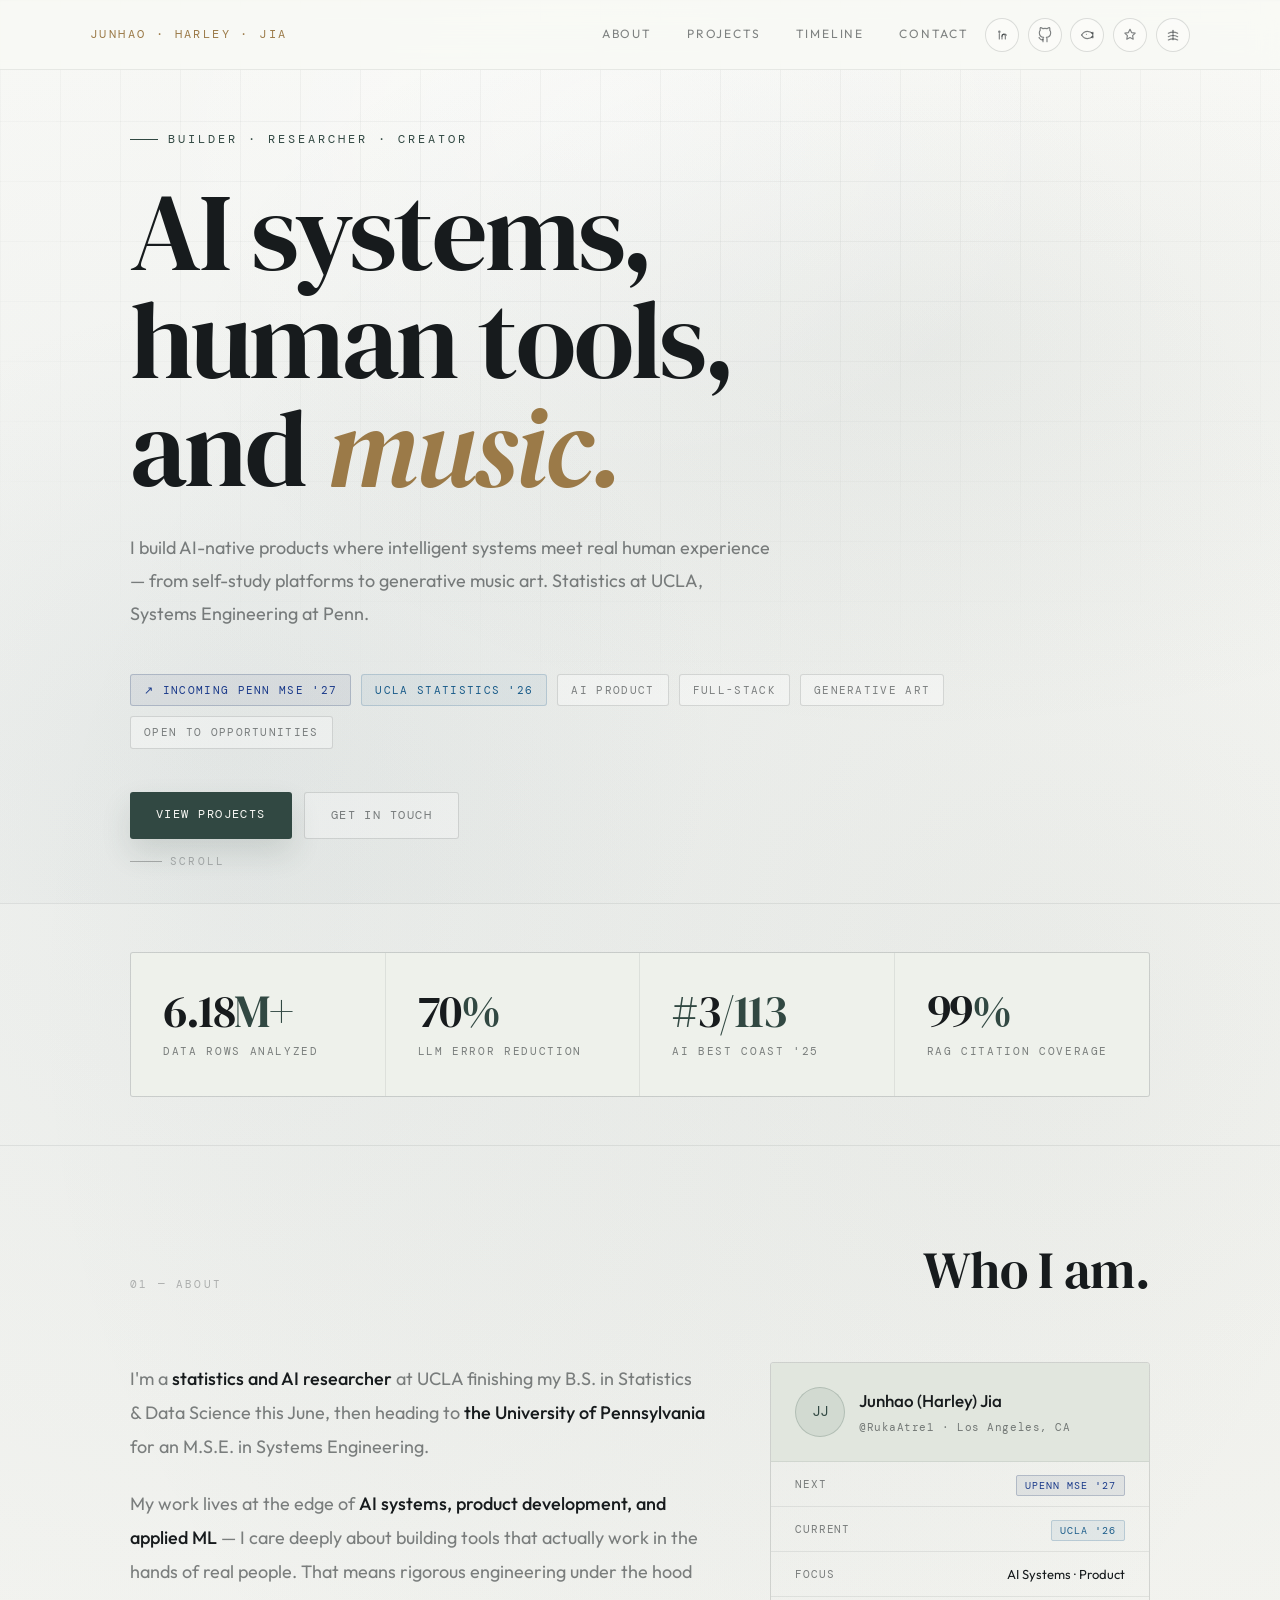
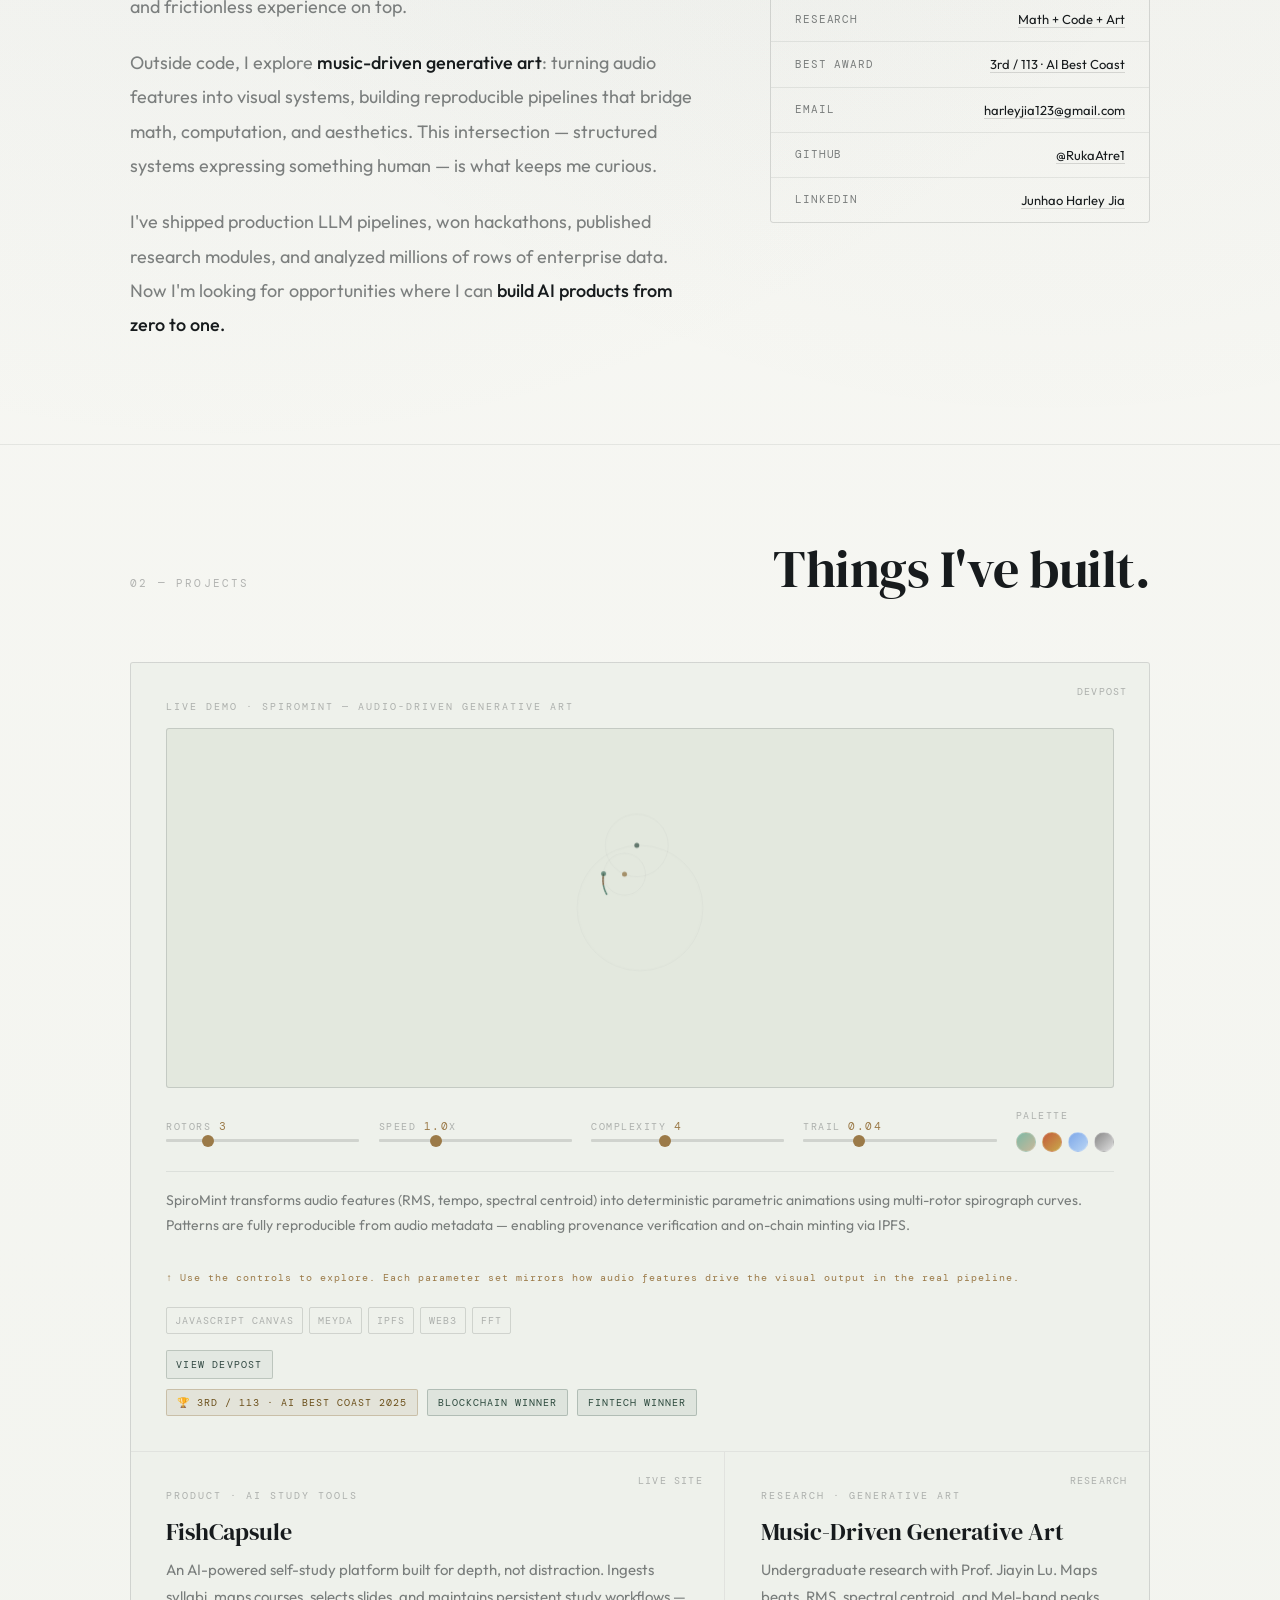
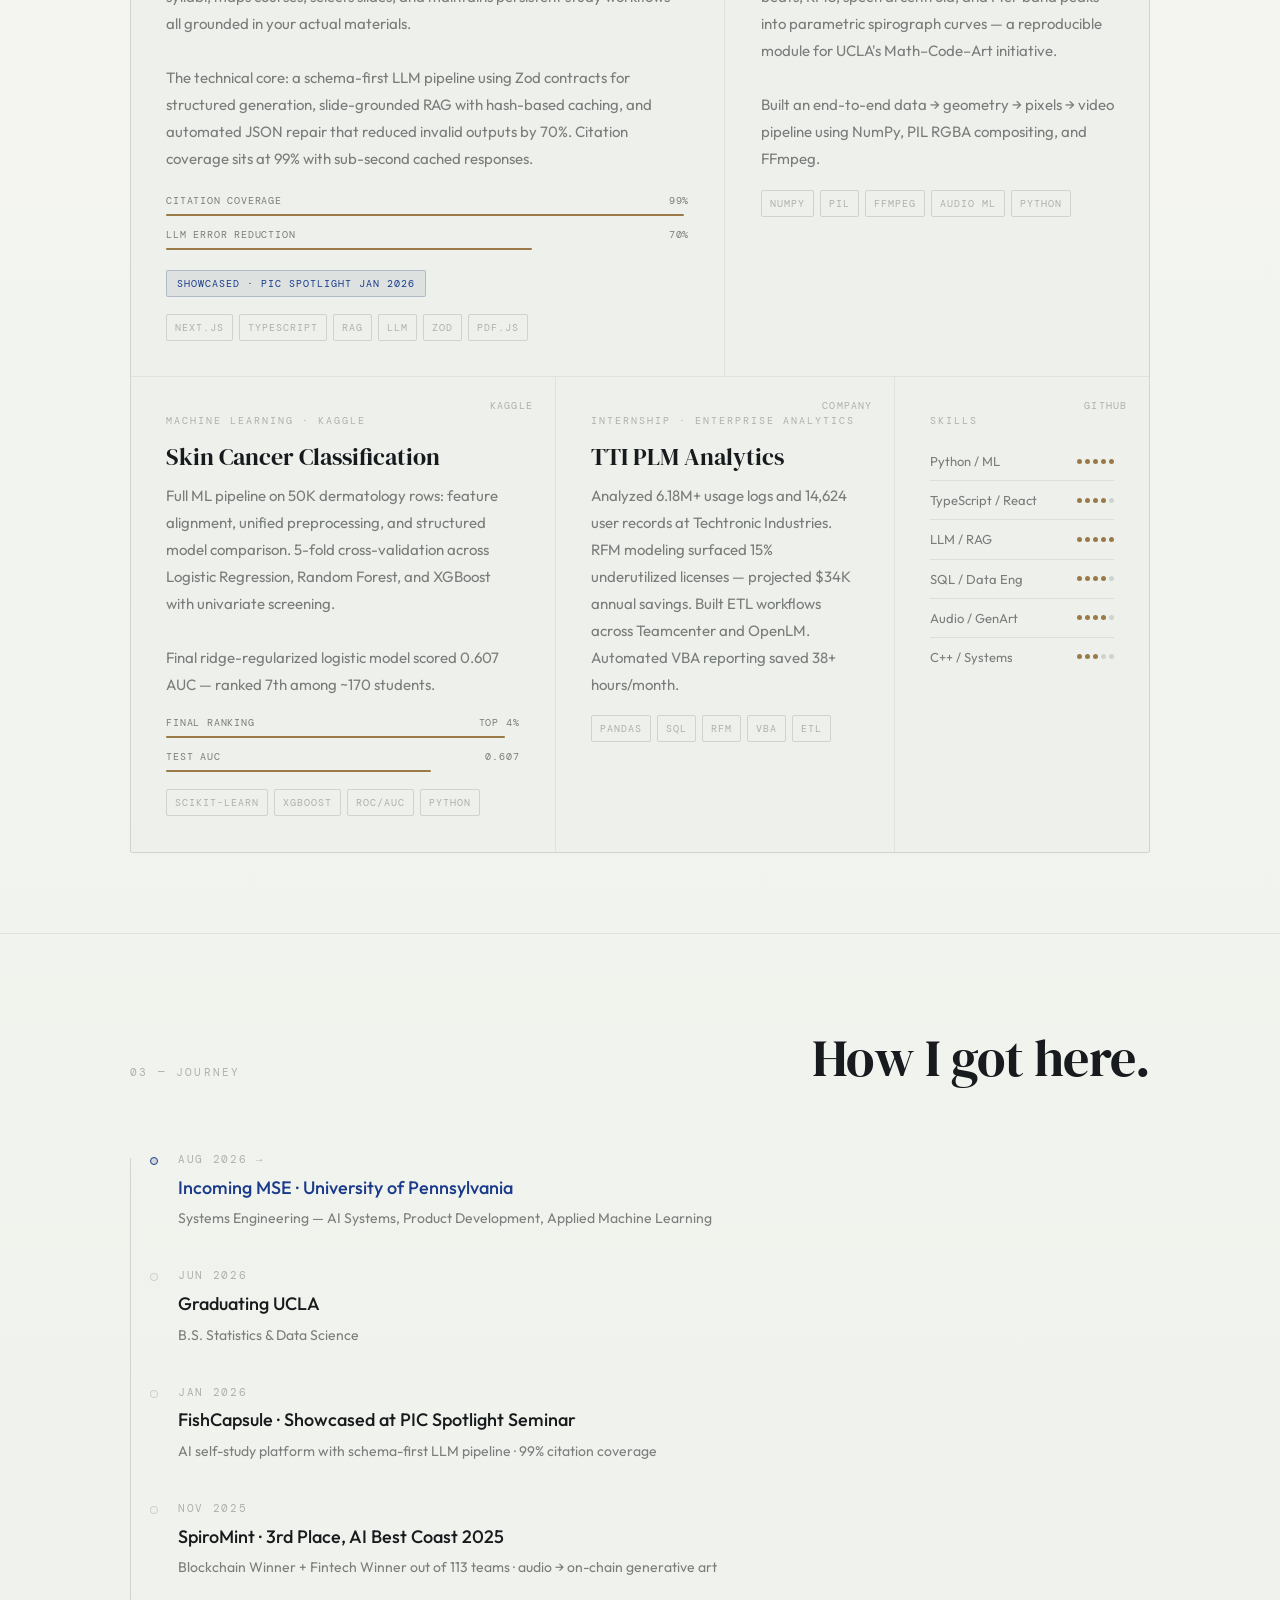
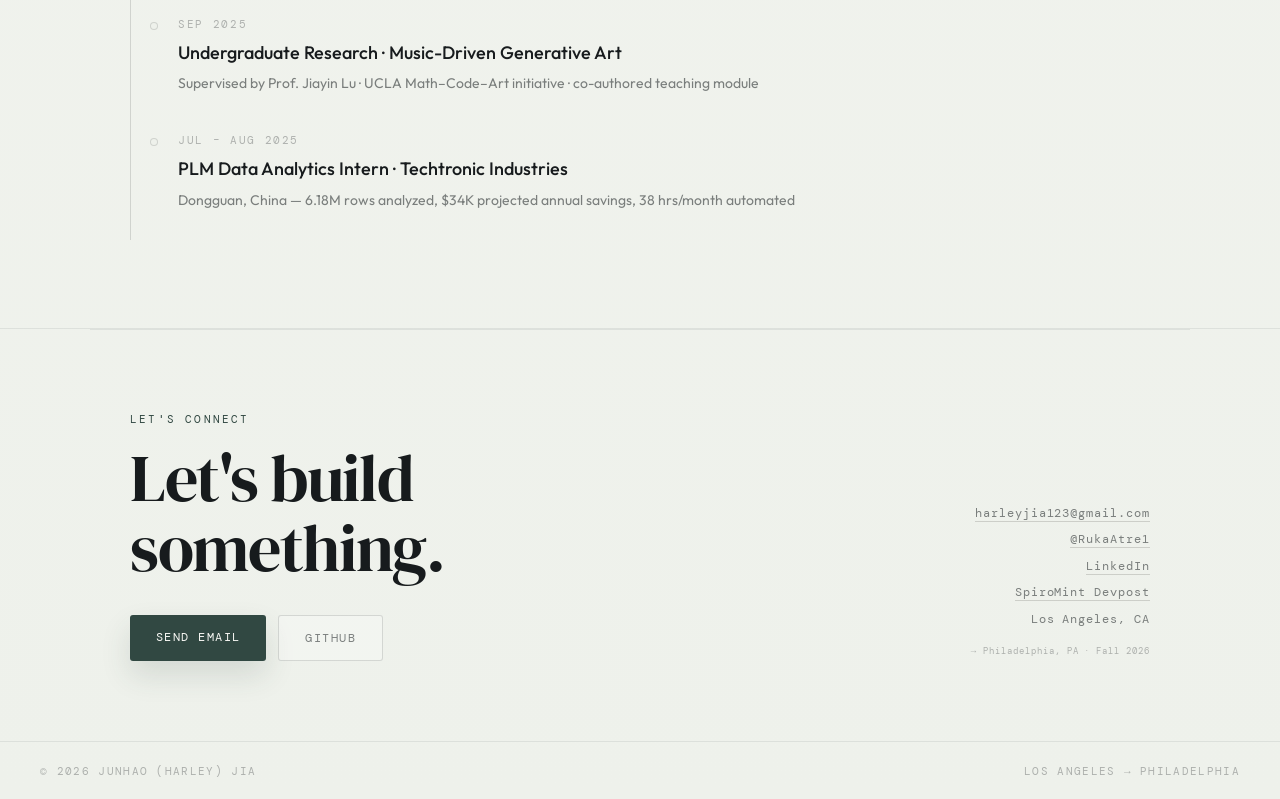
==== index.html @ 839fd573 "Update index.html" ====
<!DOCTYPE html>
<html lang="en">
<head>
<meta charset="UTF-8">
<meta name="viewport" content="width=device-width, initial-scale=1.0">
<title>Junhao (Harley) Jia</title>
<link rel="preconnect" href="https://fonts.googleapis.com">
<link rel="preconnect" href="https://fonts.gstatic.com" crossorigin>
<link href="https://fonts.googleapis.com/css2?family=DM+Serif+Display:ital@0;1&family=DM+Mono:wght@300;400;500&family=Outfit:wght@300;400;500;600&display=swap" rel="stylesheet">
<style>
:root {
  --bg: #f7f7f3;
  --bg2: #eef1eb;
  --bg3: #e1e6de;
  --line: rgba(24,30,34,0.08);
  --line2: rgba(24,30,34,0.14);
  --text: #171b1d;
  --muted: rgba(23,27,29,0.54);
  --dim: rgba(23,27,29,0.3);
  --accent: #9b7a48;
  --accent2: #314842;
  --penn: #011F5B;
  --penn-l: #1a3a8a;
  --ucla: #1a5c8a;
  --gold: #9b7a48;
  --red: #7a3a2a;
  --radius: 3px;
  --font-display: 'DM Serif Display', Georgia, serif;
  --font-body: 'Outfit', sans-serif;
  --font-mono: 'DM Mono', monospace;
}

*, *::before, *::after { box-sizing: border-box; margin: 0; padding: 0; }

html { scroll-behavior: smooth; }

body {
  background:
    radial-gradient(circle at 18% 16%, rgba(128, 148, 156, 0.12), transparent 24%),
    radial-gradient(circle at 82% 18%, rgba(49, 72, 66, 0.06), transparent 22%),
    linear-gradient(180deg, #fbfbf8 0%, var(--bg) 26%, var(--bg2) 100%);
  color: var(--text);
  font-family: var(--font-body);
  font-size: 16px;
  line-height: 1.7;
  overflow-x: hidden;
  -webkit-font-smoothing: antialiased;
}

/* SCROLLBAR */
::-webkit-scrollbar { width: 4px; }
::-webkit-scrollbar-track { background: var(--bg3); }
::-webkit-scrollbar-thumb { background: rgba(26,26,24,0.2); border-radius: 2px; }

/* ── NAV ── */
nav {
  position: fixed; top: 0; left: 0; right: 0; z-index: 100;
  padding: 1.1rem 2.5rem;
  border-bottom: 0.5px solid var(--line);
  background: rgba(248,249,245,0.84);
  backdrop-filter: blur(14px);
  -webkit-backdrop-filter: blur(14px);
}
.nav-inner {
  max-width: 1100px;
  margin: 0 auto;
  display: flex;
  justify-content: space-between;
  align-items: center;
  gap: 1.5rem;
}
.nav-right {
  display: flex;
  align-items: center;
  gap: 1rem;
}
.nav-name {
  font-family: var(--font-mono);
  font-size: 12px;
  letter-spacing: 0.2em;
  color: var(--accent);
  text-transform: uppercase;
}
.nav-links {
  display: flex; gap: 2.2rem;
  font-size: 12px; letter-spacing: 0.15em; text-transform: uppercase;
  color: var(--muted);
}
.nav-links a { color: inherit; text-decoration: none; transition: color 0.2s; }
.nav-links a:hover { color: var(--text); }
.nav-socials {
  display: flex;
  align-items: center;
  gap: 0.55rem;
}
.nav-icon {
  width: 34px;
  height: 34px;
  border-radius: 999px;
  border: 0.5px solid var(--line2);
  color: var(--muted);
  background: rgba(255,255,255,0.36);
  text-decoration: none;
  display: inline-flex;
  align-items: center;
  justify-content: center;
  transition: transform 0.2s ease, border-color 0.2s ease, color 0.2s ease, background 0.2s ease;
}
.nav-icon:hover {
  transform: translateY(-1px);
  border-color: var(--accent);
  color: var(--text);
  background: rgba(155,122,72,0.07);
}
.nav-icon svg {
  width: 16px;
  height: 16px;
  stroke: currentColor;
  fill: none;
  stroke-width: 1.75;
  stroke-linecap: round;
  stroke-linejoin: round;
}

/* ── HERO ── */
.hero {
  min-height: 100vh;
  display: flex; flex-direction: column; justify-content: flex-end;
  padding: 8rem 0 4rem;
  position: relative; overflow: hidden;
}
.hero-bg {
  position: absolute; inset: 0; z-index: 0;
  background: radial-gradient(ellipse 82% 62% at 72% 38%, rgba(49,72,66,0.06) 0%, transparent 70%),
              radial-gradient(ellipse 64% 82% at 18% 82%, rgba(128,148,156,0.08) 0%, transparent 60%),
              radial-gradient(ellipse 52% 54% at 48% 14%, rgba(255,255,255,0.42) 0%, transparent 72%);
}
/* grid texture */
.hero-bg::after {
  content: '';
  position: absolute; inset: 0;
  background-image:
    linear-gradient(rgba(24,30,34,0.04) 1px, transparent 1px),
    linear-gradient(90deg, rgba(24,30,34,0.04) 1px, transparent 1px);
  background-size: 60px 60px;
  mask-image: radial-gradient(ellipse 100% 100% at 50% 0%, black 30%, transparent 80%);
}

.hero-content {
  position: relative;
  z-index: 1;
  width: min(100%, 1100px);
  margin: 0 auto;
  padding: 0 2.5rem;
}

.hero-eyebrow {
  font-family: var(--font-mono);
  font-size: 12px; letter-spacing: 0.25em; text-transform: uppercase;
  color: var(--accent2); margin-bottom: 1.8rem;
  display: flex; align-items: center; gap: 10px;
}
.hero-eyebrow::before {
  content: ''; display: inline-block;
  width: 28px; height: 0.5px; background: var(--accent2);
}

.hero-h1 {
  font-family: var(--font-display);
  font-size: clamp(64px, 8.6vw, 112px);
  font-weight: 400; line-height: 0.98;
  letter-spacing: -0.025em;
  color: var(--text);
  margin-bottom: 1.8rem;
}
.hero-h1 em {
  font-style: italic; color: var(--accent);
}

.hero-sub {
  font-size: 18px; line-height: 1.85;
  color: var(--muted); max-width: 640px;
  margin-bottom: 2.7rem;
}

.hero-tags { display: flex; flex-wrap: wrap; gap: 10px; margin-bottom: 2.7rem; }
.tag {
  font-family: var(--font-mono);
  font-size: 11px; letter-spacing: 0.12em; text-transform: uppercase;
  padding: 6px 13px;
  border: 0.5px solid var(--line2);
  color: var(--muted); border-radius: var(--radius);
  background: rgba(255,255,255,0.34);
  transition: border-color 0.2s, color 0.2s, background 0.2s;
}
.tag:hover { border-color: var(--accent); color: var(--accent); background: rgba(255,255,255,0.7); }
.tag-penn {
  background: rgba(1,31,91,0.06); border-color: rgba(1,31,91,0.2);
  color: #1a3a8a;
}
.tag-ucla {
  background: rgba(26,92,138,0.06); border-color: rgba(26,92,138,0.2);
  color: #1a5c8a;
}

.hero-btns { display: flex; gap: 12px; flex-wrap: wrap; }
.btn {
  font-family: var(--font-mono);
  font-size: 12px; letter-spacing: 0.12em; text-transform: uppercase;
  padding: 12px 26px; cursor: pointer; border-radius: var(--radius);
  transition: all 0.2s; text-decoration: none; display: inline-block;
}
.btn-fill {
  background: var(--accent2); color: #f8f8f4;
  border: none;
  box-shadow: 0 14px 30px rgba(49,72,66,0.14);
}
.btn-fill:hover { background: #273a35; }
.btn-out {
  background: rgba(255,255,255,0.28); color: var(--muted);
  border: 0.5px solid var(--line2);
}
.btn-out:hover { border-color: var(--accent); color: var(--accent); background: rgba(255,255,255,0.72); }

/* scroll indicator */
.scroll-hint {
  position: absolute; bottom: 2rem; left: max(2.5rem, calc((100vw - 1100px) / 2 + 2.5rem)); z-index: 1;
  font-family: var(--font-mono); font-size: 11px; letter-spacing: 0.2em;
  text-transform: uppercase; color: var(--dim);
  display: flex; align-items: center; gap: 8px;
}
.scroll-line {
  width: 32px; height: 0.5px; background: var(--dim);
  position: relative; overflow: hidden;
}
.scroll-line::after {
  content: '';
  position: absolute; top: 0; left: -100%; width: 100%; height: 100%;
  background: var(--accent);
  animation: scanline 2s ease-in-out infinite;
}
@keyframes scanline { 0%,100%{left:-100%} 50%{left:100%} }

/* ── SECTION BASE ── */
section { border-top: 0.5px solid var(--line); }
.section-inner { max-width: 1100px; margin: 0 auto; padding: 5rem 2.5rem; }
.sec-header {
  display: flex; justify-content: space-between; align-items: baseline;
  margin-bottom: 3rem;
}
.sec-num {
  font-family: var(--font-mono);
  font-size: 11px; letter-spacing: 0.2em;
  color: var(--dim); text-transform: uppercase;
}
.sec-title {
  font-family: var(--font-display);
  font-size: clamp(34px, 4.6vw, 52px);
  font-weight: 400; color: var(--text);
  letter-spacing: -0.01em;
}
.text-link {
  color: inherit;
  text-decoration: none;
  border-bottom: 0.5px solid rgba(26,26,24,0.16);
  transition: color 0.2s ease, border-color 0.2s ease;
}
.text-link:hover {
  color: var(--accent);
  border-color: currentColor;
}

/* ── STATS ── */
.stats-grid {
  display: grid;
  grid-template-columns: repeat(4, 1fr);
  gap: 0; background: var(--line);
  border: 0.5px solid var(--line);
  border-radius: var(--radius); overflow: hidden;
}
.stat-card {
  background: var(--bg2); padding: 2.2rem 2rem;
  border-right: 0.5px solid var(--line);
  transition: background 0.2s;
}
.stat-card:last-child { border-right: none; }
.stat-card:hover { background: var(--bg3); }
.stat-n {
  font-family: var(--font-display);
  font-size: 46px; color: var(--text);
  letter-spacing: -0.03em; line-height: 1;
  margin-bottom: 8px;
}
.stat-n span { color: var(--accent2); }
.stat-l {
  font-family: var(--font-mono);
  font-size: 11px; letter-spacing: 0.15em;
  text-transform: uppercase; color: var(--muted);
}

/* ── BENTO PROJECTS ── */
.bento {
  display: grid;
  grid-template-columns: repeat(12, 1fr);
  grid-template-rows: auto;
  gap: 1px; background: var(--line);
  border: 0.5px solid var(--line);
  border-radius: var(--radius); overflow: hidden;
}
.bc {
  background: var(--bg2);
  padding: 2.2rem;
  transition: background 0.2s;
  position: relative; overflow: hidden;
}
.bc:hover { background: var(--bg3); }
.bc-link-card {
  display: block;
  color: inherit;
  text-decoration: none;
  cursor: pointer;
}
.bc-clickable {
  cursor: pointer;
}
.bc-link-mark {
  position: absolute;
  top: 1.25rem;
  right: 1.35rem;
  font-family: var(--font-mono);
  font-size: 10px;
  letter-spacing: 0.12em;
  text-transform: uppercase;
  color: var(--dim);
  transition: color 0.2s ease, transform 0.2s ease;
}
.bc-link-card:hover .bc-link-mark,
.bc-clickable:hover .bc-link-mark {
  color: var(--accent);
  transform: translateX(2px);
}
.bc-link-row {
  display: flex;
  flex-wrap: wrap;
  gap: 8px;
  margin-top: 1rem;
}
.bc-inline-link {
  font-family: var(--font-mono);
  font-size: 10px;
  letter-spacing: 0.12em;
  text-transform: uppercase;
  color: var(--accent2);
  text-decoration: none;
  border: 0.5px solid rgba(45,74,62,0.22);
  background: rgba(45,74,62,0.05);
  padding: 5px 9px;
  border-radius: 2px;
  transition: color 0.2s ease, border-color 0.2s ease, background 0.2s ease;
}
.bc-inline-link:hover {
  color: var(--text);
  border-color: var(--accent);
  background: rgba(138,108,58,0.08);
}
.bc-label {
  font-family: var(--font-mono);
  font-size: 10px; letter-spacing: 0.2em;
  text-transform: uppercase; color: var(--dim);
  margin-bottom: 0.8rem;
}
.bc-title {
  font-family: var(--font-display);
  font-size: 24px; font-weight: 400;
  color: var(--text); line-height: 1.25;
  margin-bottom: 0.6rem;
}
.bc-body {
  font-size: 15px; color: var(--muted); line-height: 1.8;
}

.bc-tags { display: flex; flex-wrap: wrap; gap: 6px; margin-top: 1.1rem; }
.bc-tag {
  font-family: var(--font-mono);
  font-size: 10px; letter-spacing: 0.1em;
  text-transform: uppercase; padding: 4px 8px;
  border: 0.5px solid var(--line2); color: var(--dim);
  border-radius: 2px;
}

.award-pill {
  display: inline-flex; align-items: center; gap: 6px;
  font-family: var(--font-mono);
  font-size: 10px; letter-spacing: 0.1em; text-transform: uppercase;
  padding: 4px 10px; border-radius: 2px; margin-top: 10px;
}
.award-gold { background: rgba(138,108,58,0.1); color: #6b4f1a; border: 0.5px solid rgba(138,108,58,0.3); }
.award-blue { background: rgba(1,31,91,0.07); color: #1a3a8a; border: 0.5px solid rgba(1,31,91,0.2); }
.award-green { background: rgba(45,74,62,0.08); color: #2d4a3e; border: 0.5px solid rgba(45,74,62,0.25); }

/* grid spans */
.b-demo    { grid-column: span 12; }
.b-fish    { grid-column: span 7; }
.b-spiro   { grid-column: span 5; }
.b-ml      { grid-column: span 5; }
.b-tti     { grid-column: span 4; }
.b-research{ grid-column: span 3; }

/* progress bars */
.prog { margin-top: 1.2rem; }
.prog-row { margin-bottom: 10px; }
.prog-meta {
  display: flex; justify-content: space-between;
  font-family: var(--font-mono); font-size: 10px;
  text-transform: uppercase; letter-spacing: 0.08em;
  color: var(--muted); margin-bottom: 5px;
}
.prog-bar { height: 2px; background: rgba(255,255,255,0.06); border-radius: 1px; }
.prog-fill { height: 100%; border-radius: 1px; background: var(--accent); }

/* ── DEMO SECTION ── */
#demo-canvas-wrap {
  width: 100%; height: 360px;
  background: var(--bg3); border-radius: var(--radius);
  border: 0.5px solid var(--line2);
  position: relative; overflow: hidden;
  margin-bottom: 1.2rem;
}
canvas#spirodemo {
  width: 100%; height: 100%;
  display: block;
}
.demo-controls {
  display: flex; flex-wrap: wrap; gap: 1.2rem;
  align-items: center; margin-top: 1rem;
}
.demo-ctrl-group { display: flex; flex-direction: column; gap: 4px; flex: 1; min-width: 120px; }
.demo-ctrl-label {
  font-family: var(--font-mono);
  font-size: 10px; letter-spacing: 0.15em;
  text-transform: uppercase; color: var(--dim);
}
input[type=range] {
  -webkit-appearance: none; width: 100%; height: 3px;
  background: var(--line2); outline: none; border-radius: 1px;
}
input[type=range]::-webkit-slider-thumb {
  -webkit-appearance: none; width: 12px; height: 12px;
  border-radius: 50%; background: var(--accent); cursor: pointer;
}
.demo-val {
  font-family: var(--font-mono); font-size: 11px;
  color: var(--accent); text-align: right;
}
.demo-desc {
  font-size: 14px; color: var(--muted); line-height: 1.8; margin-top: 1.2rem;
  border-top: 0.5px solid var(--line); padding-top: 1rem;
}

/* ── TIMELINE ── */
.timeline { position: relative; padding-left: 1.5rem; display: flex; flex-direction: column-reverse; }
.timeline::before {
  content: '';
  position: absolute; left: 0; top: 8px; bottom: 8px;
  width: 0.5px; background: var(--line2);
}
.t-item {
  position: relative;
  padding: 0 0 2.2rem 1.5rem;
}
.t-item::before {
  content: '';
  position: absolute; left: -4.5px; top: 7px;
  width: 8px; height: 8px; border-radius: 50%;
  background: var(--bg2); border: 0.5px solid var(--line2);
  transition: border-color 0.3s, background 0.3s;
}
.t-item:hover::before {
  border-color: var(--accent); background: var(--accent);
}
.t-item.future::before {
  border-color: #1a3a8a; background: rgba(1,31,91,0.12);
}
.t-year {
  font-family: var(--font-mono); font-size: 11px;
  letter-spacing: 0.15em; text-transform: uppercase;
  color: var(--dim); margin-bottom: 4px;
}
.t-main { font-size: 18px; font-weight: 500; color: var(--text); margin-bottom: 4px; }
.t-sub { font-size: 14px; color: var(--muted); }

/* ── PROFILE / ABOUT ── */
.about-grid {
  display: grid; grid-template-columns: 1fr 380px; gap: 4rem; align-items: start;
}
.about-text p { font-size: 18px; color: var(--muted); line-height: 1.9; margin-bottom: 1.4rem; }
.about-text p strong { color: var(--text); font-weight: 500; }

.profile-card-full {
  border: 0.5px solid var(--line2); border-radius: var(--radius); overflow: hidden;
}
.pc-header {
  padding: 1.5rem; background: var(--bg3);
  border-bottom: 0.5px solid var(--line);
  display: flex; align-items: center; gap: 14px;
}
.avatar-circle {
  width: 50px; height: 50px; border-radius: 50%;
  background: rgba(45,74,62,0.08);
  border: 0.5px solid rgba(45,74,62,0.2);
  display: flex; align-items: center; justify-content: center;
  font-family: var(--font-mono); font-size: 14px; color: var(--accent2);
}
.pc-name { font-size: 17px; font-weight: 500; color: var(--text); }
.pc-handle { font-family: var(--font-mono); font-size: 11px; color: var(--muted); margin-top: 2px; letter-spacing: 0.05em; }
.pc-rows {}
.pc-row {
  display: flex; justify-content: space-between; align-items: center;
  padding: 11px 1.5rem; border-bottom: 0.5px solid var(--line);
  font-size: 13px;
}
.pc-row:last-child { border-bottom: none; }
.pc-key { color: var(--muted); font-family: var(--font-mono); font-size: 11px; letter-spacing: 0.08em; text-transform: uppercase; }
.pc-val { color: var(--text); text-align: right; font-size: 13px; }
.pc-val a {
  color: inherit;
  text-decoration: none;
  border-bottom: 0.5px solid rgba(26,26,24,0.14);
  transition: color 0.2s ease, border-color 0.2s ease;
}
.pc-val a:hover {
  color: var(--accent);
  border-color: currentColor;
}
.pill {
  font-family: var(--font-mono); font-size: 10px;
  letter-spacing: 0.1em; text-transform: uppercase;
  padding: 3px 8px; border-radius: 2px;
}
.pill-penn { background: rgba(1,31,91,0.07); color: #1a3a8a; border: 0.5px solid rgba(1,31,91,0.2); }
.pill-ucla { background: rgba(26,92,138,0.07); color: #1a5c8a; border: 0.5px solid rgba(26,92,138,0.2); }

/* ── SKILLS ── */
.skills-grid { display: grid; grid-template-columns: repeat(3,1fr); gap: 1px; background: var(--line); border: 0.5px solid var(--line); border-radius: var(--radius); overflow: hidden; }
.skill-group { background: var(--bg2); padding: 1.5rem; }
.skill-group-title {
  font-family: var(--font-mono); font-size: 11px; letter-spacing: 0.18em;
  text-transform: uppercase; color: var(--accent); margin-bottom: 1rem;
}
.skill-item {
  display: flex; justify-content: space-between; align-items: center;
  padding: 8px 0; border-bottom: 0.5px solid var(--line); font-size: 13px;
}
.skill-item:last-child { border-bottom: none; }
.skill-name { color: var(--muted); }
.skill-dots { display: flex; gap: 3px; }
.dot { width: 5px; height: 5px; border-radius: 50%; background: var(--line2); }
.dot.on { background: var(--accent); }

/* ── CONTACT ── */
.contact-section {
  border-top: 0.5px solid var(--line);
  padding: 5rem 2.5rem;
  max-width: 1100px; margin: 0 auto;
  display: flex; justify-content: space-between; align-items: flex-end;
}
.contact-left {}
.contact-eyebrow {
  font-family: var(--font-mono); font-size: 11px;
  letter-spacing: 0.2em; text-transform: uppercase;
  color: var(--accent2); margin-bottom: 1rem;
}
.contact-h2 {
  font-family: var(--font-display);
  font-size: clamp(42px, 5.4vw, 66px);
  font-weight: 400; color: var(--text);
  line-height: 1.05; letter-spacing: -0.02em;
  margin-bottom: 2rem;
}
.contact-right {
  text-align: right;
  font-family: var(--font-mono); font-size: 12px;
  letter-spacing: 0.08em; color: var(--muted);
  line-height: 2.2;
}

/* ── FOOTER ── */
footer {
  border-top: 0.5px solid var(--line);
  padding: 1.2rem 2.5rem;
  display: flex; justify-content: space-between; align-items: center;
  font-family: var(--font-mono); font-size: 11px;
  letter-spacing: 0.12em; text-transform: uppercase; color: var(--dim);
}

/* ── ANIMATIONS ── */
.fade-in { opacity: 0; transform: translateY(20px); transition: opacity 0.7s ease, transform 0.7s ease; }
.fade-in.visible { opacity: 1; transform: translateY(0); }

/* ── RESPONSIVE ── */
@media (max-width: 768px) {
  .stats-grid { grid-template-columns: repeat(2,1fr); }
  .b-fish, .b-spiro, .b-ml, .b-tti, .b-research { grid-column: span 12; }
  .about-grid { grid-template-columns: 1fr; }
  .skills-grid { grid-template-columns: 1fr; }
  .contact-section { flex-direction: column; gap: 2rem; }
  .contact-right { text-align: left; }
  nav { padding: 1rem 1.5rem; }
  .nav-inner { gap: 0.85rem; flex-wrap: wrap; }
  .nav-name { width: 100%; }
  .nav-right { width: 100%; justify-content: space-between; gap: 0.75rem; }
  .nav-links { gap: 1.2rem; flex-wrap: wrap; }
  .nav-socials { gap: 0.45rem; }
  .nav-icon { width: 31px; height: 31px; }
  .hero { padding: 7rem 0 3rem; }
  .hero-content { padding: 0 1.5rem; }
  .hero-h1 { font-size: clamp(54px, 16vw, 78px); }
  .hero-sub, .about-text p { font-size: 16px; }
  .scroll-hint { left: 1.5rem; bottom: 1.5rem; }
  .section-inner { padding: 3.5rem 1.5rem; }
}
</style>
</head>
<body>

<!-- NAV -->
<nav>
  <div class="nav-inner">
    <div class="nav-name">Junhao · Harley · Jia</div>
    <div class="nav-right">
      <div class="nav-links">
        <a href="#about">About</a>
        <a href="#projects">Projects</a>
        <a href="#timeline">Timeline</a>
        <a href="#contact">Contact</a>
      </div>
      <div class="nav-socials" aria-label="External links">
        <a class="nav-icon" href="https://www.linkedin.com/in/junhao-harley-jia" target="_blank" rel="noreferrer" aria-label="LinkedIn" title="LinkedIn">
          <svg viewBox="0 0 24 24" aria-hidden="true">
            <path d="M8 10v8"></path>
            <path d="M12 18v-4.5a2.5 2.5 0 0 1 5 0V18"></path>
            <path d="M12 14a3.5 3.5 0 0 1 6.5-1.8"></path>
            <circle cx="8" cy="7" r="1"></circle>
          </svg>
        </a>
        <a class="nav-icon" href="https://github.com/RukaAtre1" target="_blank" rel="noreferrer" aria-label="GitHub" title="GitHub">
          <svg viewBox="0 0 24 24" aria-hidden="true">
            <path d="M9 19c-4.5 1.4-4.5-2.5-6-3"></path>
            <path d="M15 22v-3.87a3.37 3.37 0 0 0-.94-2.61c3.14-.35 6.44-1.54 6.44-7A5.44 5.44 0 0 0 19 4.77 5.07 5.07 0 0 0 18.91 1S17.73.65 15 2.48a13.38 13.38 0 0 0-6 0C6.27.65 5.09 1 5.09 1A5.07 5.07 0 0 0 5 4.77 5.44 5.44 0 0 0 3.5 8.5c0 5.42 3.3 6.61 6.44 7A3.37 3.37 0 0 0 9 18.13V22"></path>
          </svg>
        </a>
        <a class="nav-icon" href="https://fish-capsule.vercel.app/" target="_blank" rel="noreferrer" aria-label="FishCapsule" title="FishCapsule">
          <svg viewBox="0 0 24 24" aria-hidden="true">
            <path d="M4 12c2.2-3.6 5.05-5.4 8.56-5.4 3.12 0 5.93 1.22 8.44 3.65"></path>
            <path d="M4 12c2.2 3.6 5.05 5.4 8.56 5.4 3.12 0 5.93-1.22 8.44-3.65"></path>
            <path d="M18.5 8.8c.9-.42 1.73-.69 2.5-.8-.33 1.02-.5 2.36-.5 4s.17 2.98.5 4c-.77-.11-1.6-.38-2.5-.8"></path>
            <circle cx="11.2" cy="10.9" r="0.9" fill="currentColor" stroke="none"></circle>
          </svg>
        </a>
        <a class="nav-icon" href="https://devpost.com/software/spiromint" target="_blank" rel="noreferrer" aria-label="SpiroMint Devpost" title="SpiroMint Devpost">
          <svg viewBox="0 0 24 24" aria-hidden="true">
            <path d="M12 3.5l2.4 4.86 5.36.78-3.88 3.78.92 5.34L12 15.8l-4.8 2.46.92-5.34L4.24 9.14l5.36-.78z"></path>
          </svg>
        </a>
        <a class="nav-icon" href="https://jlu227.wixsite.com/kay-lu/teaching" target="_blank" rel="noreferrer" aria-label="Research and teaching" title="Research and Teaching">
          <svg viewBox="0 0 24 24" aria-hidden="true">
            <path d="M12 5v14"></path>
            <path d="M5 9.5c2.2-1.2 4.54-1.8 7-1.8s4.8.6 7 1.8"></path>
            <path d="M5 14.5c2.2-1.2 4.54-1.8 7-1.8s4.8.6 7 1.8"></path>
            <path d="M5 19.5c2.2-1.2 4.54-1.8 7-1.8s4.8.6 7 1.8"></path>
          </svg>
        </a>
      </div>
    </div>
  </div>
</nav>

<!-- HERO -->
<section class="hero" id="top">
  <div class="hero-bg"></div>
  <div class="hero-content">
    <div class="hero-eyebrow">Builder · Researcher · Creator</div>
    <h1 class="hero-h1">
      AI systems,<br>
      human tools,<br>
      and <em>music.</em>
    </h1>
    <p class="hero-sub">
      I build AI-native products where intelligent systems meet real human experience — from self-study platforms to generative music art. Statistics at UCLA, Systems Engineering at Penn.
    </p>
    <div class="hero-tags">
      <span class="tag tag-penn">↗ Incoming Penn MSE '27</span>
      <span class="tag tag-ucla">UCLA Statistics '26</span>
      <span class="tag">AI Product</span>
      <span class="tag">Full-Stack</span>
      <span class="tag">Generative Art</span>
      <span class="tag">Open to Opportunities</span>
    </div>
    <div class="hero-btns">
      <a href="#projects" class="btn btn-fill">View Projects</a>
      <a href="#contact" class="btn btn-out">Get in Touch</a>
    </div>
  </div>
  <div class="scroll-hint">
    <div class="scroll-line"></div>
    Scroll
  </div>
</section>

<!-- STATS -->
<section>
  <div class="section-inner" style="padding-top:3rem;padding-bottom:3rem;">
    <div class="stats-grid fade-in">
      <div class="stat-card">
        <div class="stat-n">6.18<span>M+</span></div>
        <div class="stat-l">Data rows analyzed</div>
      </div>
      <div class="stat-card">
        <div class="stat-n">70<span>%</span></div>
        <div class="stat-l">LLM error reduction</div>
      </div>
      <div class="stat-card">
        <div class="stat-n"><span>#</span>3<span>/113</span></div>
        <div class="stat-l">AI Best Coast '25</div>
      </div>
      <div class="stat-card">
        <div class="stat-n">99<span>%</span></div>
        <div class="stat-l">RAG citation coverage</div>
      </div>
    </div>
  </div>
</section>

<!-- ABOUT -->
<section id="about">
  <div class="section-inner">
    <div class="sec-header fade-in">
      <div class="sec-num">01 — About</div>
      <div class="sec-title">Who I am.</div>
    </div>
    <div class="about-grid fade-in">
      <div class="about-text">
        <p>
          I'm a <strong>statistics and AI researcher</strong> at UCLA finishing my B.S. in Statistics & Data Science this June, then heading to <strong>the University of Pennsylvania</strong> for an M.S.E. in Systems Engineering.
        </p>
        <p>
          My work lives at the edge of <strong>AI systems, product development, and applied ML</strong> — I care deeply about building tools that actually work in the hands of real people. That means rigorous engineering under the hood and frictionless experience on top.
        </p>
        <p>
          Outside code, I explore <strong>music-driven generative art</strong>: turning audio features into visual systems, building reproducible pipelines that bridge math, computation, and aesthetics. This intersection — structured systems expressing something human — is what keeps me curious.
        </p>
        <p>
          I've shipped production LLM pipelines, won hackathons, published research modules, and analyzed millions of rows of enterprise data. Now I'm looking for opportunities where I can <strong>build AI products from zero to one.</strong>
        </p>
      </div>
      <div class="profile-card-full">
        <div class="pc-header">
          <div class="avatar-circle">JJ</div>
          <div>
            <div class="pc-name">Junhao (Harley) Jia</div>
            <div class="pc-handle">@RukaAtre1 · Los Angeles, CA</div>
          </div>
        </div>
        <div class="pc-rows">
          <div class="pc-row"><span class="pc-key">Next</span><span class="pc-val"><span class="pill pill-penn">UPenn MSE '27</span></span></div>
          <div class="pc-row"><span class="pc-key">Current</span><span class="pc-val"><span class="pill pill-ucla">UCLA '26</span></span></div>
          <div class="pc-row"><span class="pc-key">Focus</span><span class="pc-val">AI Systems · Product</span></div>
          <div class="pc-row"><span class="pc-key">Research</span><span class="pc-val"><a href="https://jlu227.wixsite.com/kay-lu/teaching" target="_blank" rel="noreferrer">Math + Code + Art</a></span></div>
          <div class="pc-row"><span class="pc-key">Best Award</span><span class="pc-val"><a href="https://devpost.com/software/spiromint" target="_blank" rel="noreferrer">3rd / 113 · AI Best Coast</a></span></div>
          <div class="pc-row"><span class="pc-key">Email</span><span class="pc-val"><a href="mailto:harleyjia123@gmail.com">harleyjia123@gmail.com</a></span></div>
          <div class="pc-row"><span class="pc-key">GitHub</span><span class="pc-val"><a href="https://github.com/RukaAtre1" target="_blank" rel="noreferrer">@RukaAtre1</a></span></div>
          <div class="pc-row"><span class="pc-key">LinkedIn</span><span class="pc-val"><a href="https://www.linkedin.com/in/junhao-harley-jia" target="_blank" rel="noreferrer">Junhao Harley Jia</a></span></div>
        </div>
      </div>
    </div>
  </div>
</section>

<!-- PROJECTS -->
<section id="projects">
  <div class="section-inner">
    <div class="sec-header fade-in">
      <div class="sec-num">02 — Projects</div>
      <div class="sec-title">Things I've built.</div>
    </div>

    <div class="bento fade-in">

      <!-- SPIRO DEMO — full width -->
      <div class="bc b-demo bc-clickable" data-href="https://devpost.com/software/spiromint" role="link" tabindex="0" aria-label="Open SpiroMint Devpost">
        <div class="bc-link-mark">Devpost</div>
        <div class="bc-label">Live Demo · SpiroMint — Audio-Driven Generative Art</div>
        <div id="demo-canvas-wrap">
          <canvas id="spirodemo"></canvas>
        </div>
        <div class="demo-controls">
          <div class="demo-ctrl-group">
            <div class="demo-ctrl-label">Rotors <span class="demo-val" id="val-rotors">3</span></div>
            <input type="range" id="ctrl-rotors" min="2" max="7" value="3" step="1">
          </div>
          <div class="demo-ctrl-group">
            <div class="demo-ctrl-label">Speed <span class="demo-val" id="val-speed">1.0</span>x</div>
            <input type="range" id="ctrl-speed" min="0.2" max="3" value="1" step="0.1">
          </div>
          <div class="demo-ctrl-group">
            <div class="demo-ctrl-label">Complexity <span class="demo-val" id="val-complex">4</span></div>
            <input type="range" id="ctrl-complex" min="1" max="9" value="4" step="1">
          </div>
          <div class="demo-ctrl-group">
            <div class="demo-ctrl-label">Trail <span class="demo-val" id="val-trail">0.04</span></div>
            <input type="range" id="ctrl-trail" min="0.01" max="0.12" value="0.04" step="0.01">
          </div>
          <div>
            <div class="demo-ctrl-label" style="margin-bottom:8px">Palette</div>
            <div style="display:flex;gap:6px" id="palette-btns">
              <button onclick="setPalette('aurora')" style="width:20px;height:20px;border-radius:50%;background:linear-gradient(135deg,#7eb8a4,#c8b89a);border:0.5px solid rgba(255,255,255,0.2);cursor:pointer"></button>
              <button onclick="setPalette('fire')" style="width:20px;height:20px;border-radius:50%;background:linear-gradient(135deg,#c45c3a,#c8a84b);border:0.5px solid rgba(255,255,255,0.2);cursor:pointer"></button>
              <button onclick="setPalette('ice')" style="width:20px;height:20px;border-radius:50%;background:linear-gradient(135deg,#7ea8e8,#b8d4f4);border:0.5px solid rgba(255,255,255,0.2);cursor:pointer"></button>
              <button onclick="setPalette('mono')" style="width:20px;height:20px;border-radius:50%;background:linear-gradient(135deg,#888,#ddd);border:0.5px solid rgba(255,255,255,0.2);cursor:pointer"></button>
            </div>
          </div>
        </div>
        <div class="demo-desc">
          SpiroMint transforms audio features (RMS, tempo, spectral centroid) into deterministic parametric animations using multi-rotor spirograph curves. Patterns are fully reproducible from audio metadata — enabling provenance verification and on-chain minting via IPFS.
          <br><br>
          <span style="color:var(--accent);font-family:var(--font-mono);font-size:10px;letter-spacing:0.1em">
            ↑ Use the controls to explore. Each parameter set mirrors how audio features drive the visual output in the real pipeline.
          </span>
        </div>
        <div class="bc-tags">
          <span class="bc-tag">JavaScript Canvas</span>
          <span class="bc-tag">Meyda</span>
          <span class="bc-tag">IPFS</span>
          <span class="bc-tag">Web3</span>
          <span class="bc-tag">FFT</span>
        </div>
        <div class="bc-link-row">
          <a class="bc-inline-link" href="https://devpost.com/software/spiromint" target="_blank" rel="noreferrer">View Devpost</a>
        </div>
        <div class="award-pill award-gold">🏆 3rd / 113 · AI Best Coast 2025</div>
        <span class="award-pill award-green" style="margin-left:6px">Blockchain Winner</span>
        <span class="award-pill award-green" style="margin-left:6px">Fintech Winner</span>
      </div>

      <!-- FishCapsule -->
      <a class="bc b-fish bc-link-card" href="https://fish-capsule.vercel.app/" target="_blank" rel="noreferrer" aria-label="Open FishCapsule">
        <div class="bc-link-mark">Live site</div>
        <div class="bc-label">Product · AI Study Tools</div>
        <div class="bc-title">FishCapsule</div>
        <div class="bc-body">
          An AI-powered self-study platform built for depth, not distraction. Ingests syllabi, maps courses, selects slides, and maintains persistent study workflows — all grounded in your actual materials.<br><br>
          The technical core: a schema-first LLM pipeline using Zod contracts for structured generation, slide-grounded RAG with hash-based caching, and automated JSON repair that reduced invalid outputs by 70%. Citation coverage sits at 99% with sub-second cached responses.
        </div>
        <div class="prog" style="margin-top:1.2rem">
          <div class="prog-row">
            <div class="prog-meta"><span>Citation coverage</span><span>99%</span></div>
            <div class="prog-bar"><div class="prog-fill" style="width:99%"></div></div>
          </div>
          <div class="prog-row">
            <div class="prog-meta"><span>LLM error reduction</span><span>70%</span></div>
            <div class="prog-bar"><div class="prog-fill" style="width:70%"></div></div>
          </div>
        </div>
        <div class="award-pill award-blue">Showcased · PIC Spotlight Jan 2026</div>
        <div class="bc-tags">
          <span class="bc-tag">Next.js</span>
          <span class="bc-tag">TypeScript</span>
          <span class="bc-tag">RAG</span>
          <span class="bc-tag">LLM</span>
          <span class="bc-tag">Zod</span>
          <span class="bc-tag">pdf.js</span>
        </div>
      </a>

      <!-- SpiroMint card -->
      <a class="bc b-spiro bc-link-card" href="https://jlu227.wixsite.com/kay-lu/teaching" target="_blank" rel="noreferrer" aria-label="Open Math Code Art teaching page">
        <div class="bc-link-mark">Research</div>
        <div class="bc-label">Research · Generative Art</div>
        <div class="bc-title">Music-Driven Generative Art</div>
        <div class="bc-body">
          Undergraduate research with Prof. Jiayin Lu. Maps beats, RMS, spectral centroid, and Mel-band peaks into parametric spirograph curves — a reproducible module for UCLA's Math–Code–Art initiative.<br><br>
          Built an end-to-end data → geometry → pixels → video pipeline using NumPy, PIL RGBA compositing, and FFmpeg.
        </div>
        <div class="bc-tags">
          <span class="bc-tag">NumPy</span>
          <span class="bc-tag">PIL</span>
          <span class="bc-tag">FFmpeg</span>
          <span class="bc-tag">Audio ML</span>
          <span class="bc-tag">Python</span>
        </div>
      </a>

      <!-- ML -->
      <a class="bc b-ml bc-link-card" href="https://www.kaggle.com/competitions/predicting-skin-cancer-status" target="_blank" rel="noreferrer" aria-label="Open Kaggle competition">
        <div class="bc-link-mark">Kaggle</div>
        <div class="bc-label">Machine Learning · Kaggle</div>
        <div class="bc-title">Skin Cancer Classification</div>
        <div class="bc-body">
          Full ML pipeline on 50K dermatology rows: feature alignment, unified preprocessing, and structured model comparison. 5-fold cross-validation across Logistic Regression, Random Forest, and XGBoost with univariate screening.<br><br>
          Final ridge-regularized logistic model scored 0.607 AUC — ranked 7th among ~170 students.
        </div>
        <div class="prog" style="margin-top:1rem">
          <div class="prog-row">
            <div class="prog-meta"><span>Final ranking</span><span>Top 4%</span></div>
            <div class="prog-bar"><div class="prog-fill" style="width:96%"></div></div>
          </div>
          <div class="prog-row">
            <div class="prog-meta"><span>Test AUC</span><span>0.607</span></div>
            <div class="prog-bar"><div class="prog-fill" style="width:75%"></div></div>
          </div>
        </div>
        <div class="bc-tags">
          <span class="bc-tag">scikit-learn</span>
          <span class="bc-tag">XGBoost</span>
          <span class="bc-tag">ROC/AUC</span>
          <span class="bc-tag">Python</span>
        </div>
      </a>

      <!-- TTI -->
      <a class="bc b-tti bc-link-card" href="https://www.ttigroup.com/" target="_blank" rel="noreferrer" aria-label="Open Techtronic Industries website">
        <div class="bc-link-mark">Company</div>
        <div class="bc-label">Internship · Enterprise Analytics</div>
        <div class="bc-title">TTI PLM Analytics</div>
        <div class="bc-body">
          Analyzed 6.18M+ usage logs and 14,624 user records at Techtronic Industries. RFM modeling surfaced 15% underutilized licenses — projected $34K annual savings. Built ETL workflows across Teamcenter and OpenLM. Automated VBA reporting saved 38+ hours/month.
        </div>
        <div class="bc-tags">
          <span class="bc-tag">Pandas</span>
          <span class="bc-tag">SQL</span>
          <span class="bc-tag">RFM</span>
          <span class="bc-tag">VBA</span>
          <span class="bc-tag">ETL</span>
        </div>
      </a>

      <!-- Research mini -->
      <a class="bc b-research bc-link-card" href="https://github.com/RukaAtre1" target="_blank" rel="noreferrer" aria-label="Open GitHub profile">
        <div class="bc-link-mark">GitHub</div>
        <div class="bc-label">Skills</div>
        <div class="skill-item"><span class="skill-name">Python / ML</span><div class="skill-dots"><div class="dot on"></div><div class="dot on"></div><div class="dot on"></div><div class="dot on"></div><div class="dot on"></div></div></div>
        <div class="skill-item"><span class="skill-name">TypeScript / React</span><div class="skill-dots"><div class="dot on"></div><div class="dot on"></div><div class="dot on"></div><div class="dot on"></div><div class="dot"></div></div></div>
        <div class="skill-item"><span class="skill-name">LLM / RAG</span><div class="skill-dots"><div class="dot on"></div><div class="dot on"></div><div class="dot on"></div><div class="dot on"></div><div class="dot on"></div></div></div>
        <div class="skill-item"><span class="skill-name">SQL / Data Eng</span><div class="skill-dots"><div class="dot on"></div><div class="dot on"></div><div class="dot on"></div><div class="dot on"></div><div class="dot"></div></div></div>
        <div class="skill-item"><span class="skill-name">Audio / GenArt</span><div class="skill-dots"><div class="dot on"></div><div class="dot on"></div><div class="dot on"></div><div class="dot on"></div><div class="dot"></div></div></div>
        <div class="skill-item"><span class="skill-name">C++ / Systems</span><div class="skill-dots"><div class="dot on"></div><div class="dot on"></div><div class="dot on"></div><div class="dot"></div><div class="dot"></div></div></div>
      </a>

    </div>
  </div>
</section>

<!-- TIMELINE -->
<section id="timeline">
  <div class="section-inner">
    <div class="sec-header fade-in">
      <div class="sec-num">03 — Journey</div>
      <div class="sec-title">How I got here.</div>
    </div>
    <div class="timeline fade-in">
      <!-- removed UCLA enrollment item
        <div class="t-year">2022</div>
        <div class="t-main">Enrolled at UCLA</div>
        <div class="t-sub">B.S. Statistics & Data Science · Minor in Data Science Engineering</div>
      </div>
      -->
      <div class="t-item">
        <div class="t-year">Jul – Aug 2025</div>
        <div class="t-main">PLM Data Analytics Intern · Techtronic Industries</div>
        <div class="t-sub">Dongguan, China — 6.18M rows analyzed, $34K projected annual savings, 38 hrs/month automated</div>
      </div>
      <div class="t-item">
        <div class="t-year">Sep 2025</div>
        <div class="t-main">Undergraduate Research · Music-Driven Generative Art</div>
        <div class="t-sub">Supervised by Prof. Jiayin Lu · UCLA Math–Code–Art initiative · co-authored teaching module</div>
      </div>
      <div class="t-item">
        <div class="t-year">Nov 2025</div>
        <div class="t-main">SpiroMint · 3rd Place, AI Best Coast 2025</div>
        <div class="t-sub">Blockchain Winner + Fintech Winner out of 113 teams · audio → on-chain generative art</div>
      </div>
      <div class="t-item">
        <div class="t-year">Jan 2026</div>
        <div class="t-main">FishCapsule · Showcased at PIC Spotlight Seminar</div>
        <div class="t-sub">AI self-study platform with schema-first LLM pipeline · 99% citation coverage</div>
      </div>
      <div class="t-item">
        <div class="t-year">Jun 2026</div>
        <div class="t-main">Graduating UCLA</div>
        <div class="t-sub">B.S. Statistics & Data Science</div>
      </div>
      <div class="t-item future">
        <div class="t-year">Aug 2026 →</div>
        <div class="t-main" style="color:#1a3a8a">Incoming MSE · University of Pennsylvania</div>
        <div class="t-sub">Systems Engineering — AI Systems, Product Development, Applied Machine Learning</div>
      </div>
    </div>
  </div>
</section>

<!-- CONTACT -->
<section id="contact">
  <div class="contact-section fade-in">
    <div class="contact-left">
      <div class="contact-eyebrow">Let's connect</div>
      <div class="contact-h2">Let's build<br>something.</div>
      <div class="hero-btns">
        <a href="mailto:harleyjia123@gmail.com" class="btn btn-fill">Send Email</a>
        <a href="https://github.com/RukaAtre1" class="btn btn-out" target="_blank">GitHub</a>
      </div>
    </div>
    <div class="contact-right">
      <div><a class="text-link" href="mailto:harleyjia123@gmail.com">harleyjia123@gmail.com</a></div>
      <div><a class="text-link" href="https://github.com/RukaAtre1" target="_blank" rel="noreferrer">@RukaAtre1</a></div>
      <div><a class="text-link" href="https://www.linkedin.com/in/junhao-harley-jia" target="_blank" rel="noreferrer">LinkedIn</a></div>
      <div><a class="text-link" href="https://devpost.com/software/spiromint" target="_blank" rel="noreferrer">SpiroMint Devpost</a></div>
      <div>Los Angeles, CA</div>
      <div style="margin-top:0.6rem;color:var(--dim);font-size:9px">→ Philadelphia, PA · Fall 2026</div>
    </div>
  </div>
</section>

<!-- FOOTER -->
<footer>
  <span>© 2026 Junhao (Harley) Jia</span>
  <span>Los Angeles → Philadelphia</span>
</footer>

<script>
/* ── SPIRO DEMO ENGINE ── */
const canvas = document.getElementById('spirodemo');
const ctx = canvas.getContext('2d');

let W, H, cx, cy;
function resize() {
  const wrap = document.getElementById('demo-canvas-wrap');
  W = canvas.width = wrap.offsetWidth;
  H = canvas.height = wrap.offsetHeight;
  cx = W/2; cy = H/2;
}
resize();
window.addEventListener('resize', resize);

let params = {
  rotors: 3,
  speed: 1.0,
  complexity: 4,
  trail: 0.04,
  palette: 'aurora'
};

const palettes = {
  aurora: ['#2d4a3e','#8a6c3a','#3a6a5a','#6a4a2a'],
  fire:   ['#7a3a2a','#8a6c3a','#a05030','#6a3018'],
  ice:    ['#1a3a8a','#2a5a9a','#3a4a7a','#1a4a6a'],
  mono:   ['#3a3a38','#6a6a68','#2a2a28','#8a8a88'],
};

function setPalette(p) { params.palette = p; }
window.setPalette = setPalette;

let t = 0;
let trailCanvas = document.createElement('canvas');
let trailCtx;
function initTrail() {
  trailCanvas.width = W; trailCanvas.height = H;
  trailCtx = trailCanvas.getContext('2d');
}
initTrail();
window.addEventListener('resize', () => { initTrail(); });

function getRotorConfig(n, complexity) {
  const arr = [];
  for (let i = 0; i < n; i++) {
    const phase = (i / n) * Math.PI * 2;
    const r = (Math.min(W,H)/2) * (0.35 / (i+1));
    const freq = (complexity * (i+1)) + (i % 2 === 0 ? 0.5 : -0.3);
    arr.push({ r, freq, phase });
  }
  return arr;
}

function computePos(t) {
  const rotors = getRotorConfig(params.rotors, params.complexity);
  let x = cx, y = cy;
  for (const r of rotors) {
    x += r.r * Math.cos(r.freq * t + r.phase);
    y += r.r * Math.sin(r.freq * t + r.phase);
  }
  return [x, y];
}

let lastPos = null;
let hueShift = 0;

function frame() {
  const pal = palettes[params.palette];

  // fade trail
  trailCtx.fillStyle = `rgba(240,236,227,${params.trail})`;
  trailCtx.fillRect(0, 0, W, H);

  const steps = 4;
  for (let s = 0; s < steps; s++) {
    t += params.speed * 0.008;
    const [x, y] = computePos(t);

    if (lastPos) {
      const colorIdx = Math.floor(hueShift) % pal.length;
      trailCtx.strokeStyle = pal[colorIdx];
      trailCtx.lineWidth = 1.5;
      trailCtx.globalAlpha = 0.85;
      trailCtx.beginPath();
      trailCtx.moveTo(lastPos[0], lastPos[1]);
      trailCtx.lineTo(x, y);
      trailCtx.stroke();
      trailCtx.globalAlpha = 1;
    }
    lastPos = [x, y];
  }

  hueShift += params.speed * 0.04;

  ctx.clearRect(0, 0, W, H);
  ctx.drawImage(trailCanvas, 0, 0);

  // draw rotor dots
  const rotors = getRotorConfig(params.rotors, params.complexity);
  let rx = cx, ry = cy;
  for (let i = 0; i < rotors.length; i++) {
    const r = rotors[i];
    const nx = rx + r.r * Math.cos(r.freq * t + r.phase);
    const ny = ry + r.r * Math.sin(r.freq * t + r.phase);
    ctx.beginPath();
    ctx.arc(rx, ry, r.r, 0, Math.PI*2);
    ctx.strokeStyle = 'rgba(26,26,24,0.06)';
    ctx.lineWidth = 0.5;
    ctx.stroke();
    ctx.beginPath();
    ctx.arc(nx, ny, 2.5, 0, Math.PI*2);
    ctx.fillStyle = palettes[params.palette][i % palettes[params.palette].length];
    ctx.globalAlpha = 0.7;
    ctx.fill();
    ctx.globalAlpha = 1;
    rx = nx; ry = ny;
  }

  requestAnimationFrame(frame);
}
frame();

// Controls
function bindControl(id, valId, key, fmt) {
  const el = document.getElementById(id);
  const valEl = document.getElementById(valId);
  el.addEventListener('input', () => {
    params[key] = parseFloat(el.value);
    valEl.textContent = fmt ? fmt(params[key]) : params[key];
    lastPos = null;
    trailCtx.clearRect(0,0,W,H);
  });
}
bindControl('ctrl-rotors', 'val-rotors', 'rotors');
bindControl('ctrl-speed', 'val-speed', 'speed', v => v.toFixed(1));
bindControl('ctrl-complex', 'val-complex', 'complexity');
bindControl('ctrl-trail', 'val-trail', 'trail', v => v.toFixed(2));

document.querySelectorAll('.bc-clickable[data-href]').forEach((card) => {
  const openCard = () => window.open(card.dataset.href, '_blank', 'noopener,noreferrer');
  card.addEventListener('click', (event) => {
    if (event.target.closest('a, button, input')) return;
    openCard();
  });
  card.addEventListener('keydown', (event) => {
    if (event.key !== 'Enter' && event.key !== ' ') return;
    event.preventDefault();
    openCard();
  });
});

/* ── SCROLL FADE-IN ── */
const obs = new IntersectionObserver((entries) => {
  entries.forEach(e => { if (e.isIntersecting) { e.target.classList.add('visible'); } });
}, { threshold: 0.1 });
document.querySelectorAll('.fade-in').forEach(el => obs.observe(el));
</script>
</body>
</html>
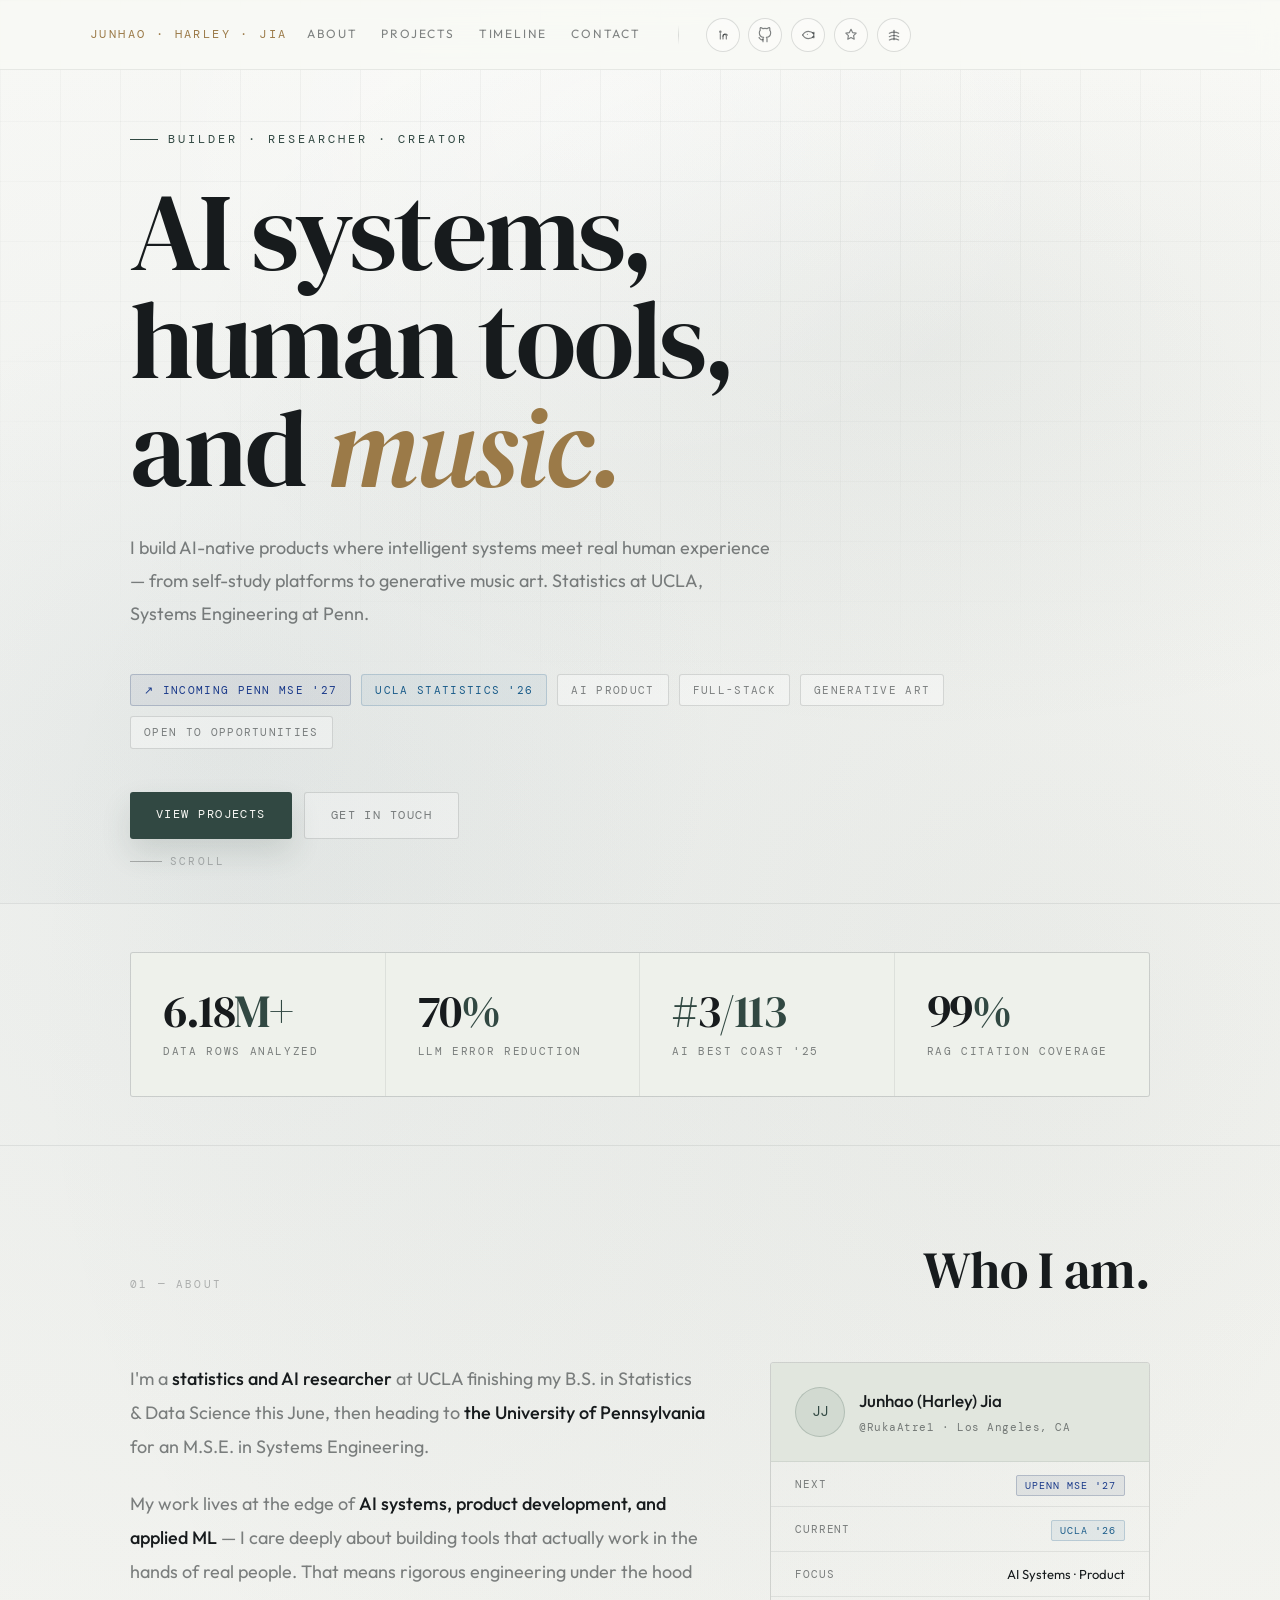
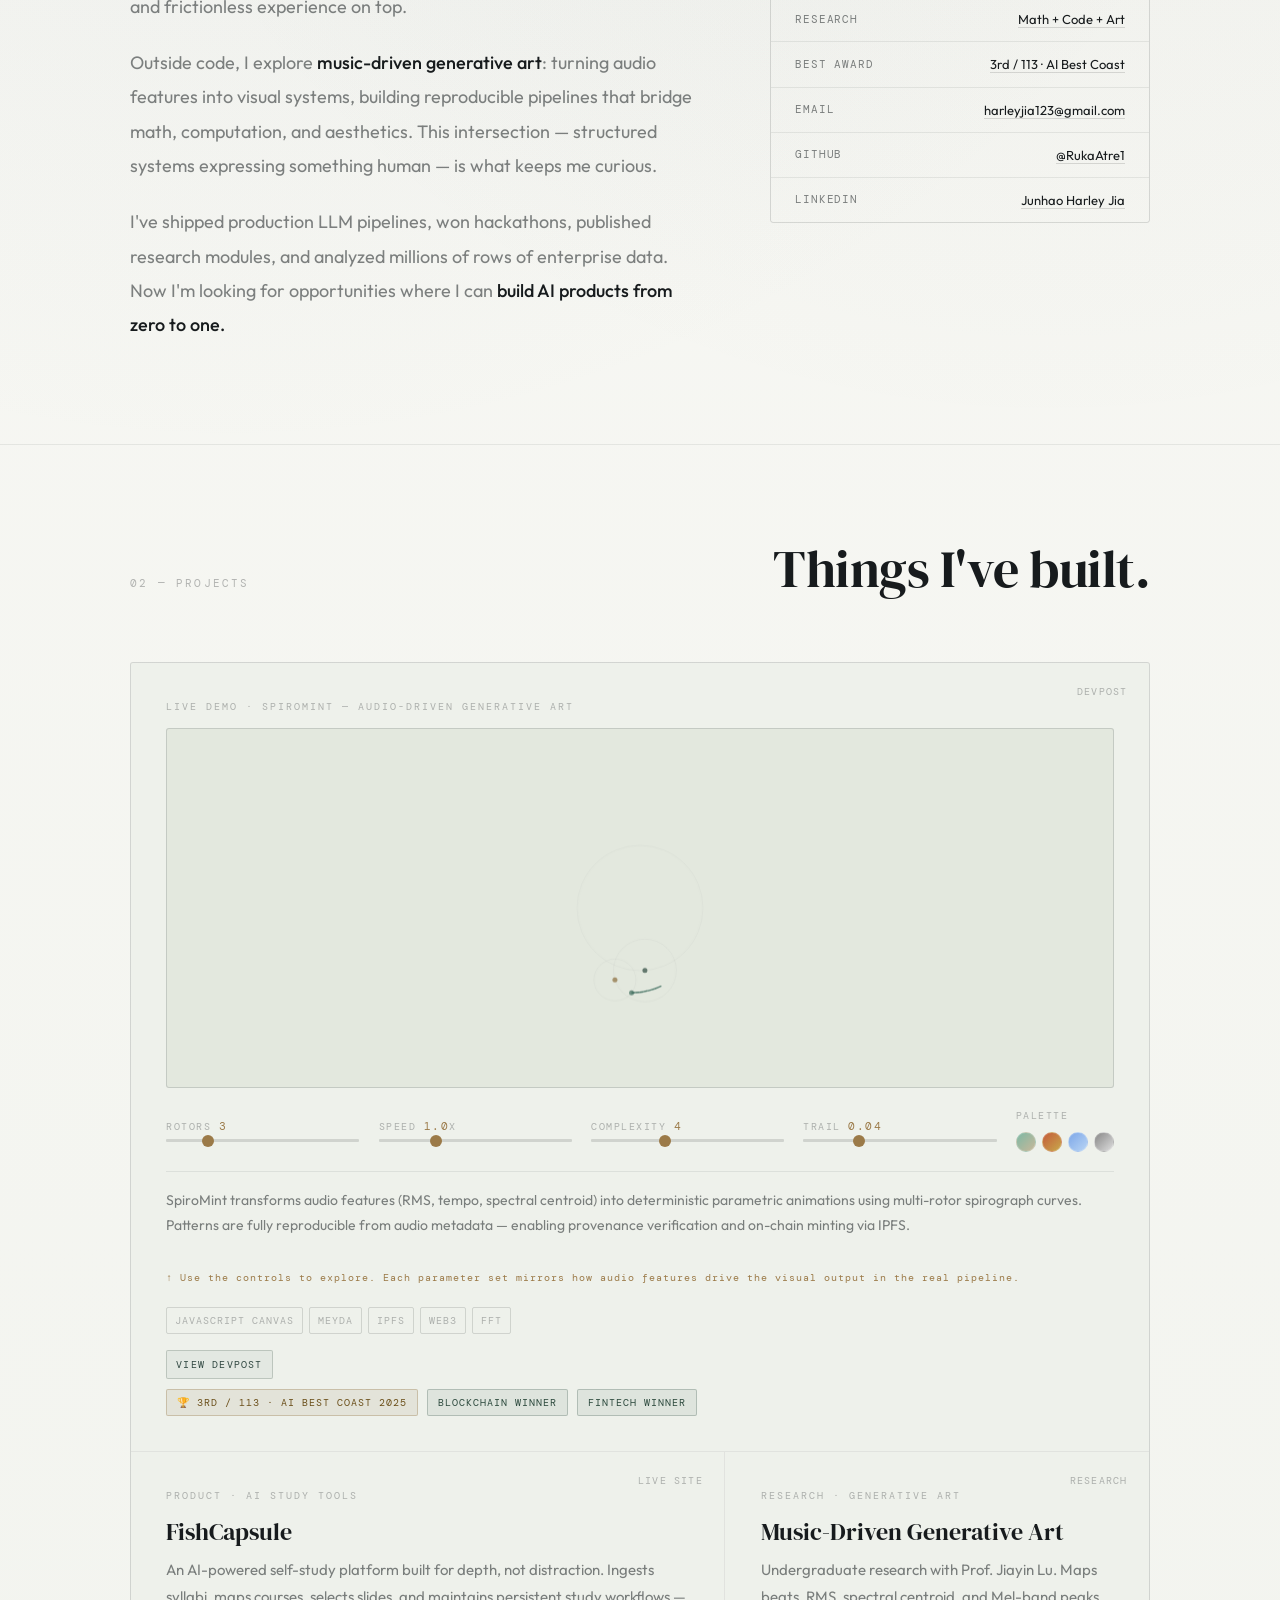
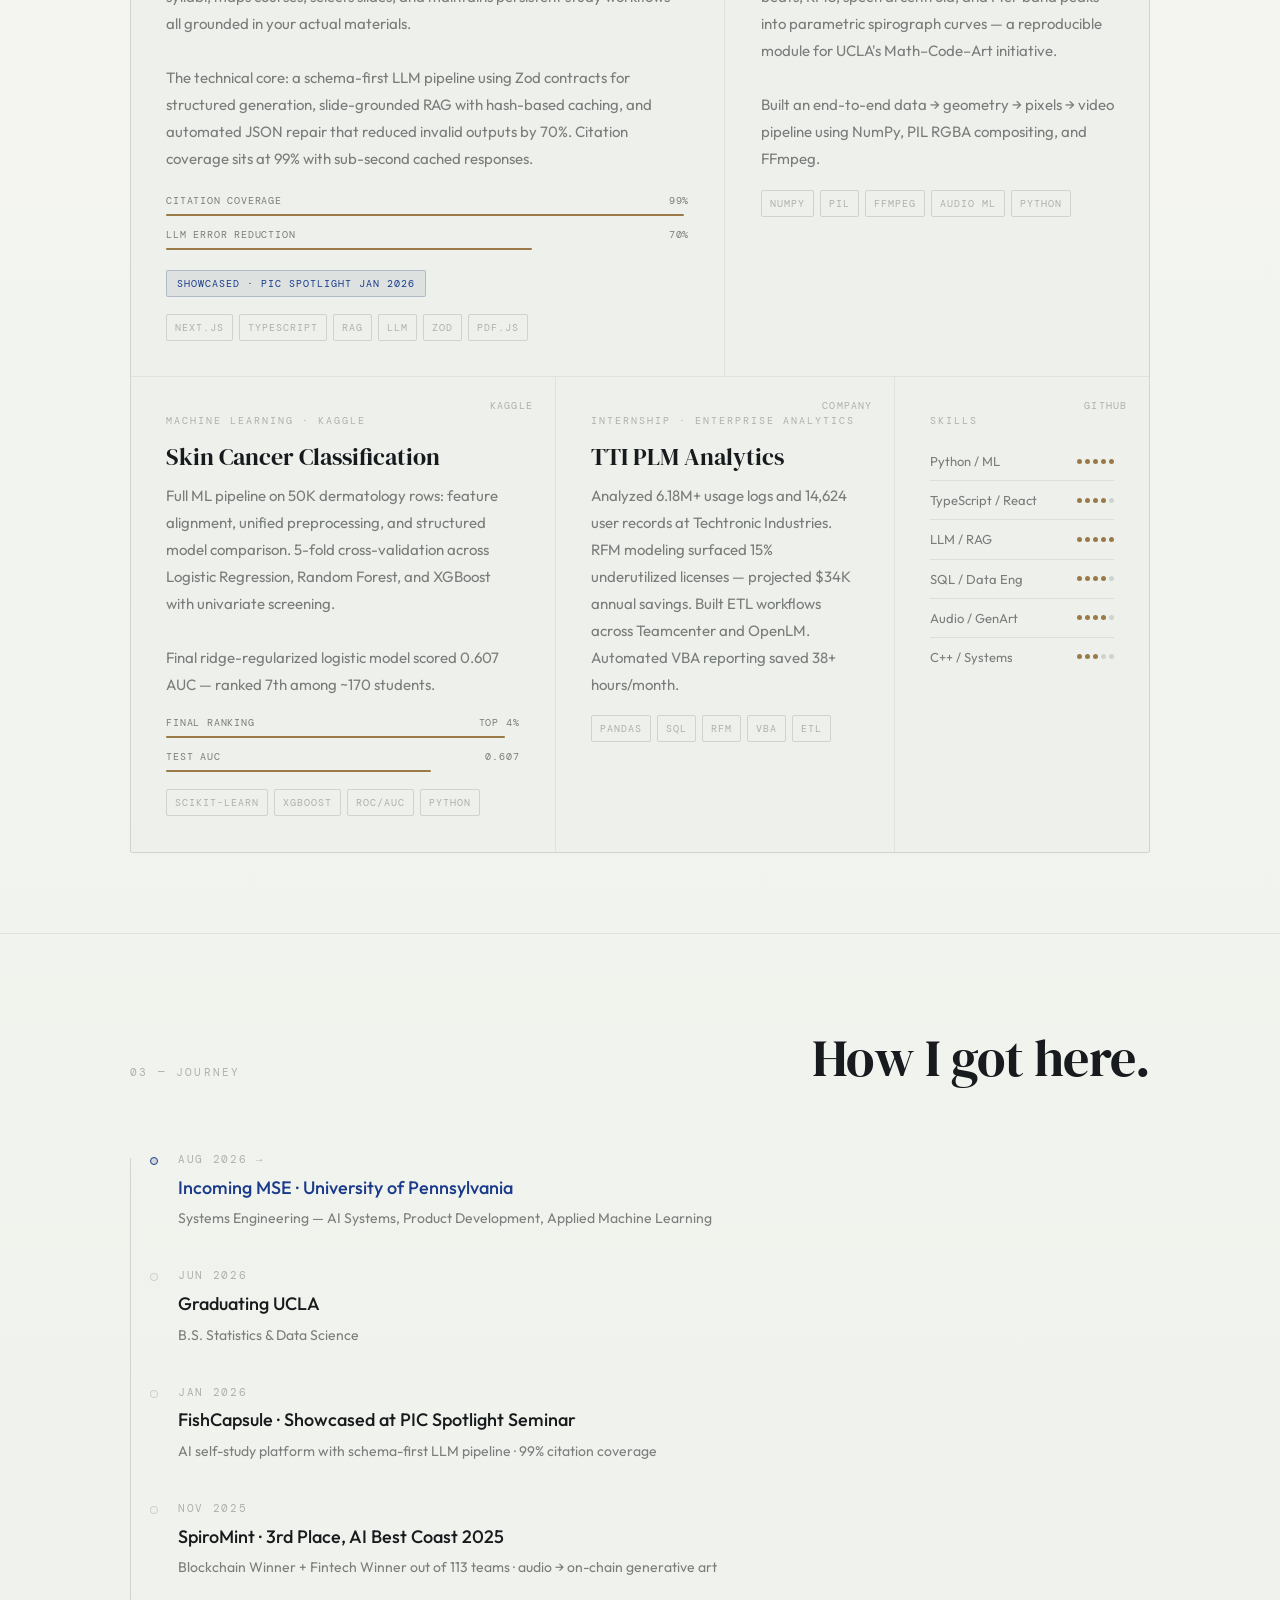
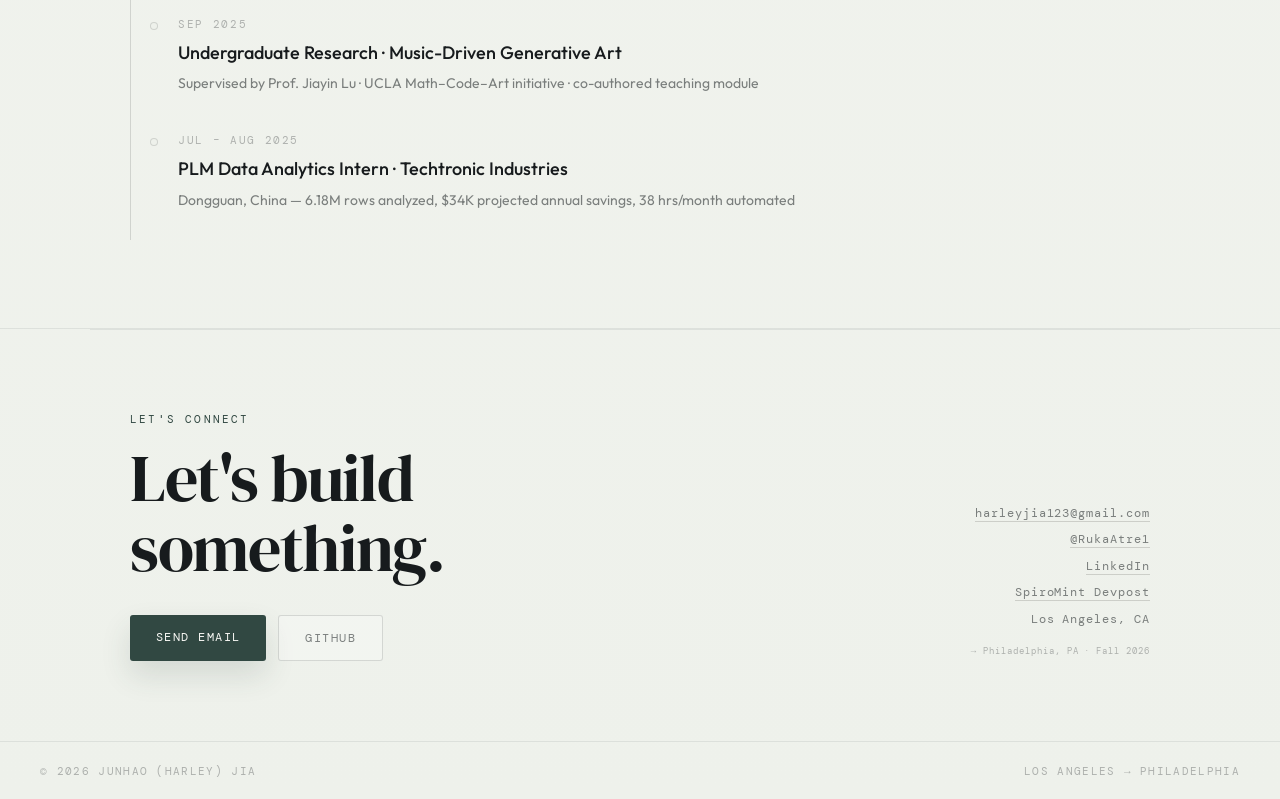
==== commit 7aee08bf: "Update index.html" ====
--- a/index.html
+++ b/index.html
@@ -65,14 +65,15 @@
   max-width: 1100px;
   margin: 0 auto;
   display: flex;
-  justify-content: space-between;
   align-items: center;
-  gap: 1.5rem;
-}
+  gap: 1.25rem;
+}
+.nav-main,
 .nav-right {
   display: flex;
   align-items: center;
-  gap: 1rem;
+  gap: 2.3rem;
+  min-width: 0;
 }
 .nav-name {
   font-family: var(--font-mono);
@@ -82,7 +83,7 @@
   text-transform: uppercase;
 }
 .nav-links {
-  display: flex; gap: 2.2rem;
+  display: flex; gap: 1.5rem;
   font-size: 12px; letter-spacing: 0.15em; text-transform: uppercase;
   color: var(--muted);
 }
@@ -91,7 +92,20 @@
 .nav-socials {
   display: flex;
   align-items: center;
+  margin-left: auto;
+  padding-left: 1.75rem;
   gap: 0.55rem;
+  position: relative;
+}
+.nav-socials::before {
+  content: "";
+  position: absolute;
+  left: 0;
+  top: 50%;
+  width: 1px;
+  height: 20px;
+  background: linear-gradient(180deg, transparent, rgba(24,30,34,0.14), transparent);
+  transform: translateY(-50%);
 }
 .nav-icon {
   width: 34px;
@@ -607,10 +621,11 @@
   .contact-right { text-align: left; }
   nav { padding: 1rem 1.5rem; }
   .nav-inner { gap: 0.85rem; flex-wrap: wrap; }
-  .nav-name { width: 100%; }
-  .nav-right { width: 100%; justify-content: space-between; gap: 0.75rem; }
-  .nav-links { gap: 1.2rem; flex-wrap: wrap; }
-  .nav-socials { gap: 0.45rem; }
+  .nav-main,
+  .nav-right { width: 100%; flex-direction: column; align-items: flex-start; gap: 0.85rem; }
+  .nav-links { gap: 1.15rem; flex-wrap: wrap; }
+  .nav-socials { margin-left: 0; padding-left: 0; gap: 0.45rem; }
+  .nav-socials::before { display: none; }
   .nav-icon { width: 31px; height: 31px; }
   .hero { padding: 7rem 0 3rem; }
   .hero-content { padding: 0 1.5rem; }
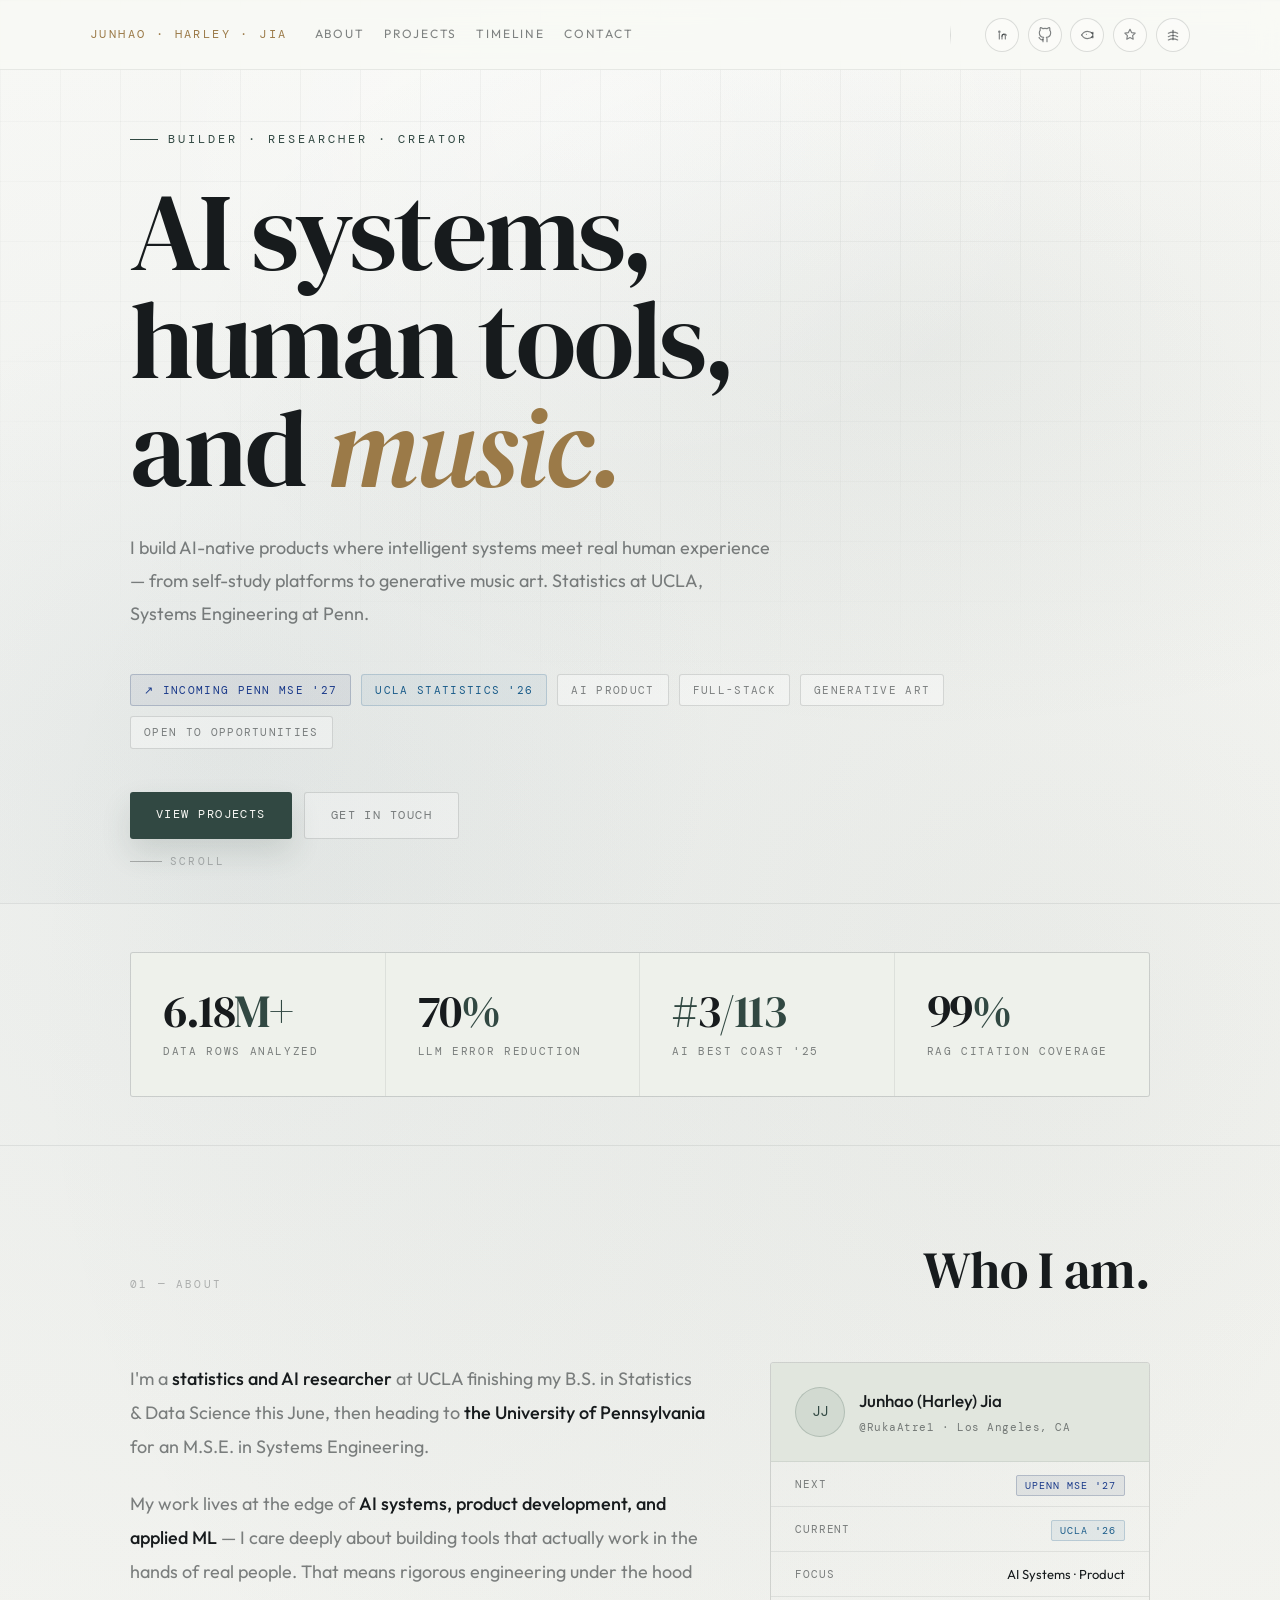
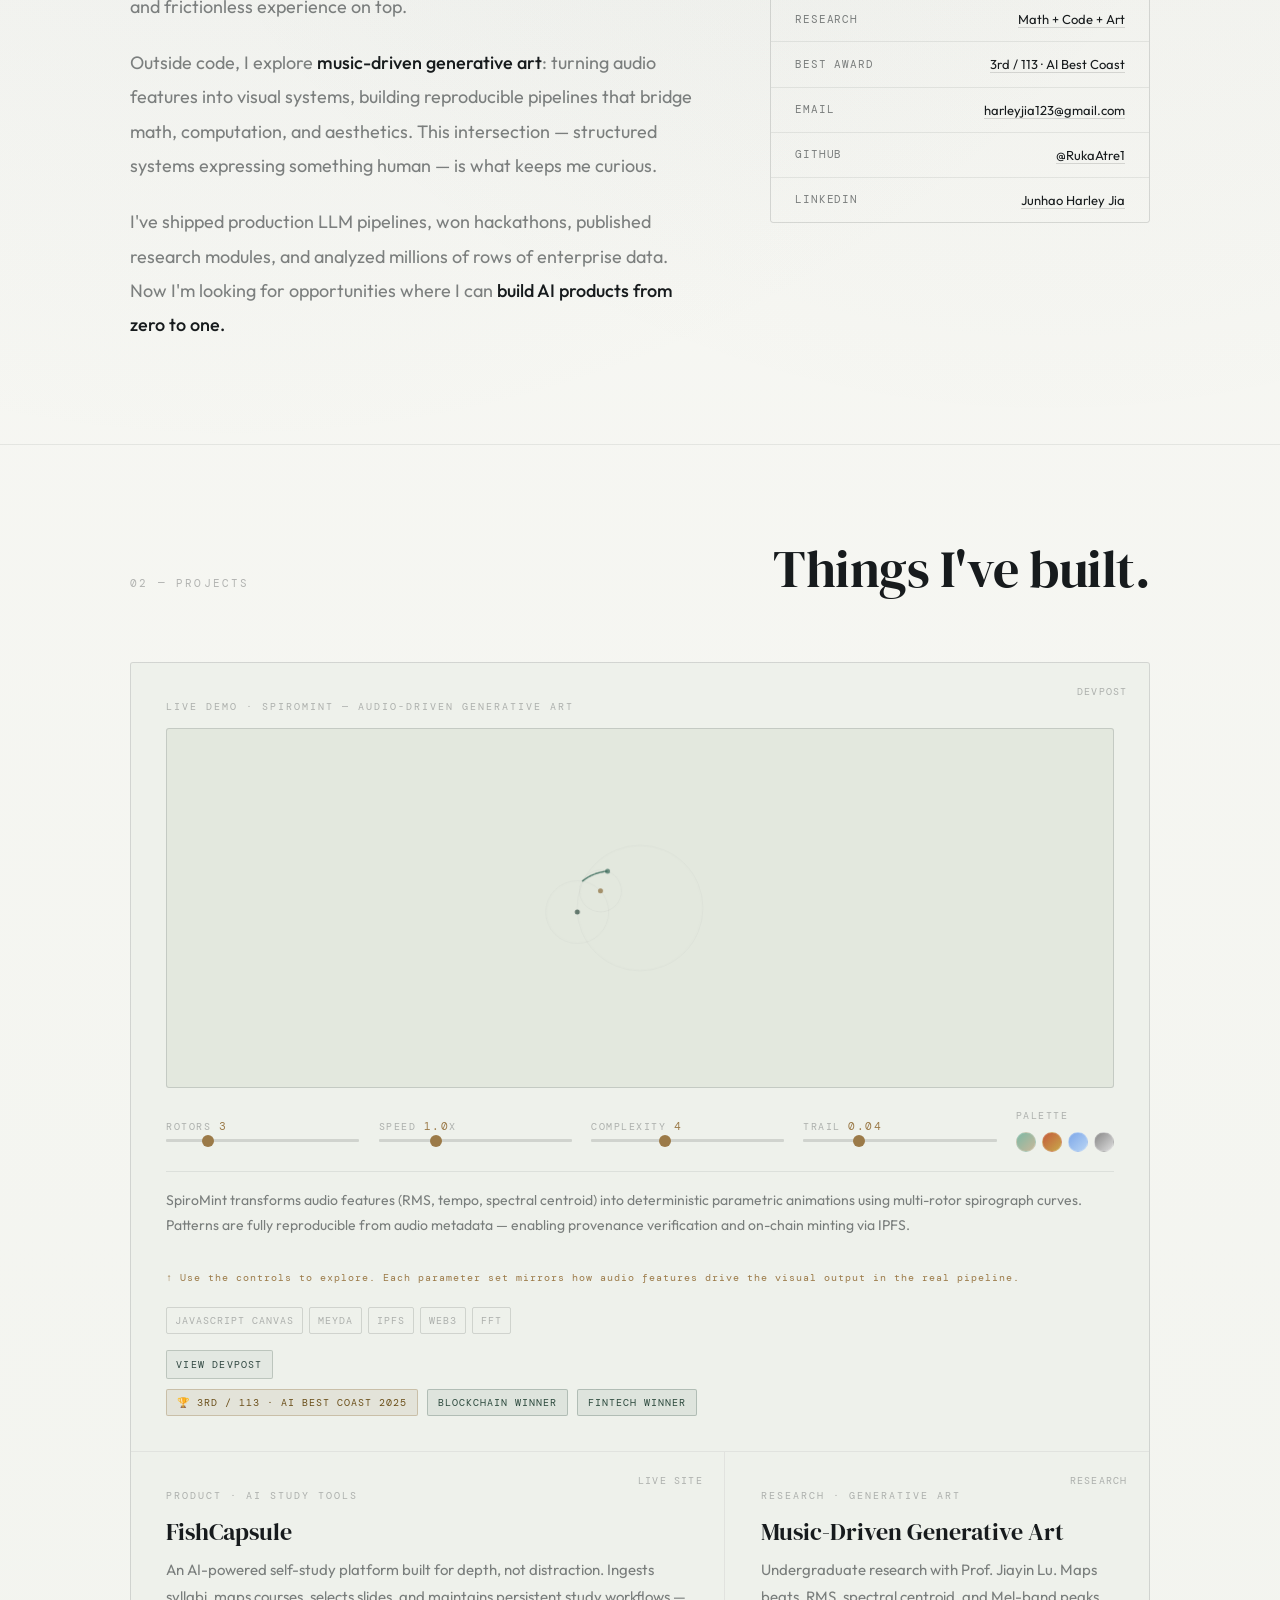
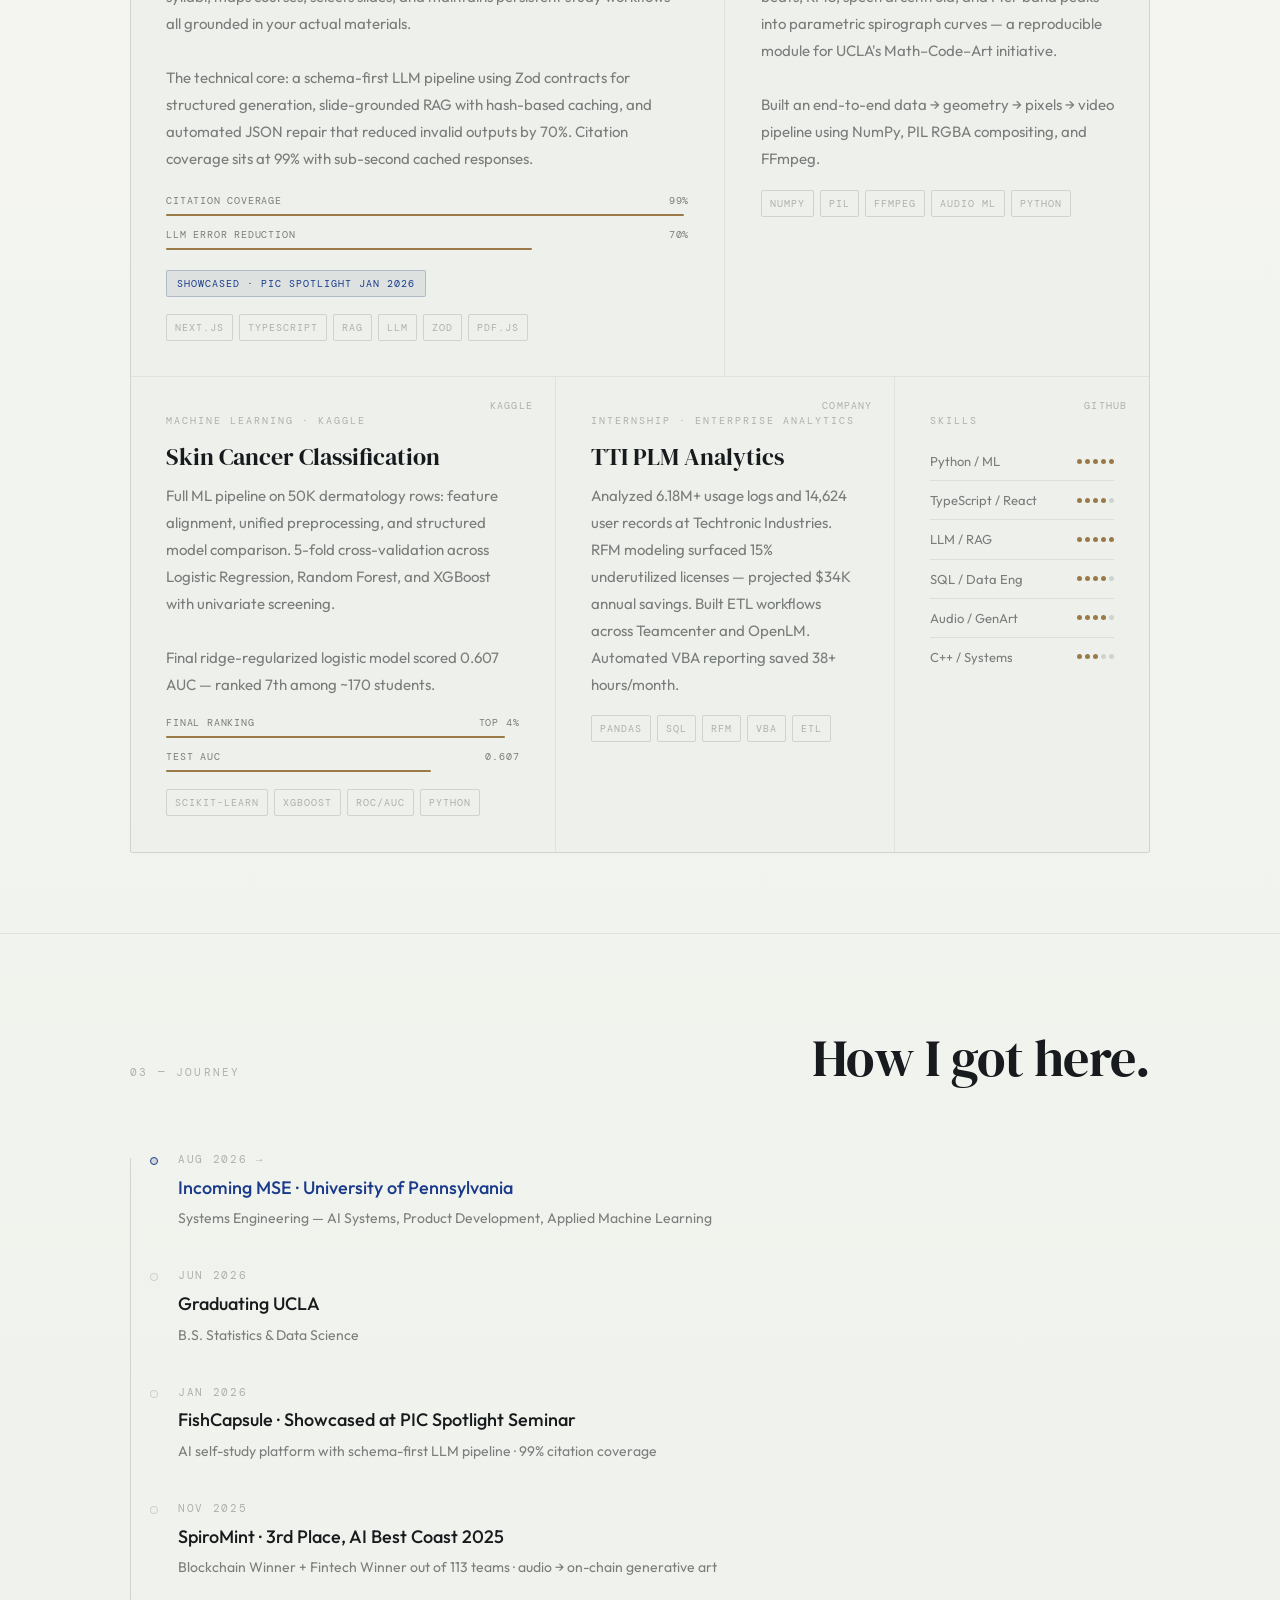
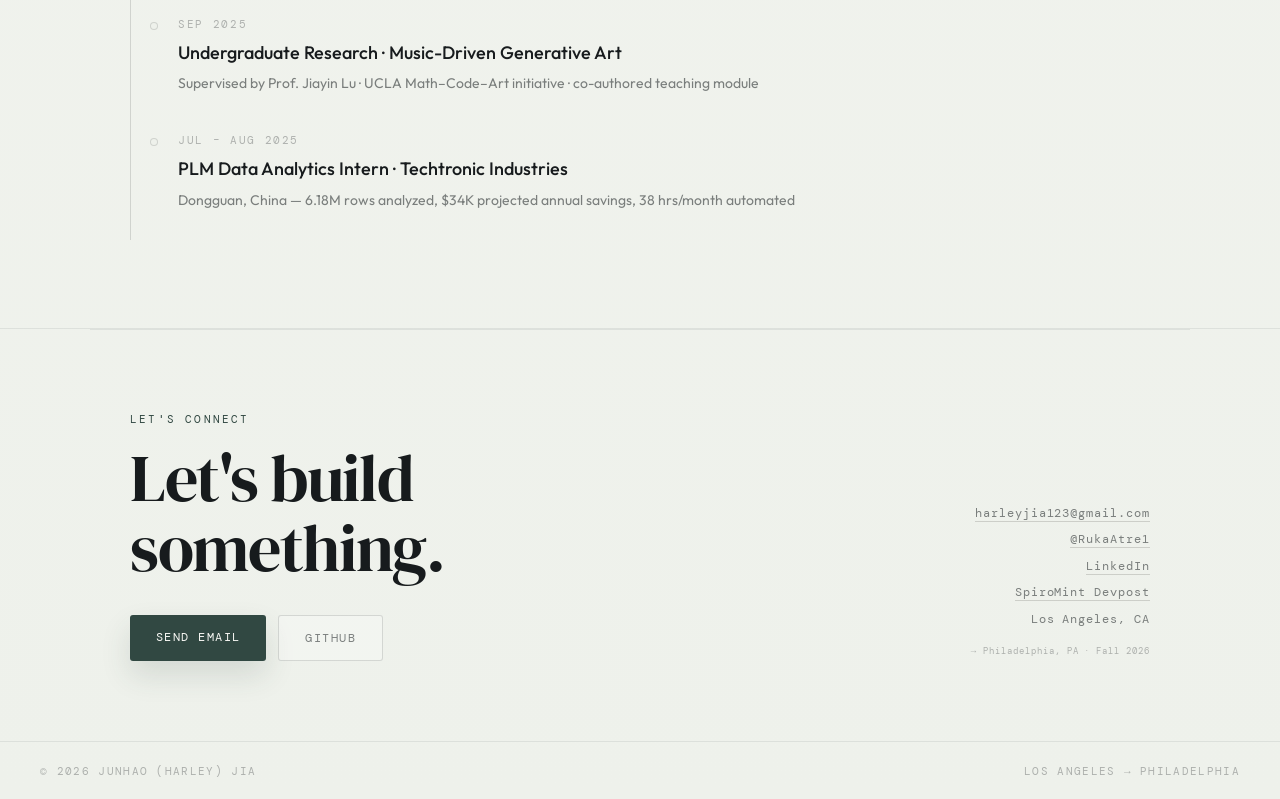
==== commit f9069f6f: "Update index.html" ====
--- a/index.html
+++ b/index.html
@@ -66,13 +66,13 @@
   margin: 0 auto;
   display: flex;
   align-items: center;
-  gap: 1.25rem;
-}
-.nav-main,
-.nav-right {
+  justify-content: space-between;
+  gap: 1.6rem;
+}
+.nav-main {
   display: flex;
   align-items: center;
-  gap: 2.3rem;
+  gap: 1.7rem;
   min-width: 0;
 }
 .nav-name {
@@ -83,7 +83,7 @@
   text-transform: uppercase;
 }
 .nav-links {
-  display: flex; gap: 1.5rem;
+  display: flex; gap: 1.2rem;
   font-size: 12px; letter-spacing: 0.15em; text-transform: uppercase;
   color: var(--muted);
 }
@@ -92,8 +92,8 @@
 .nav-socials {
   display: flex;
   align-items: center;
-  margin-left: auto;
-  padding-left: 1.75rem;
+  flex: 0 0 auto;
+  padding-left: 2.2rem;
   gap: 0.55rem;
   position: relative;
 }
@@ -621,10 +621,9 @@
   .contact-right { text-align: left; }
   nav { padding: 1rem 1.5rem; }
   .nav-inner { gap: 0.85rem; flex-wrap: wrap; }
-  .nav-main,
-  .nav-right { width: 100%; flex-direction: column; align-items: flex-start; gap: 0.85rem; }
+  .nav-main { width: 100%; flex-direction: column; align-items: flex-start; gap: 0.85rem; }
   .nav-links { gap: 1.15rem; flex-wrap: wrap; }
-  .nav-socials { margin-left: 0; padding-left: 0; gap: 0.45rem; }
+  .nav-socials { padding-left: 0; gap: 0.45rem; }
   .nav-socials::before { display: none; }
   .nav-icon { width: 31px; height: 31px; }
   .hero { padding: 7rem 0 3rem; }
@@ -641,15 +640,16 @@
 <!-- NAV -->
 <nav>
   <div class="nav-inner">
+    <div class="nav-main">
     <div class="nav-name">Junhao · Harley · Jia</div>
-    <div class="nav-right">
       <div class="nav-links">
         <a href="#about">About</a>
         <a href="#projects">Projects</a>
         <a href="#timeline">Timeline</a>
         <a href="#contact">Contact</a>
       </div>
-      <div class="nav-socials" aria-label="External links">
+    </div>
+    <div class="nav-socials" aria-label="External links">
         <a class="nav-icon" href="https://www.linkedin.com/in/junhao-harley-jia" target="_blank" rel="noreferrer" aria-label="LinkedIn" title="LinkedIn">
           <svg viewBox="0 0 24 24" aria-hidden="true">
             <path d="M8 10v8"></path>
@@ -685,7 +685,6 @@
             <path d="M5 19.5c2.2-1.2 4.54-1.8 7-1.8s4.8.6 7 1.8"></path>
           </svg>
         </a>
-      </div>
     </div>
   </div>
 </nav>
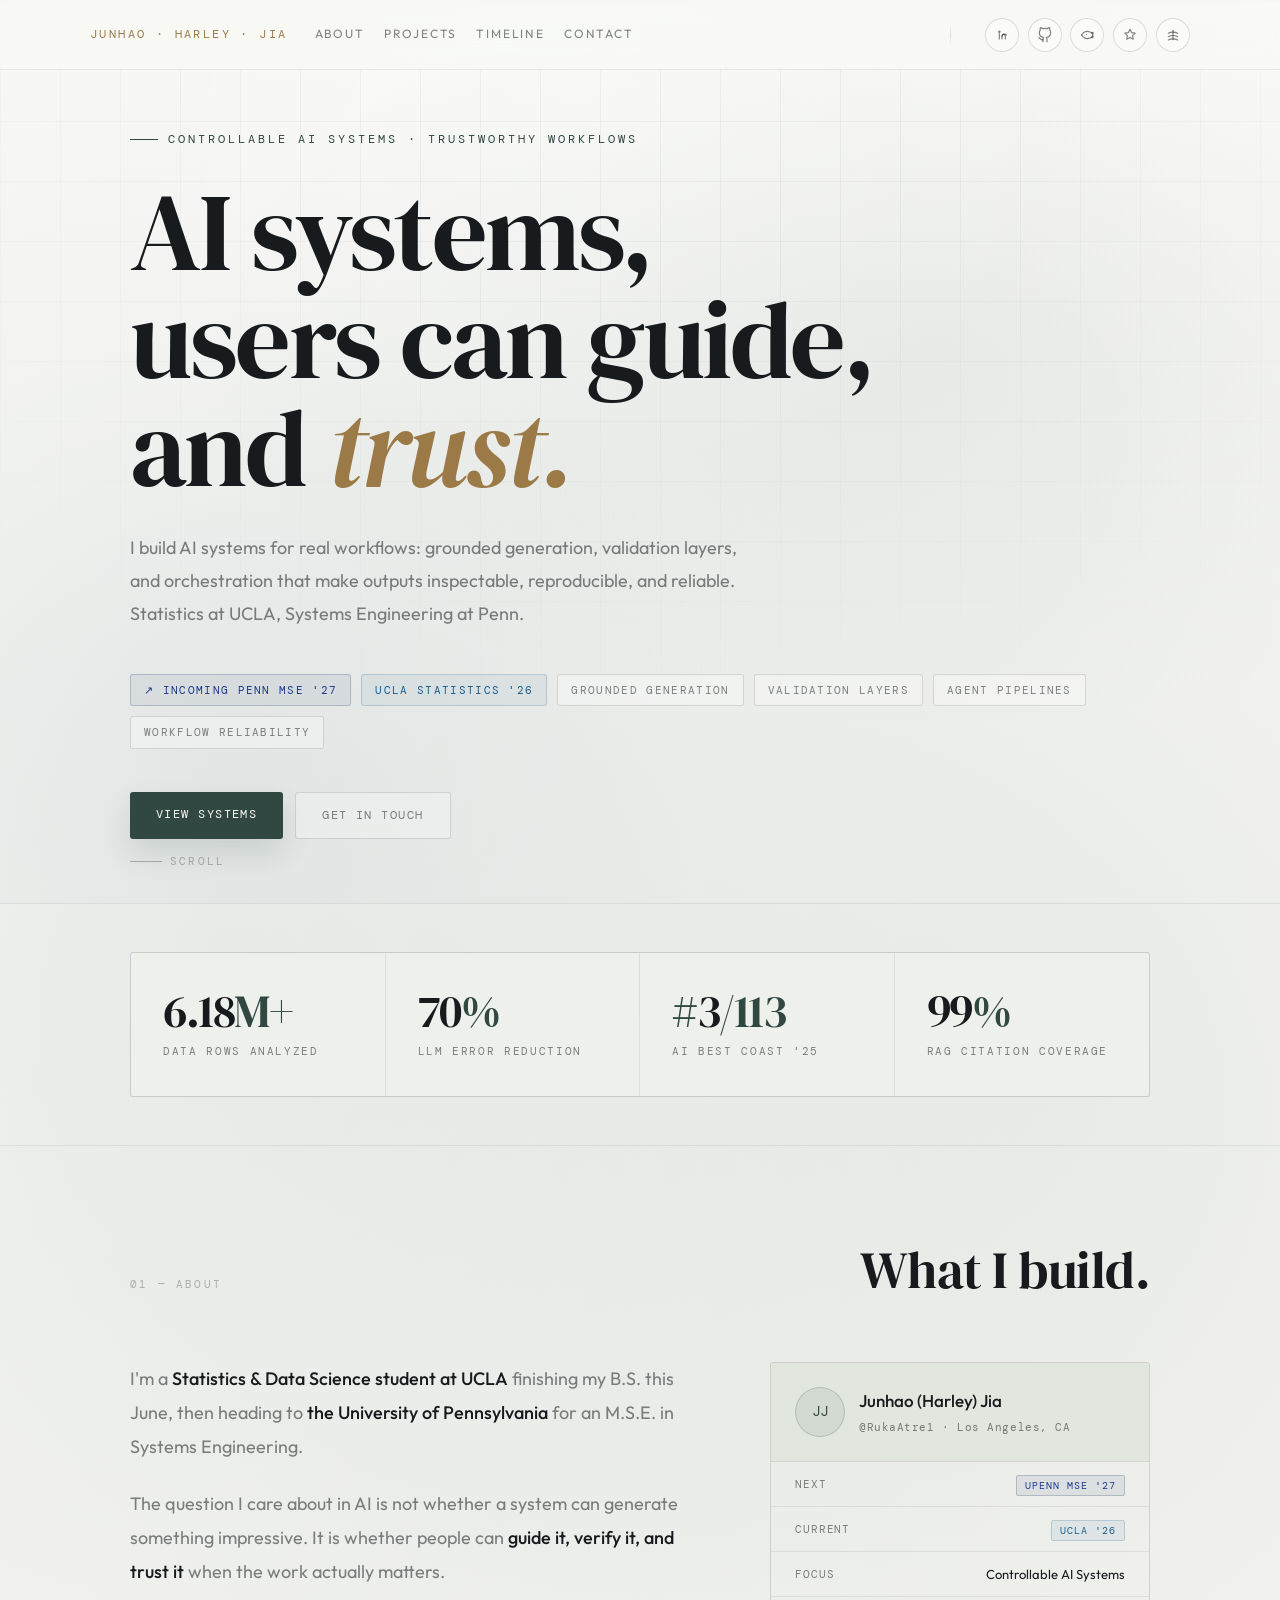
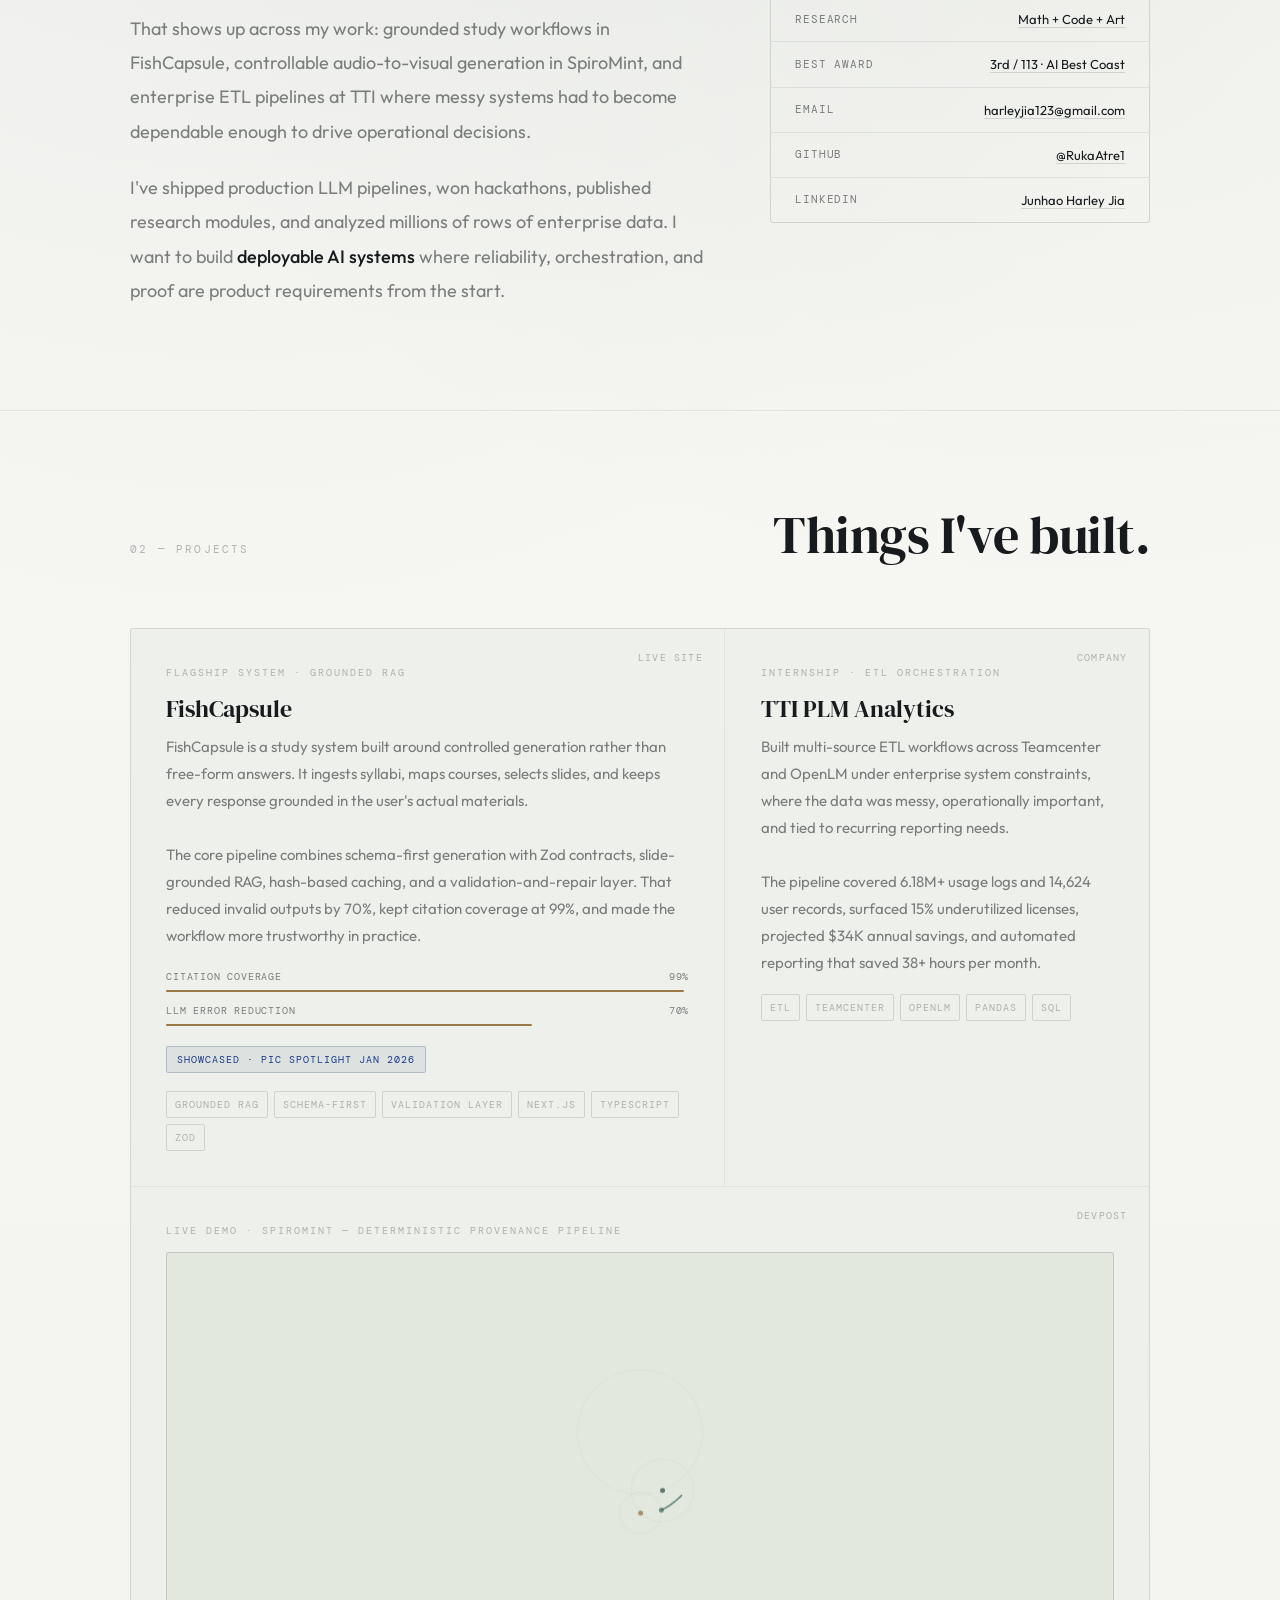
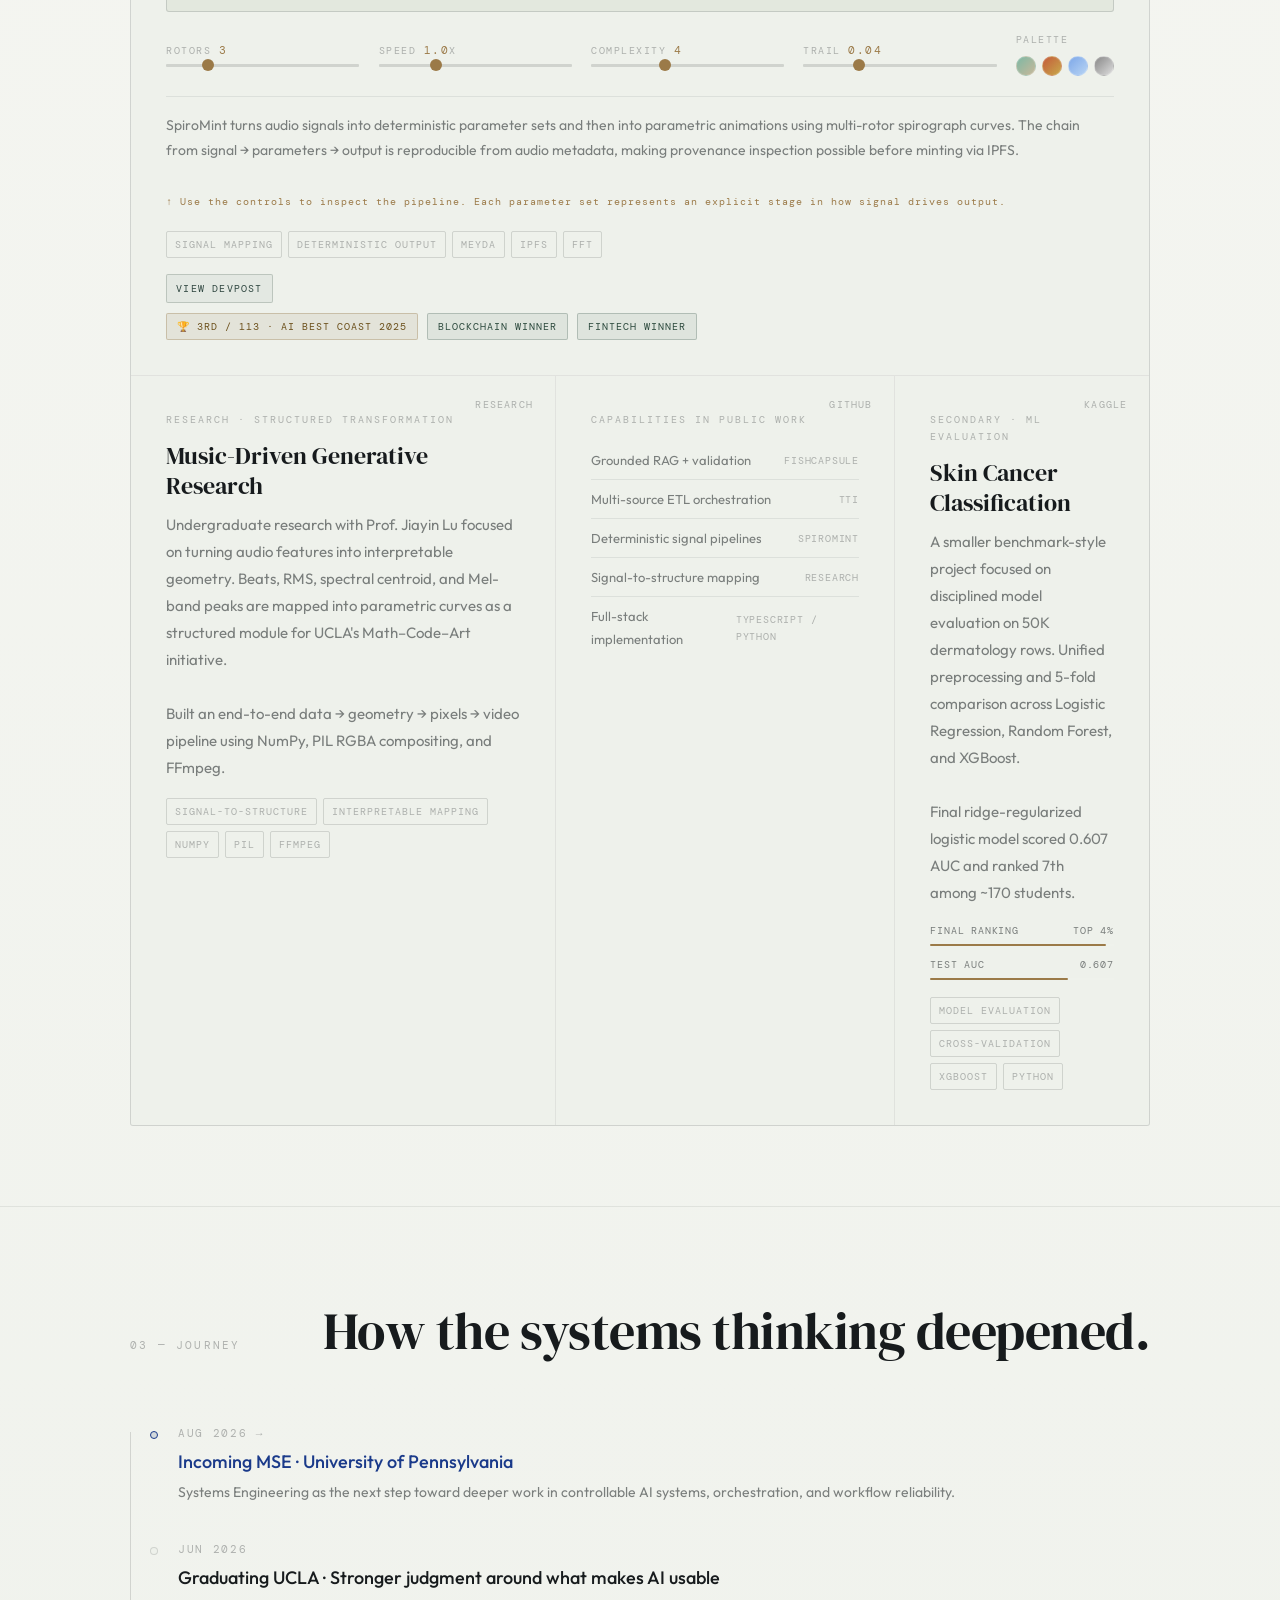
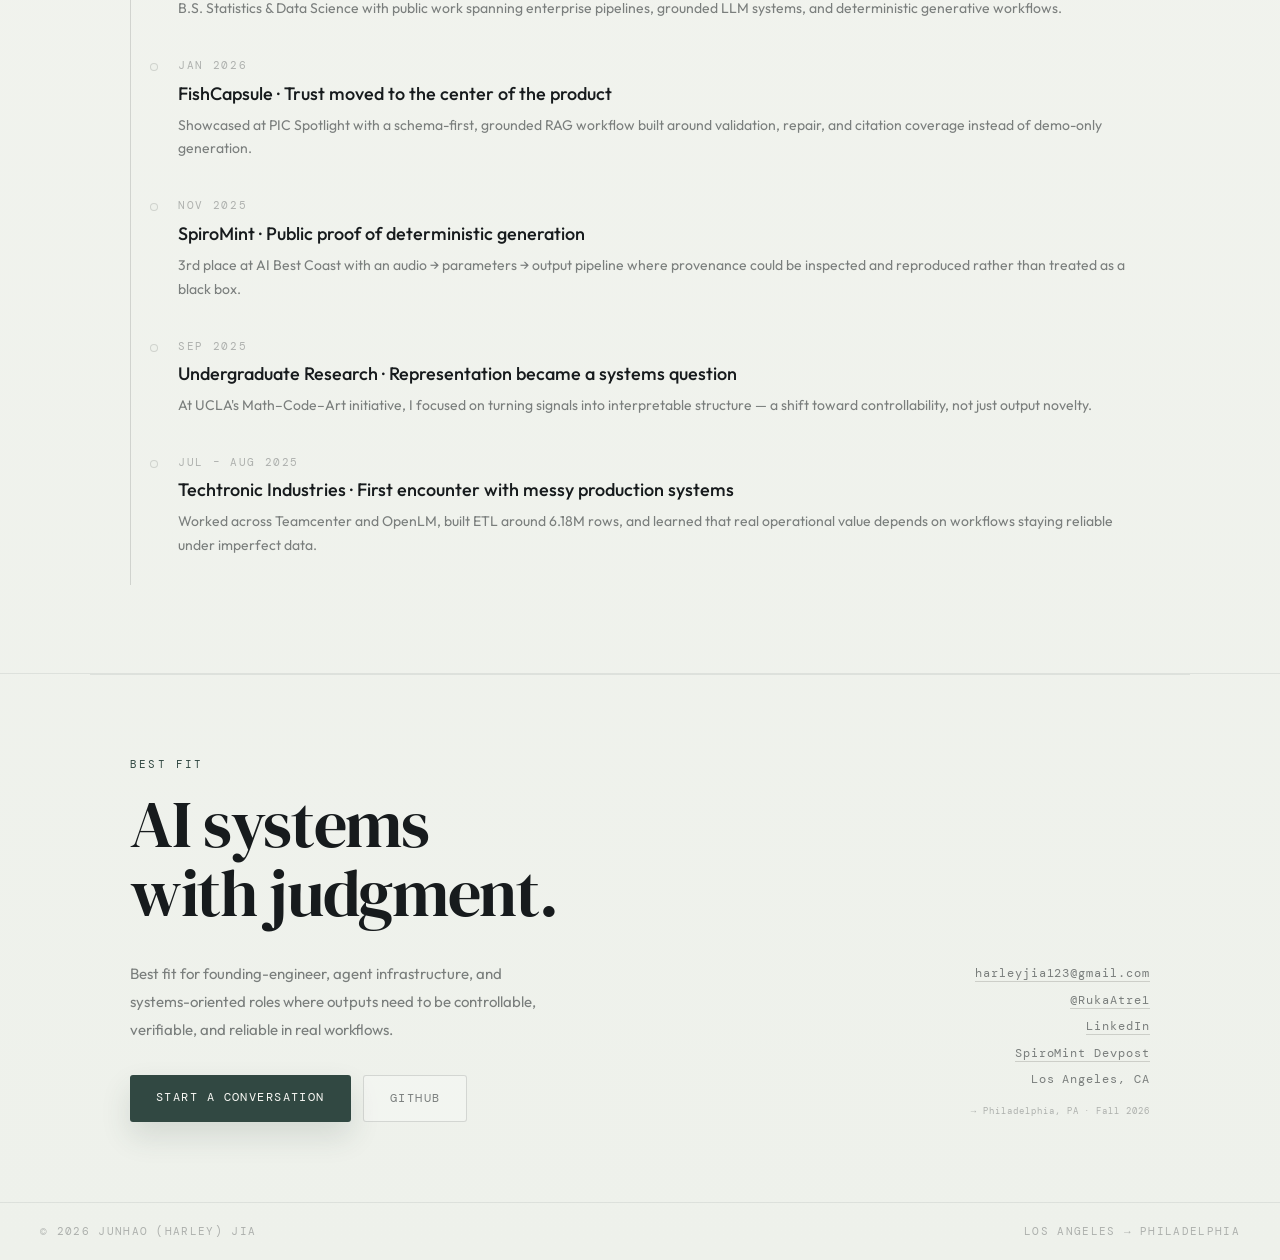
==== commit 335ecace: "Update index.html" ====
--- a/index.html
+++ b/index.html
@@ -3,7 +3,8 @@
 <head>
 <meta charset="UTF-8">
 <meta name="viewport" content="width=device-width, initial-scale=1.0">
-<title>Junhao (Harley) Jia</title>
+<title>Harley Jia — Trustworthy AI Systems, RAG Pipelines, and Workflow Reliability</title>
+<meta name="description" content="Harley Jia builds controllable AI systems, grounded RAG pipelines, and orchestration workflows designed for reliability, verification, and trust in real-world use.">
 <link rel="preconnect" href="https://fonts.googleapis.com">
 <link rel="preconnect" href="https://fonts.gstatic.com" crossorigin>
 <link href="https://fonts.googleapis.com/css2?family=DM+Serif+Display:ital@0;1&family=DM+Mono:wght@300;400;500&family=Outfit:wght@300;400;500;600&display=swap" rel="stylesheet">
@@ -570,6 +571,13 @@
 .skill-dots { display: flex; gap: 3px; }
 .dot { width: 5px; height: 5px; border-radius: 50%; background: var(--line2); }
 .dot.on { background: var(--accent); }
+.skill-proof {
+  font-family: var(--font-mono);
+  font-size: 10px;
+  letter-spacing: 0.08em;
+  text-transform: uppercase;
+  color: var(--dim);
+}
 
 /* ── CONTACT ── */
 .contact-section {
@@ -693,25 +701,25 @@
 <section class="hero" id="top">
   <div class="hero-bg"></div>
   <div class="hero-content">
-    <div class="hero-eyebrow">Builder · Researcher · Creator</div>
+    <div class="hero-eyebrow">Controllable AI Systems · Trustworthy Workflows</div>
     <h1 class="hero-h1">
       AI systems,<br>
-      human tools,<br>
-      and <em>music.</em>
+      users can guide,<br>
+      and <em>trust.</em>
     </h1>
     <p class="hero-sub">
-      I build AI-native products where intelligent systems meet real human experience — from self-study platforms to generative music art. Statistics at UCLA, Systems Engineering at Penn.
+      I build AI systems for real workflows: grounded generation, validation layers, and orchestration that make outputs inspectable, reproducible, and reliable. Statistics at UCLA, Systems Engineering at Penn.
     </p>
     <div class="hero-tags">
       <span class="tag tag-penn">↗ Incoming Penn MSE '27</span>
       <span class="tag tag-ucla">UCLA Statistics '26</span>
-      <span class="tag">AI Product</span>
-      <span class="tag">Full-Stack</span>
-      <span class="tag">Generative Art</span>
-      <span class="tag">Open to Opportunities</span>
+      <span class="tag">Grounded Generation</span>
+      <span class="tag">Validation Layers</span>
+      <span class="tag">Agent Pipelines</span>
+      <span class="tag">Workflow Reliability</span>
     </div>
     <div class="hero-btns">
-      <a href="#projects" class="btn btn-fill">View Projects</a>
+      <a href="#projects" class="btn btn-fill">View Systems</a>
       <a href="#contact" class="btn btn-out">Get in Touch</a>
     </div>
   </div>
@@ -750,21 +758,21 @@
   <div class="section-inner">
     <div class="sec-header fade-in">
       <div class="sec-num">01 — About</div>
-      <div class="sec-title">Who I am.</div>
+      <div class="sec-title">What I build.</div>
     </div>
     <div class="about-grid fade-in">
       <div class="about-text">
         <p>
-          I'm a <strong>statistics and AI researcher</strong> at UCLA finishing my B.S. in Statistics & Data Science this June, then heading to <strong>the University of Pennsylvania</strong> for an M.S.E. in Systems Engineering.
+          I'm a <strong>Statistics & Data Science student at UCLA</strong> finishing my B.S. this June, then heading to <strong>the University of Pennsylvania</strong> for an M.S.E. in Systems Engineering.
         </p>
         <p>
-          My work lives at the edge of <strong>AI systems, product development, and applied ML</strong> — I care deeply about building tools that actually work in the hands of real people. That means rigorous engineering under the hood and frictionless experience on top.
+          The question I care about in AI is not whether a system can generate something impressive. It is whether people can <strong>guide it, verify it, and trust it</strong> when the work actually matters.
         </p>
         <p>
-          Outside code, I explore <strong>music-driven generative art</strong>: turning audio features into visual systems, building reproducible pipelines that bridge math, computation, and aesthetics. This intersection — structured systems expressing something human — is what keeps me curious.
+          That shows up across my work: grounded study workflows in FishCapsule, controllable audio-to-visual generation in SpiroMint, and enterprise ETL pipelines at TTI where messy systems had to become dependable enough to drive operational decisions.
         </p>
         <p>
-          I've shipped production LLM pipelines, won hackathons, published research modules, and analyzed millions of rows of enterprise data. Now I'm looking for opportunities where I can <strong>build AI products from zero to one.</strong>
+          I've shipped production LLM pipelines, won hackathons, published research modules, and analyzed millions of rows of enterprise data. I want to build <strong>deployable AI systems</strong> where reliability, orchestration, and proof are product requirements from the start.
         </p>
       </div>
       <div class="profile-card-full">
@@ -778,7 +786,7 @@
         <div class="pc-rows">
           <div class="pc-row"><span class="pc-key">Next</span><span class="pc-val"><span class="pill pill-penn">UPenn MSE '27</span></span></div>
           <div class="pc-row"><span class="pc-key">Current</span><span class="pc-val"><span class="pill pill-ucla">UCLA '26</span></span></div>
-          <div class="pc-row"><span class="pc-key">Focus</span><span class="pc-val">AI Systems · Product</span></div>
+          <div class="pc-row"><span class="pc-key">Focus</span><span class="pc-val">Controllable AI Systems</span></div>
           <div class="pc-row"><span class="pc-key">Research</span><span class="pc-val"><a href="https://jlu227.wixsite.com/kay-lu/teaching" target="_blank" rel="noreferrer">Math + Code + Art</a></span></div>
           <div class="pc-row"><span class="pc-key">Best Award</span><span class="pc-val"><a href="https://devpost.com/software/spiromint" target="_blank" rel="noreferrer">3rd / 113 · AI Best Coast</a></span></div>
           <div class="pc-row"><span class="pc-key">Email</span><span class="pc-val"><a href="mailto:harleyjia123@gmail.com">harleyjia123@gmail.com</a></span></div>
@@ -800,10 +808,58 @@
 
     <div class="bento fade-in">
 
+      <!-- FishCapsule -->
+      <a class="bc b-fish bc-link-card" href="https://fish-capsule.vercel.app/" target="_blank" rel="noreferrer" aria-label="Open FishCapsule">
+        <div class="bc-link-mark">Live site</div>
+        <div class="bc-label">Flagship System · Grounded RAG</div>
+        <div class="bc-title">FishCapsule</div>
+        <div class="bc-body">
+          FishCapsule is a study system built around controlled generation rather than free-form answers. It ingests syllabi, maps courses, selects slides, and keeps every response grounded in the user's actual materials.<br><br>
+          The core pipeline combines schema-first generation with Zod contracts, slide-grounded RAG, hash-based caching, and a validation-and-repair layer. That reduced invalid outputs by 70%, kept citation coverage at 99%, and made the workflow more trustworthy in practice.
+        </div>
+        <div class="prog" style="margin-top:1.2rem">
+          <div class="prog-row">
+            <div class="prog-meta"><span>Citation coverage</span><span>99%</span></div>
+            <div class="prog-bar"><div class="prog-fill" style="width:99%"></div></div>
+          </div>
+          <div class="prog-row">
+            <div class="prog-meta"><span>LLM error reduction</span><span>70%</span></div>
+            <div class="prog-bar"><div class="prog-fill" style="width:70%"></div></div>
+          </div>
+        </div>
+        <div class="award-pill award-blue">Showcased · PIC Spotlight Jan 2026</div>
+        <div class="bc-tags">
+          <span class="bc-tag">Grounded RAG</span>
+          <span class="bc-tag">Schema-First</span>
+          <span class="bc-tag">Validation Layer</span>
+          <span class="bc-tag">Next.js</span>
+          <span class="bc-tag">TypeScript</span>
+          <span class="bc-tag">Zod</span>
+        </div>
+      </a>
+
+      <!-- TTI -->
+      <a class="bc b-ml bc-link-card" href="https://www.ttigroup.com/" target="_blank" rel="noreferrer" aria-label="Open Techtronic Industries website">
+        <div class="bc-link-mark">Company</div>
+        <div class="bc-label">Internship · ETL Orchestration</div>
+        <div class="bc-title">TTI PLM Analytics</div>
+        <div class="bc-body">
+          Built multi-source ETL workflows across Teamcenter and OpenLM under enterprise system constraints, where the data was messy, operationally important, and tied to recurring reporting needs.<br><br>
+          The pipeline covered 6.18M+ usage logs and 14,624 user records, surfaced 15% underutilized licenses, projected $34K annual savings, and automated reporting that saved 38+ hours per month.
+        </div>
+        <div class="bc-tags">
+          <span class="bc-tag">ETL</span>
+          <span class="bc-tag">Teamcenter</span>
+          <span class="bc-tag">OpenLM</span>
+          <span class="bc-tag">Pandas</span>
+          <span class="bc-tag">SQL</span>
+        </div>
+      </a>
+
       <!-- SPIRO DEMO — full width -->
       <div class="bc b-demo bc-clickable" data-href="https://devpost.com/software/spiromint" role="link" tabindex="0" aria-label="Open SpiroMint Devpost">
         <div class="bc-link-mark">Devpost</div>
-        <div class="bc-label">Live Demo · SpiroMint — Audio-Driven Generative Art</div>
+        <div class="bc-label">Live Demo · SpiroMint — Deterministic Provenance Pipeline</div>
         <div id="demo-canvas-wrap">
           <canvas id="spirodemo"></canvas>
         </div>
@@ -835,17 +891,17 @@
           </div>
         </div>
         <div class="demo-desc">
-          SpiroMint transforms audio features (RMS, tempo, spectral centroid) into deterministic parametric animations using multi-rotor spirograph curves. Patterns are fully reproducible from audio metadata — enabling provenance verification and on-chain minting via IPFS.
+          SpiroMint turns audio signals into deterministic parameter sets and then into parametric animations using multi-rotor spirograph curves. The chain from signal → parameters → output is reproducible from audio metadata, making provenance inspection possible before minting via IPFS.
           <br><br>
           <span style="color:var(--accent);font-family:var(--font-mono);font-size:10px;letter-spacing:0.1em">
-            ↑ Use the controls to explore. Each parameter set mirrors how audio features drive the visual output in the real pipeline.
+            ↑ Use the controls to inspect the pipeline. Each parameter set represents an explicit stage in how signal drives output.
           </span>
         </div>
         <div class="bc-tags">
-          <span class="bc-tag">JavaScript Canvas</span>
+          <span class="bc-tag">Signal Mapping</span>
+          <span class="bc-tag">Deterministic Output</span>
           <span class="bc-tag">Meyda</span>
           <span class="bc-tag">IPFS</span>
-          <span class="bc-tag">Web3</span>
           <span class="bc-tag">FFT</span>
         </div>
         <div class="bc-link-row">
@@ -856,62 +912,43 @@
         <span class="award-pill award-green" style="margin-left:6px">Fintech Winner</span>
       </div>
 
-      <!-- FishCapsule -->
-      <a class="bc b-fish bc-link-card" href="https://fish-capsule.vercel.app/" target="_blank" rel="noreferrer" aria-label="Open FishCapsule">
-        <div class="bc-link-mark">Live site</div>
-        <div class="bc-label">Product · AI Study Tools</div>
-        <div class="bc-title">FishCapsule</div>
-        <div class="bc-body">
-          An AI-powered self-study platform built for depth, not distraction. Ingests syllabi, maps courses, selects slides, and maintains persistent study workflows — all grounded in your actual materials.<br><br>
-          The technical core: a schema-first LLM pipeline using Zod contracts for structured generation, slide-grounded RAG with hash-based caching, and automated JSON repair that reduced invalid outputs by 70%. Citation coverage sits at 99% with sub-second cached responses.
-        </div>
-        <div class="prog" style="margin-top:1.2rem">
-          <div class="prog-row">
-            <div class="prog-meta"><span>Citation coverage</span><span>99%</span></div>
-            <div class="prog-bar"><div class="prog-fill" style="width:99%"></div></div>
-          </div>
-          <div class="prog-row">
-            <div class="prog-meta"><span>LLM error reduction</span><span>70%</span></div>
-            <div class="prog-bar"><div class="prog-fill" style="width:70%"></div></div>
-          </div>
-        </div>
-        <div class="award-pill award-blue">Showcased · PIC Spotlight Jan 2026</div>
-        <div class="bc-tags">
-          <span class="bc-tag">Next.js</span>
-          <span class="bc-tag">TypeScript</span>
-          <span class="bc-tag">RAG</span>
-          <span class="bc-tag">LLM</span>
-          <span class="bc-tag">Zod</span>
-          <span class="bc-tag">pdf.js</span>
-        </div>
-      </a>
-
-      <!-- SpiroMint card -->
+      <!-- Research -->
       <a class="bc b-spiro bc-link-card" href="https://jlu227.wixsite.com/kay-lu/teaching" target="_blank" rel="noreferrer" aria-label="Open Math Code Art teaching page">
         <div class="bc-link-mark">Research</div>
-        <div class="bc-label">Research · Generative Art</div>
-        <div class="bc-title">Music-Driven Generative Art</div>
+        <div class="bc-label">Research · Structured Transformation</div>
+        <div class="bc-title">Music-Driven Generative Research</div>
         <div class="bc-body">
-          Undergraduate research with Prof. Jiayin Lu. Maps beats, RMS, spectral centroid, and Mel-band peaks into parametric spirograph curves — a reproducible module for UCLA's Math–Code–Art initiative.<br><br>
+          Undergraduate research with Prof. Jiayin Lu focused on turning audio features into interpretable geometry. Beats, RMS, spectral centroid, and Mel-band peaks are mapped into parametric curves as a structured module for UCLA's Math–Code–Art initiative.<br><br>
           Built an end-to-end data → geometry → pixels → video pipeline using NumPy, PIL RGBA compositing, and FFmpeg.
         </div>
         <div class="bc-tags">
+          <span class="bc-tag">Signal-to-Structure</span>
+          <span class="bc-tag">Interpretable Mapping</span>
           <span class="bc-tag">NumPy</span>
           <span class="bc-tag">PIL</span>
           <span class="bc-tag">FFmpeg</span>
-          <span class="bc-tag">Audio ML</span>
-          <span class="bc-tag">Python</span>
         </div>
       </a>
 
+      <!-- Research mini -->
+      <a class="bc b-tti bc-link-card" href="https://github.com/RukaAtre1" target="_blank" rel="noreferrer" aria-label="Open GitHub profile">
+        <div class="bc-link-mark">GitHub</div>
+        <div class="bc-label">Capabilities in Public Work</div>
+        <div class="skill-item"><span class="skill-name">Grounded RAG + validation</span><div class="skill-dots"><span class="skill-proof">FishCapsule</span></div></div>
+        <div class="skill-item"><span class="skill-name">Multi-source ETL orchestration</span><div class="skill-dots"><span class="skill-proof">TTI</span></div></div>
+        <div class="skill-item"><span class="skill-name">Deterministic signal pipelines</span><div class="skill-dots"><span class="skill-proof">SpiroMint</span></div></div>
+        <div class="skill-item"><span class="skill-name">Signal-to-structure mapping</span><div class="skill-dots"><span class="skill-proof">Research</span></div></div>
+        <div class="skill-item"><span class="skill-name">Full-stack implementation</span><div class="skill-dots"><span class="skill-proof">TypeScript / Python</span></div></div>
+      </a>
+
       <!-- ML -->
-      <a class="bc b-ml bc-link-card" href="https://www.kaggle.com/competitions/predicting-skin-cancer-status" target="_blank" rel="noreferrer" aria-label="Open Kaggle competition">
+      <a class="bc b-research bc-link-card" href="https://www.kaggle.com/competitions/predicting-skin-cancer-status" target="_blank" rel="noreferrer" aria-label="Open Kaggle competition">
         <div class="bc-link-mark">Kaggle</div>
-        <div class="bc-label">Machine Learning · Kaggle</div>
+        <div class="bc-label">Secondary · ML Evaluation</div>
         <div class="bc-title">Skin Cancer Classification</div>
         <div class="bc-body">
-          Full ML pipeline on 50K dermatology rows: feature alignment, unified preprocessing, and structured model comparison. 5-fold cross-validation across Logistic Regression, Random Forest, and XGBoost with univariate screening.<br><br>
-          Final ridge-regularized logistic model scored 0.607 AUC — ranked 7th among ~170 students.
+          A smaller benchmark-style project focused on disciplined model evaluation on 50K dermatology rows. Unified preprocessing and 5-fold comparison across Logistic Regression, Random Forest, and XGBoost.<br><br>
+          Final ridge-regularized logistic model scored 0.607 AUC and ranked 7th among ~170 students.
         </div>
         <div class="prog" style="margin-top:1rem">
           <div class="prog-row">
@@ -924,40 +961,11 @@
           </div>
         </div>
         <div class="bc-tags">
-          <span class="bc-tag">scikit-learn</span>
+          <span class="bc-tag">Model Evaluation</span>
+          <span class="bc-tag">Cross-Validation</span>
           <span class="bc-tag">XGBoost</span>
-          <span class="bc-tag">ROC/AUC</span>
           <span class="bc-tag">Python</span>
         </div>
-      </a>
-
-      <!-- TTI -->
-      <a class="bc b-tti bc-link-card" href="https://www.ttigroup.com/" target="_blank" rel="noreferrer" aria-label="Open Techtronic Industries website">
-        <div class="bc-link-mark">Company</div>
-        <div class="bc-label">Internship · Enterprise Analytics</div>
-        <div class="bc-title">TTI PLM Analytics</div>
-        <div class="bc-body">
-          Analyzed 6.18M+ usage logs and 14,624 user records at Techtronic Industries. RFM modeling surfaced 15% underutilized licenses — projected $34K annual savings. Built ETL workflows across Teamcenter and OpenLM. Automated VBA reporting saved 38+ hours/month.
-        </div>
-        <div class="bc-tags">
-          <span class="bc-tag">Pandas</span>
-          <span class="bc-tag">SQL</span>
-          <span class="bc-tag">RFM</span>
-          <span class="bc-tag">VBA</span>
-          <span class="bc-tag">ETL</span>
-        </div>
-      </a>
-
-      <!-- Research mini -->
-      <a class="bc b-research bc-link-card" href="https://github.com/RukaAtre1" target="_blank" rel="noreferrer" aria-label="Open GitHub profile">
-        <div class="bc-link-mark">GitHub</div>
-        <div class="bc-label">Skills</div>
-        <div class="skill-item"><span class="skill-name">Python / ML</span><div class="skill-dots"><div class="dot on"></div><div class="dot on"></div><div class="dot on"></div><div class="dot on"></div><div class="dot on"></div></div></div>
-        <div class="skill-item"><span class="skill-name">TypeScript / React</span><div class="skill-dots"><div class="dot on"></div><div class="dot on"></div><div class="dot on"></div><div class="dot on"></div><div class="dot"></div></div></div>
-        <div class="skill-item"><span class="skill-name">LLM / RAG</span><div class="skill-dots"><div class="dot on"></div><div class="dot on"></div><div class="dot on"></div><div class="dot on"></div><div class="dot on"></div></div></div>
-        <div class="skill-item"><span class="skill-name">SQL / Data Eng</span><div class="skill-dots"><div class="dot on"></div><div class="dot on"></div><div class="dot on"></div><div class="dot on"></div><div class="dot"></div></div></div>
-        <div class="skill-item"><span class="skill-name">Audio / GenArt</span><div class="skill-dots"><div class="dot on"></div><div class="dot on"></div><div class="dot on"></div><div class="dot on"></div><div class="dot"></div></div></div>
-        <div class="skill-item"><span class="skill-name">C++ / Systems</span><div class="skill-dots"><div class="dot on"></div><div class="dot on"></div><div class="dot on"></div><div class="dot"></div><div class="dot"></div></div></div>
       </a>
 
     </div>
@@ -969,7 +977,7 @@
   <div class="section-inner">
     <div class="sec-header fade-in">
       <div class="sec-num">03 — Journey</div>
-      <div class="sec-title">How I got here.</div>
+      <div class="sec-title">How the systems thinking deepened.</div>
     </div>
     <div class="timeline fade-in">
       <!-- removed UCLA enrollment item
@@ -980,33 +988,33 @@
       -->
       <div class="t-item">
         <div class="t-year">Jul – Aug 2025</div>
-        <div class="t-main">PLM Data Analytics Intern · Techtronic Industries</div>
-        <div class="t-sub">Dongguan, China — 6.18M rows analyzed, $34K projected annual savings, 38 hrs/month automated</div>
+        <div class="t-main">Techtronic Industries · First encounter with messy production systems</div>
+        <div class="t-sub">Worked across Teamcenter and OpenLM, built ETL around 6.18M rows, and learned that real operational value depends on workflows staying reliable under imperfect data.</div>
       </div>
       <div class="t-item">
         <div class="t-year">Sep 2025</div>
-        <div class="t-main">Undergraduate Research · Music-Driven Generative Art</div>
-        <div class="t-sub">Supervised by Prof. Jiayin Lu · UCLA Math–Code–Art initiative · co-authored teaching module</div>
+        <div class="t-main">Undergraduate Research · Representation became a systems question</div>
+        <div class="t-sub">At UCLA's Math–Code–Art initiative, I focused on turning signals into interpretable structure — a shift toward controllability, not just output novelty.</div>
       </div>
       <div class="t-item">
         <div class="t-year">Nov 2025</div>
-        <div class="t-main">SpiroMint · 3rd Place, AI Best Coast 2025</div>
-        <div class="t-sub">Blockchain Winner + Fintech Winner out of 113 teams · audio → on-chain generative art</div>
+        <div class="t-main">SpiroMint · Public proof of deterministic generation</div>
+        <div class="t-sub">3rd place at AI Best Coast with an audio → parameters → output pipeline where provenance could be inspected and reproduced rather than treated as a black box.</div>
       </div>
       <div class="t-item">
         <div class="t-year">Jan 2026</div>
-        <div class="t-main">FishCapsule · Showcased at PIC Spotlight Seminar</div>
-        <div class="t-sub">AI self-study platform with schema-first LLM pipeline · 99% citation coverage</div>
+        <div class="t-main">FishCapsule · Trust moved to the center of the product</div>
+        <div class="t-sub">Showcased at PIC Spotlight with a schema-first, grounded RAG workflow built around validation, repair, and citation coverage instead of demo-only generation.</div>
       </div>
       <div class="t-item">
         <div class="t-year">Jun 2026</div>
-        <div class="t-main">Graduating UCLA</div>
-        <div class="t-sub">B.S. Statistics & Data Science</div>
+        <div class="t-main">Graduating UCLA · Stronger judgment around what makes AI usable</div>
+        <div class="t-sub">B.S. Statistics & Data Science with public work spanning enterprise pipelines, grounded LLM systems, and deterministic generative workflows.</div>
       </div>
       <div class="t-item future">
         <div class="t-year">Aug 2026 →</div>
         <div class="t-main" style="color:#1a3a8a">Incoming MSE · University of Pennsylvania</div>
-        <div class="t-sub">Systems Engineering — AI Systems, Product Development, Applied Machine Learning</div>
+        <div class="t-sub">Systems Engineering as the next step toward deeper work in controllable AI systems, orchestration, and workflow reliability.</div>
       </div>
     </div>
   </div>
@@ -1016,10 +1024,13 @@
 <section id="contact">
   <div class="contact-section fade-in">
     <div class="contact-left">
-      <div class="contact-eyebrow">Let's connect</div>
-      <div class="contact-h2">Let's build<br>something.</div>
+      <div class="contact-eyebrow">Best fit</div>
+      <div class="contact-h2">AI systems<br>with judgment.</div>
+      <div style="max-width:420px;margin:1rem 0 2rem;color:var(--muted);font-size:15px;line-height:1.85">
+        Best fit for founding-engineer, agent infrastructure, and systems-oriented roles where outputs need to be controllable, verifiable, and reliable in real workflows.
+      </div>
       <div class="hero-btns">
-        <a href="mailto:harleyjia123@gmail.com" class="btn btn-fill">Send Email</a>
+        <a href="mailto:harleyjia123@gmail.com" class="btn btn-fill">Start a Conversation</a>
         <a href="https://github.com/RukaAtre1" class="btn btn-out" target="_blank">GitHub</a>
       </div>
     </div>
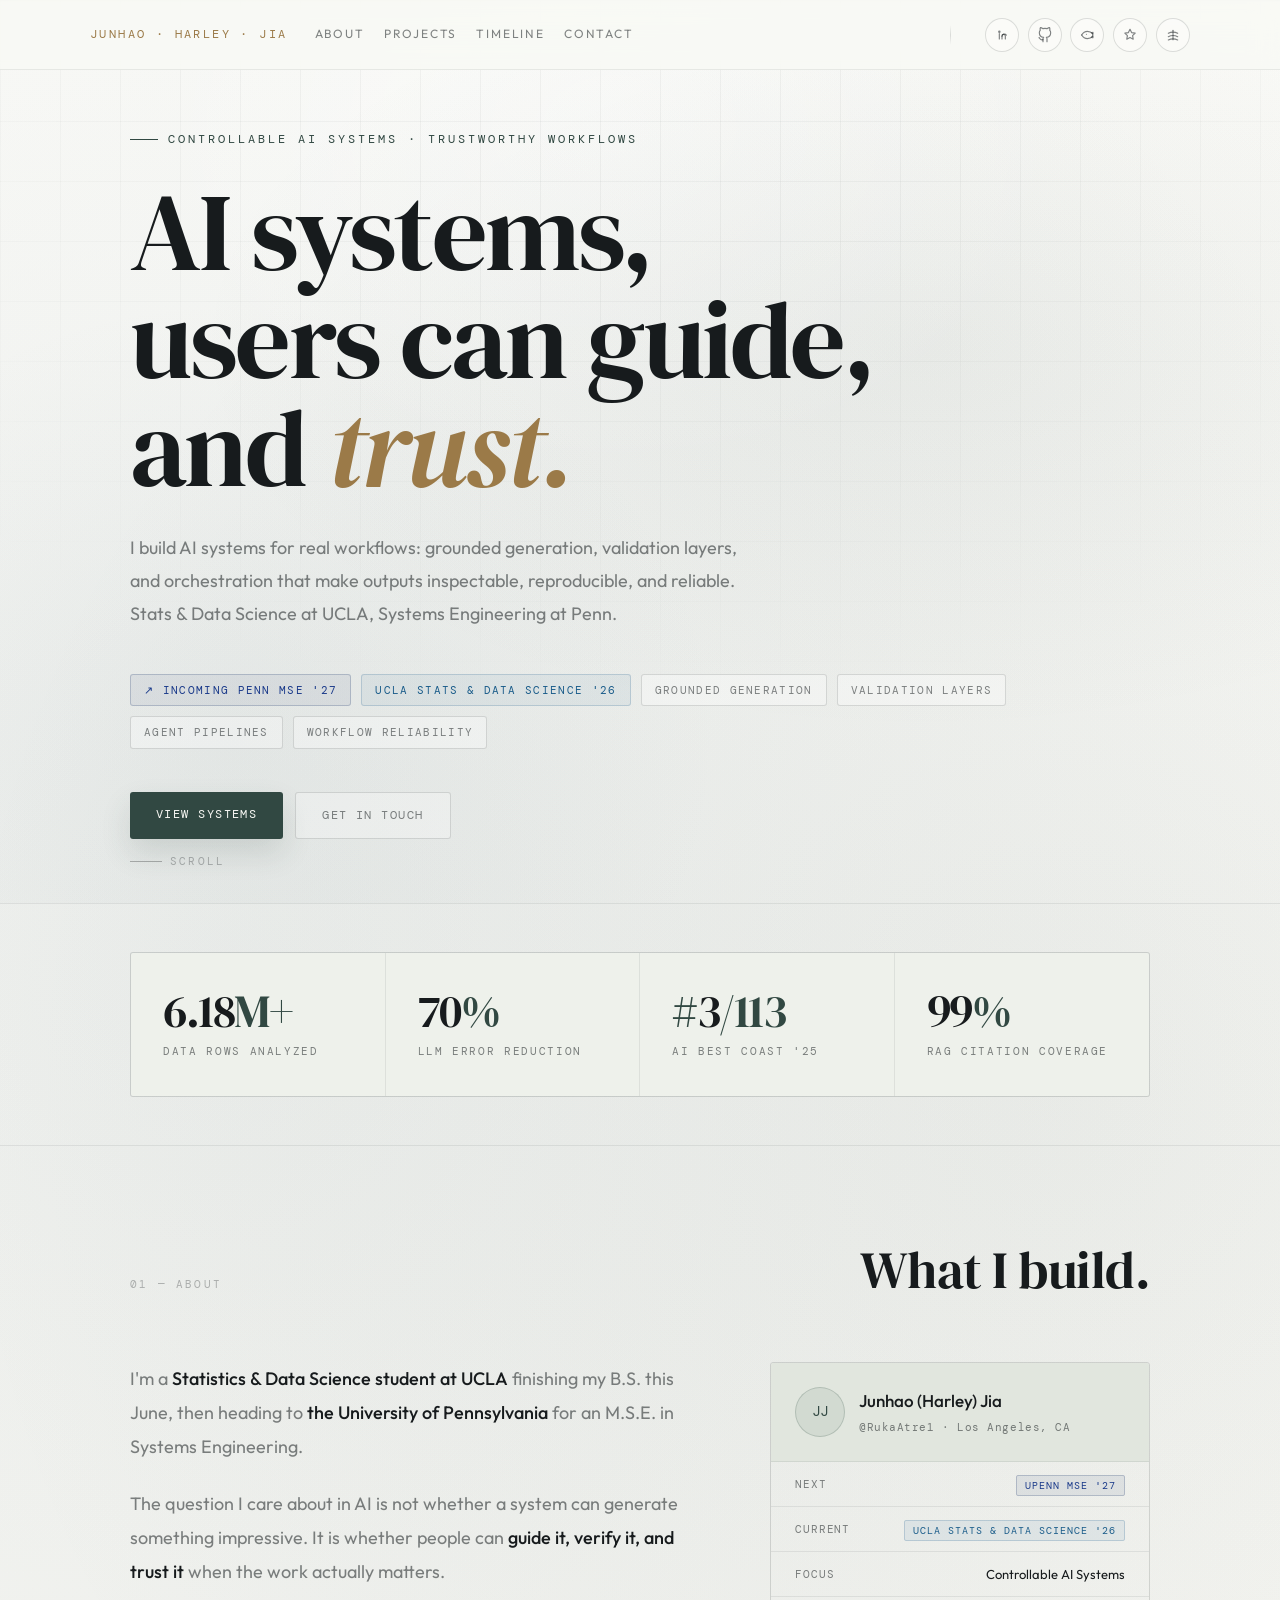
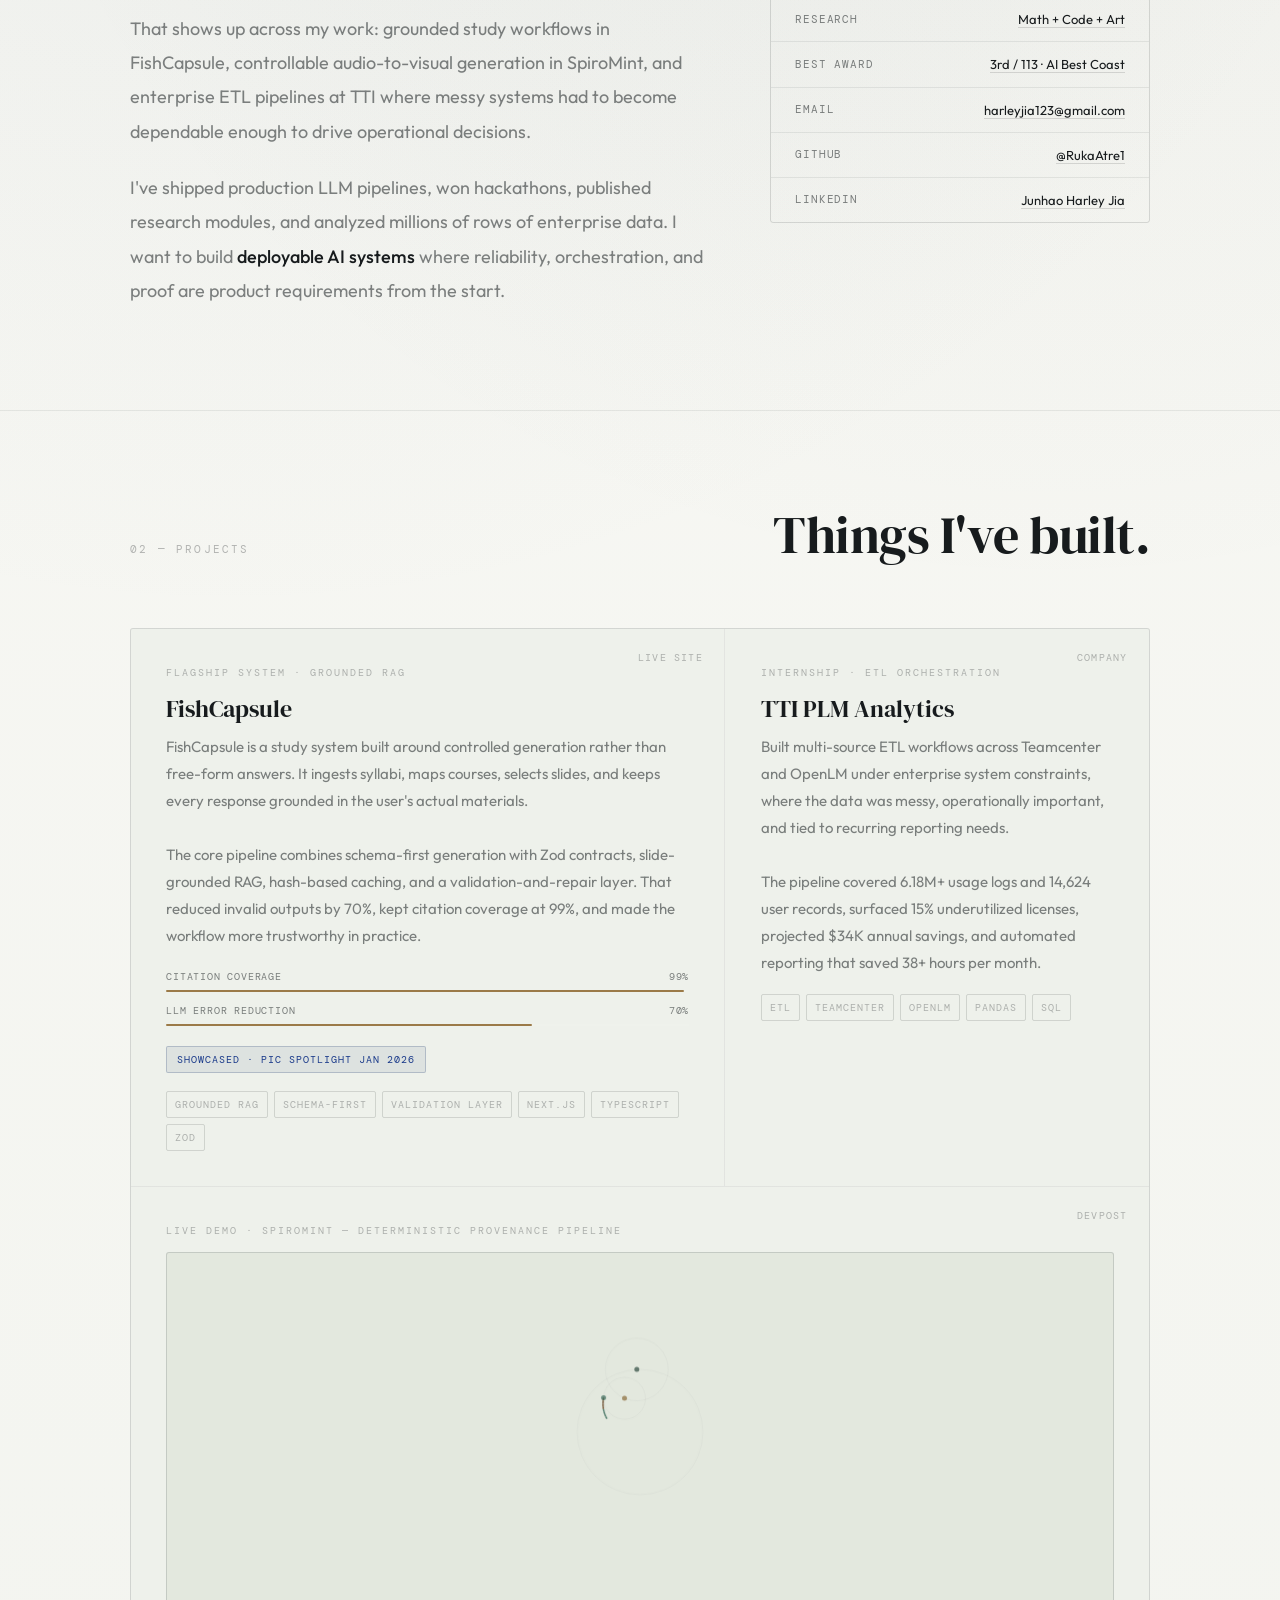
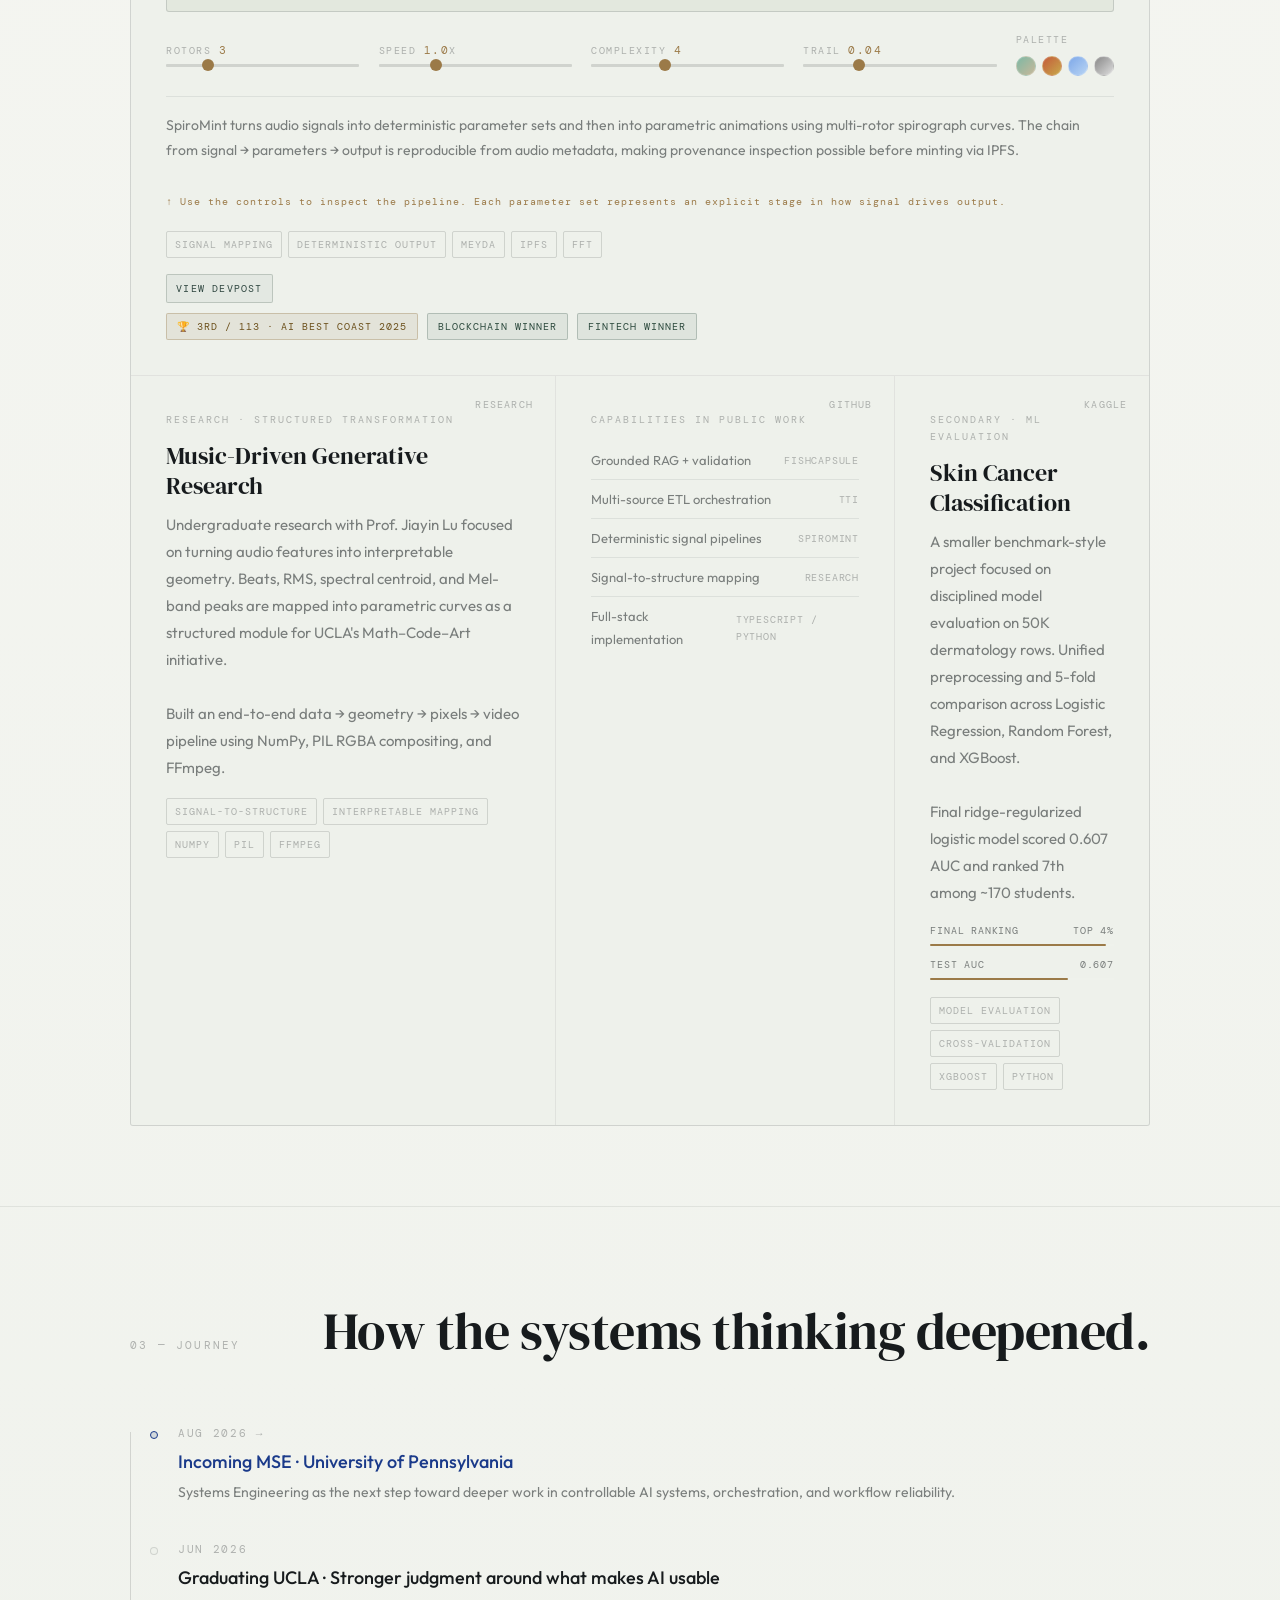
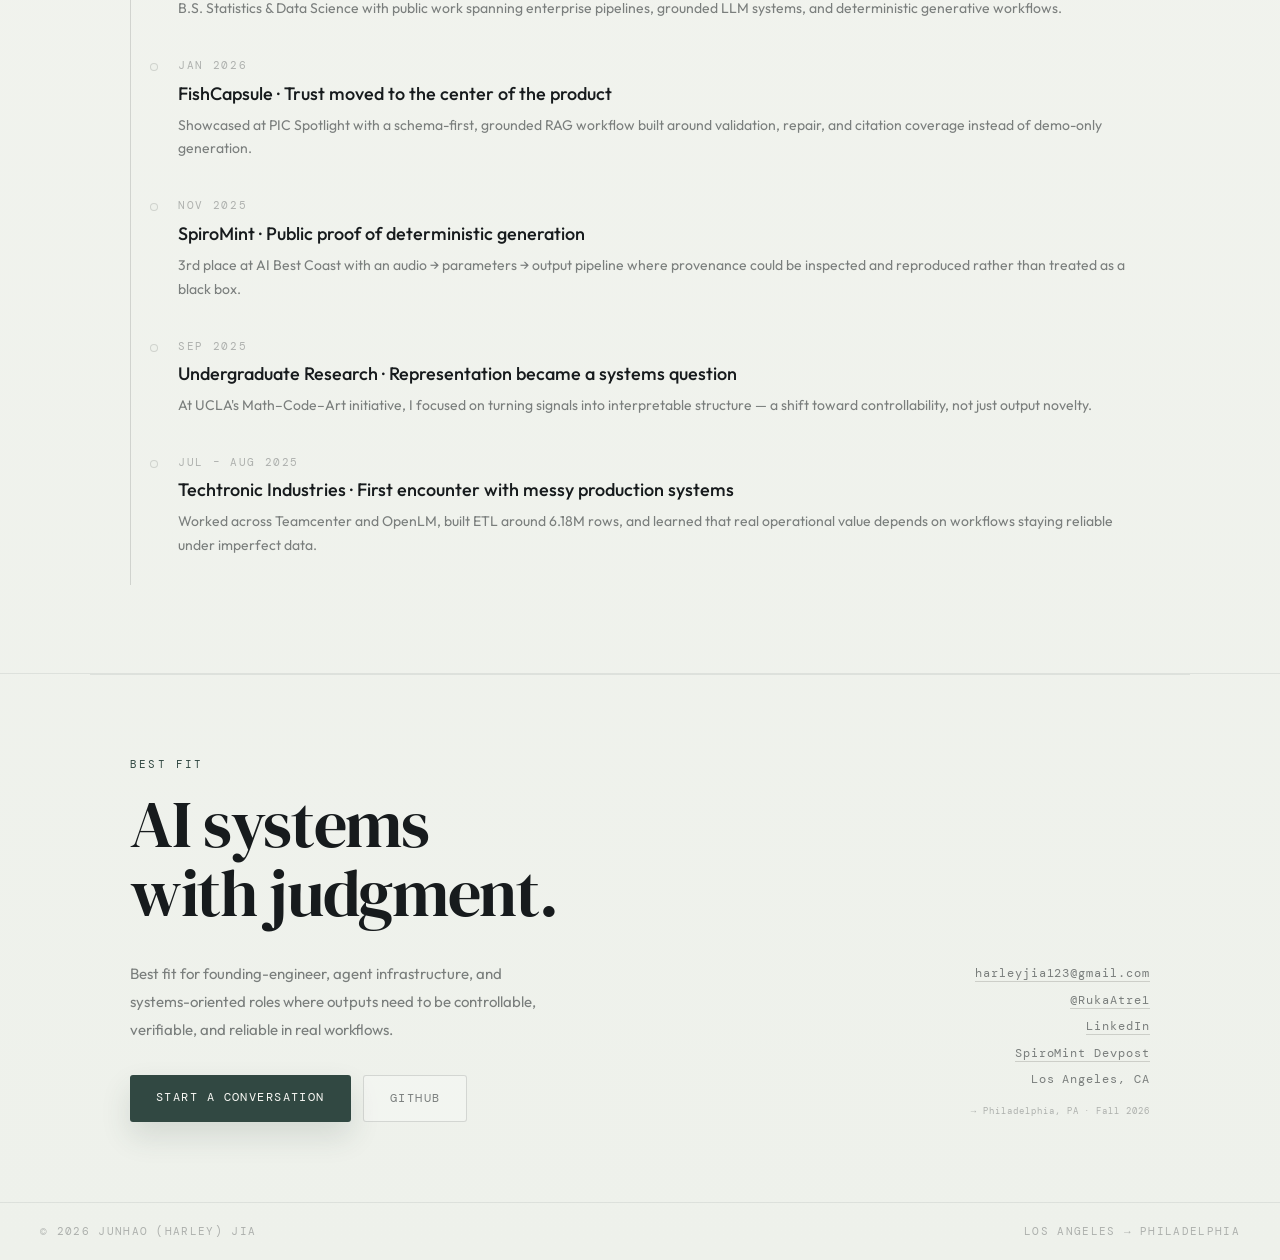
==== commit d46df671: "Update index.html" ====
--- a/index.html
+++ b/index.html
@@ -708,11 +708,11 @@
       and <em>trust.</em>
     </h1>
     <p class="hero-sub">
-      I build AI systems for real workflows: grounded generation, validation layers, and orchestration that make outputs inspectable, reproducible, and reliable. Statistics at UCLA, Systems Engineering at Penn.
+          I build AI systems for real workflows: grounded generation, validation layers, and orchestration that make outputs inspectable, reproducible, and reliable. Stats & Data Science at UCLA, Systems Engineering at Penn.
     </p>
     <div class="hero-tags">
       <span class="tag tag-penn">↗ Incoming Penn MSE '27</span>
-      <span class="tag tag-ucla">UCLA Statistics '26</span>
+              <span class="tag tag-ucla">UCLA STATS & DATA SCIENCE '26</span>
       <span class="tag">Grounded Generation</span>
       <span class="tag">Validation Layers</span>
       <span class="tag">Agent Pipelines</span>
@@ -785,7 +785,7 @@
         </div>
         <div class="pc-rows">
           <div class="pc-row"><span class="pc-key">Next</span><span class="pc-val"><span class="pill pill-penn">UPenn MSE '27</span></span></div>
-          <div class="pc-row"><span class="pc-key">Current</span><span class="pc-val"><span class="pill pill-ucla">UCLA '26</span></span></div>
+              <div class="pc-row"><span class="pc-key">Current</span><span class="pc-val"><span class="pill pill-ucla">UCLA Stats & Data Science '26</span></span></div>
           <div class="pc-row"><span class="pc-key">Focus</span><span class="pc-val">Controllable AI Systems</span></div>
           <div class="pc-row"><span class="pc-key">Research</span><span class="pc-val"><a href="https://jlu227.wixsite.com/kay-lu/teaching" target="_blank" rel="noreferrer">Math + Code + Art</a></span></div>
           <div class="pc-row"><span class="pc-key">Best Award</span><span class="pc-val"><a href="https://devpost.com/software/spiromint" target="_blank" rel="noreferrer">3rd / 113 · AI Best Coast</a></span></div>
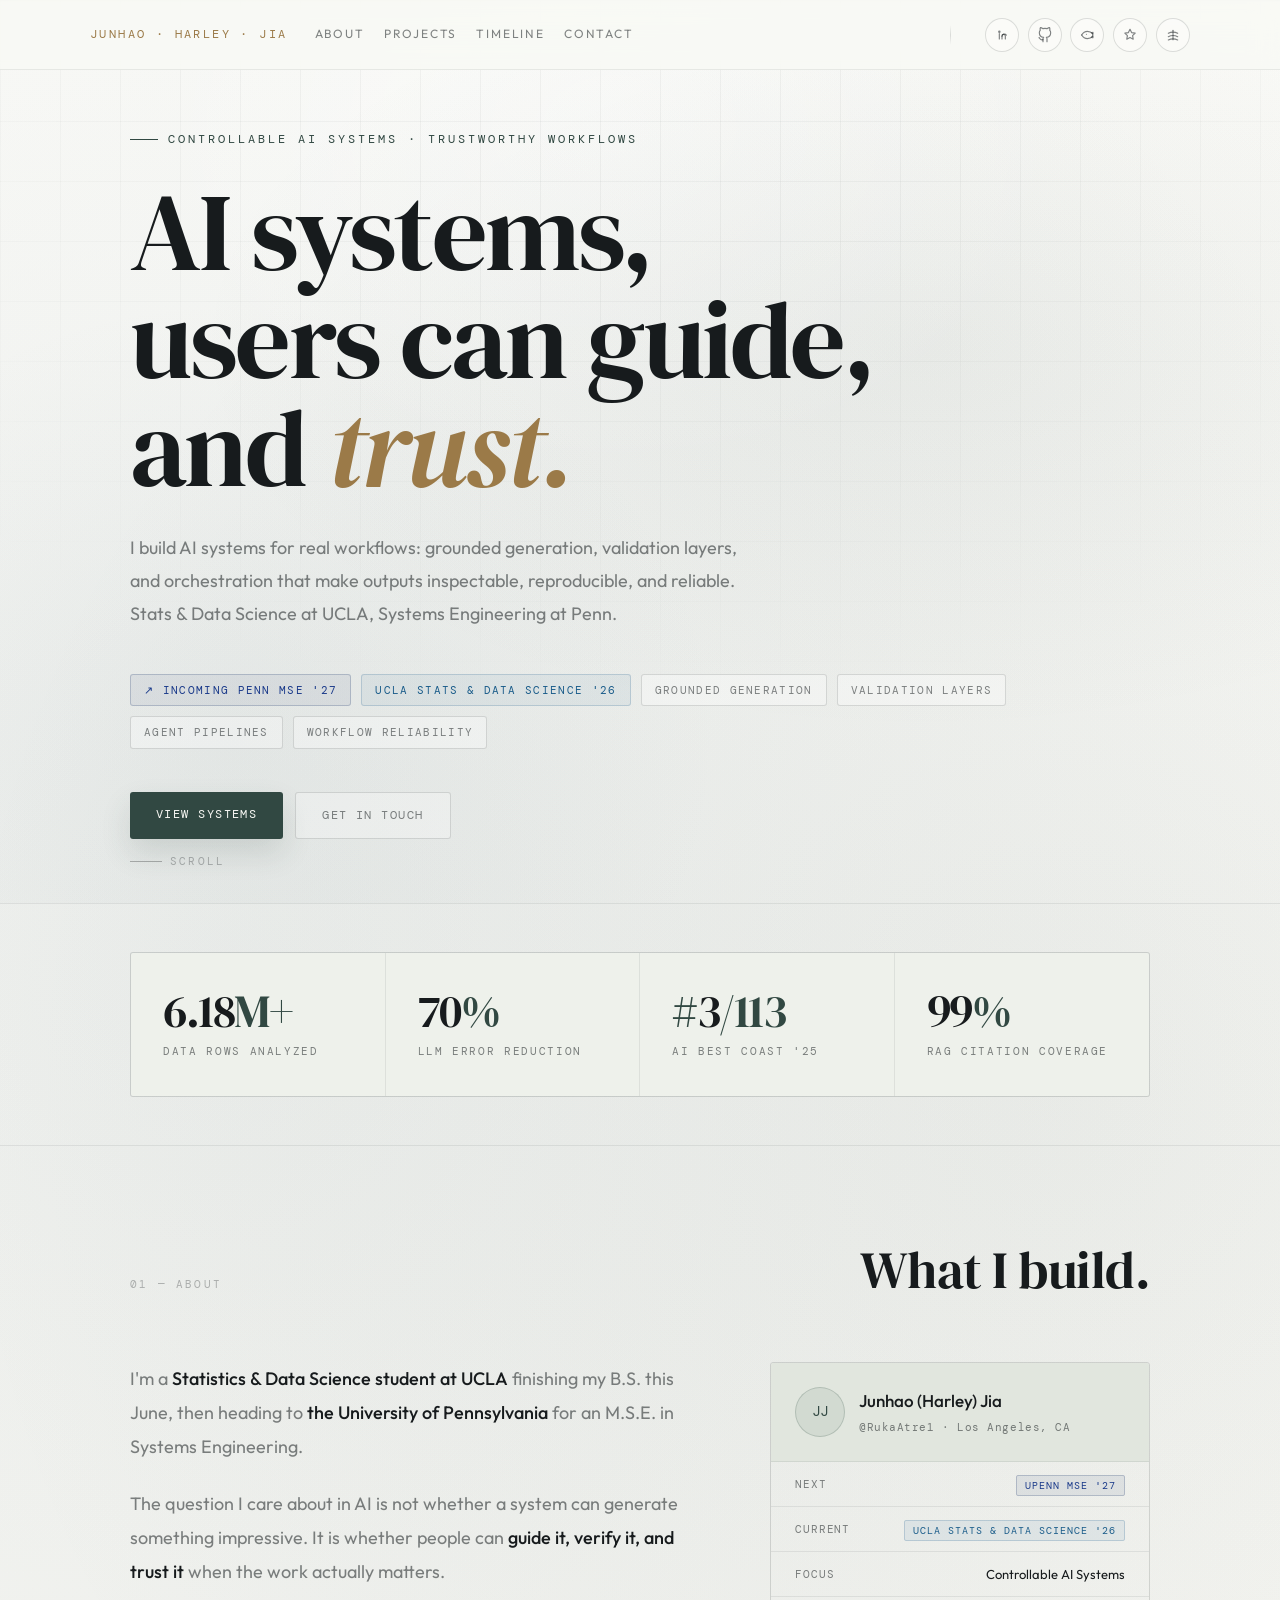
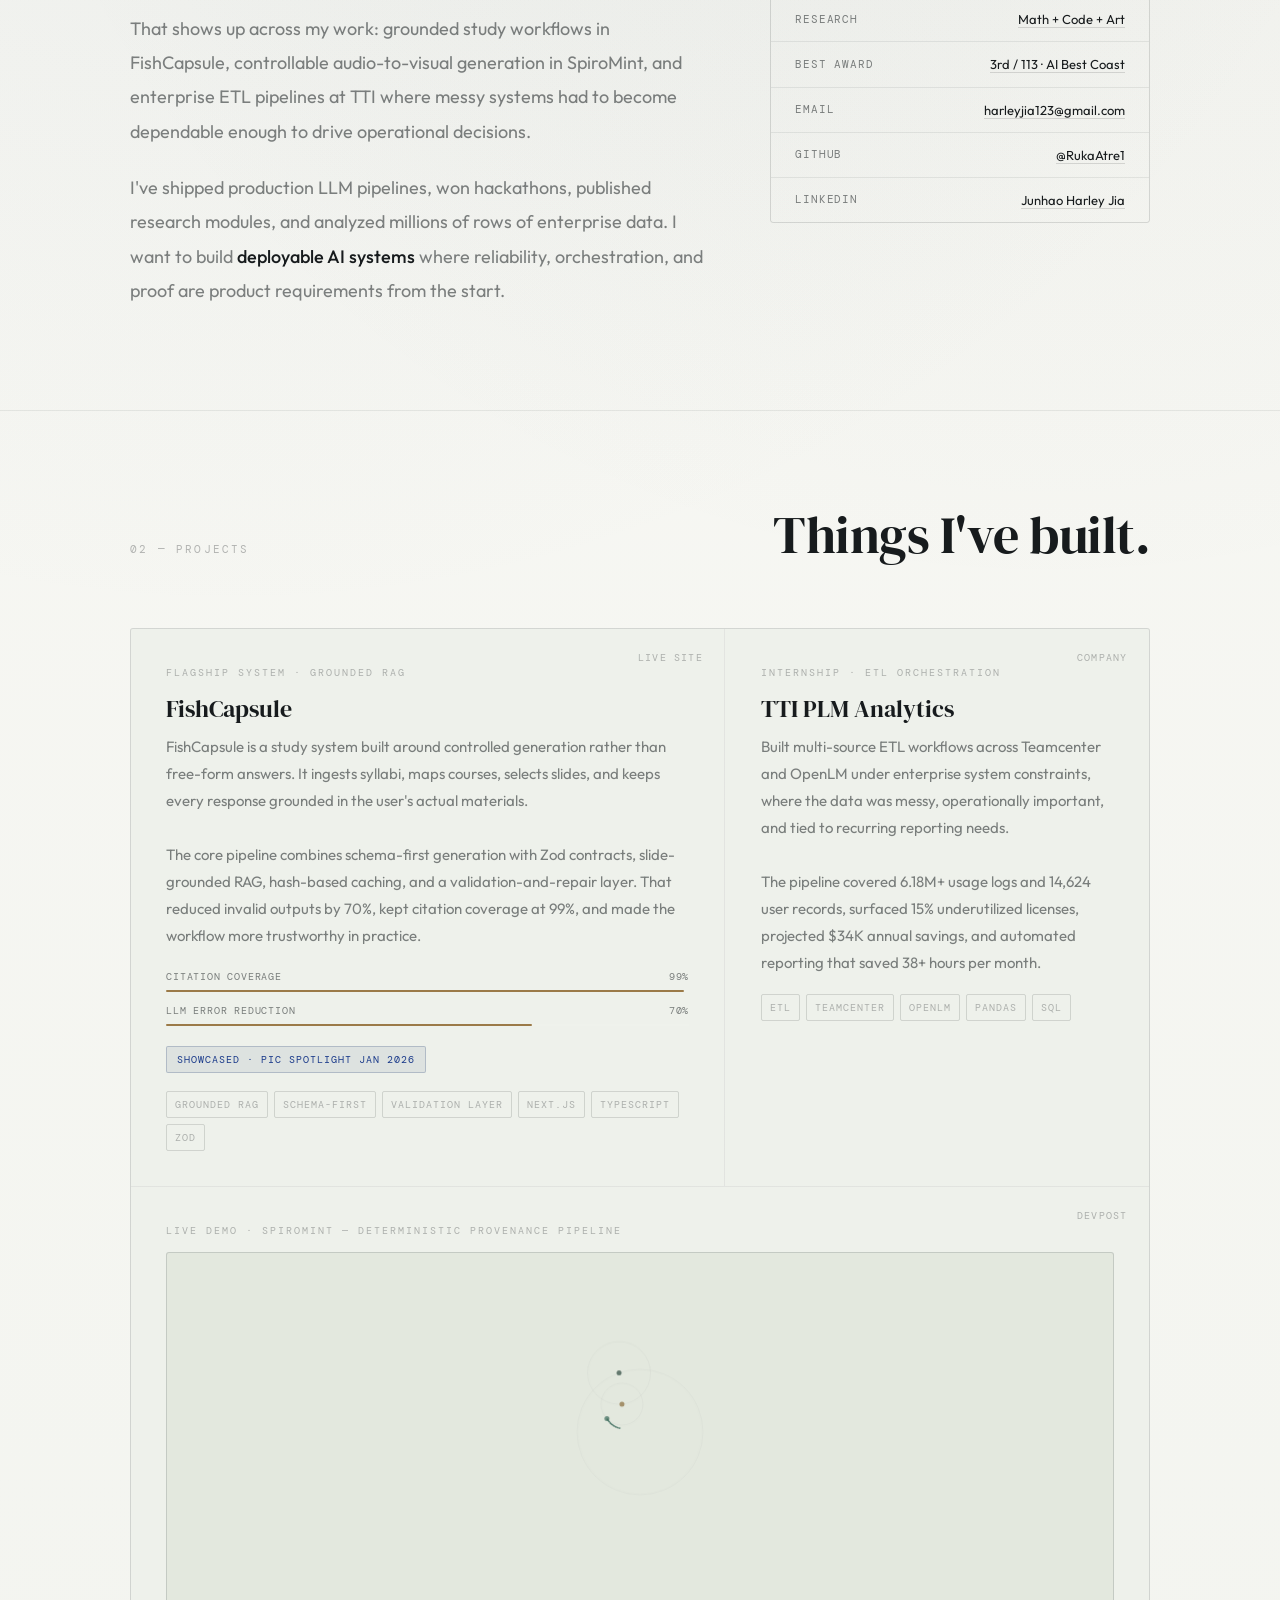
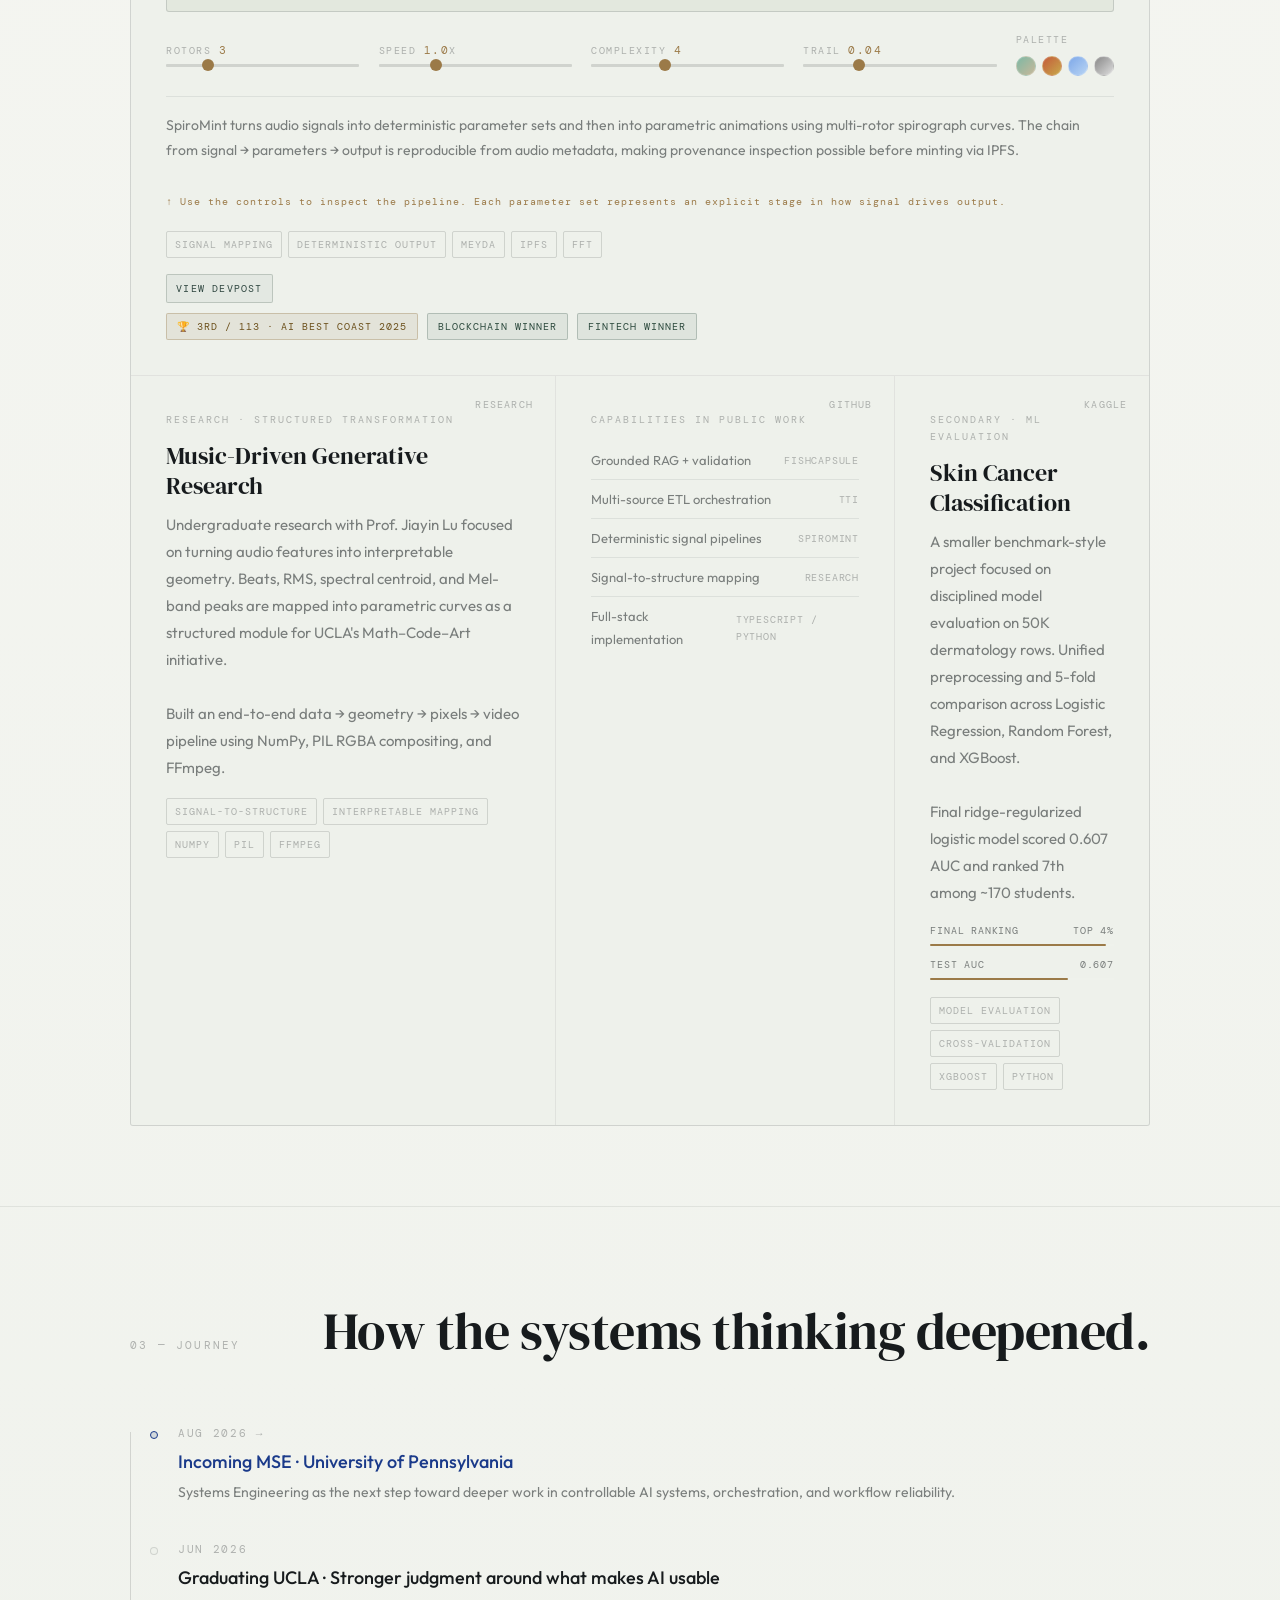
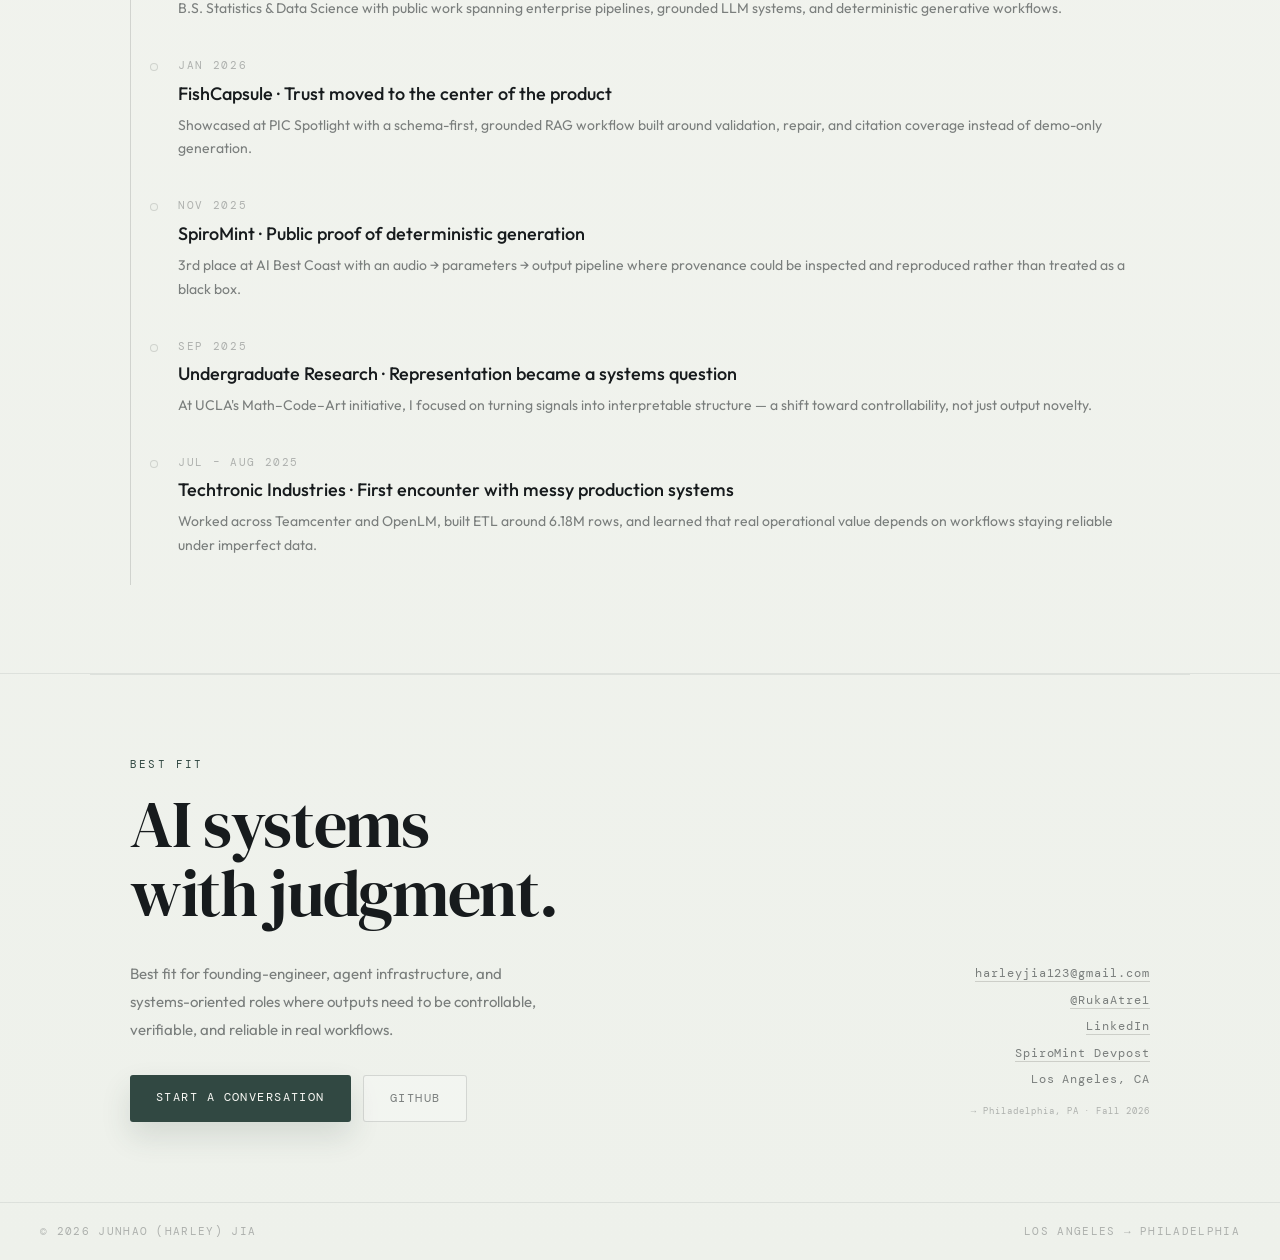
==== commit bbd9727d: "Update index.html" ====
--- a/index.html
+++ b/index.html
@@ -3,7 +3,7 @@
 <head>
 <meta charset="UTF-8">
 <meta name="viewport" content="width=device-width, initial-scale=1.0">
-<title>Harley Jia — Trustworthy AI Systems, RAG Pipelines, and Workflow Reliability</title>
+<title>Junhao | Orchestrator of Agentic Systems</title>
 <meta name="description" content="Harley Jia builds controllable AI systems, grounded RAG pipelines, and orchestration workflows designed for reliability, verification, and trust in real-world use.">
 <link rel="preconnect" href="https://fonts.googleapis.com">
 <link rel="preconnect" href="https://fonts.gstatic.com" crossorigin>
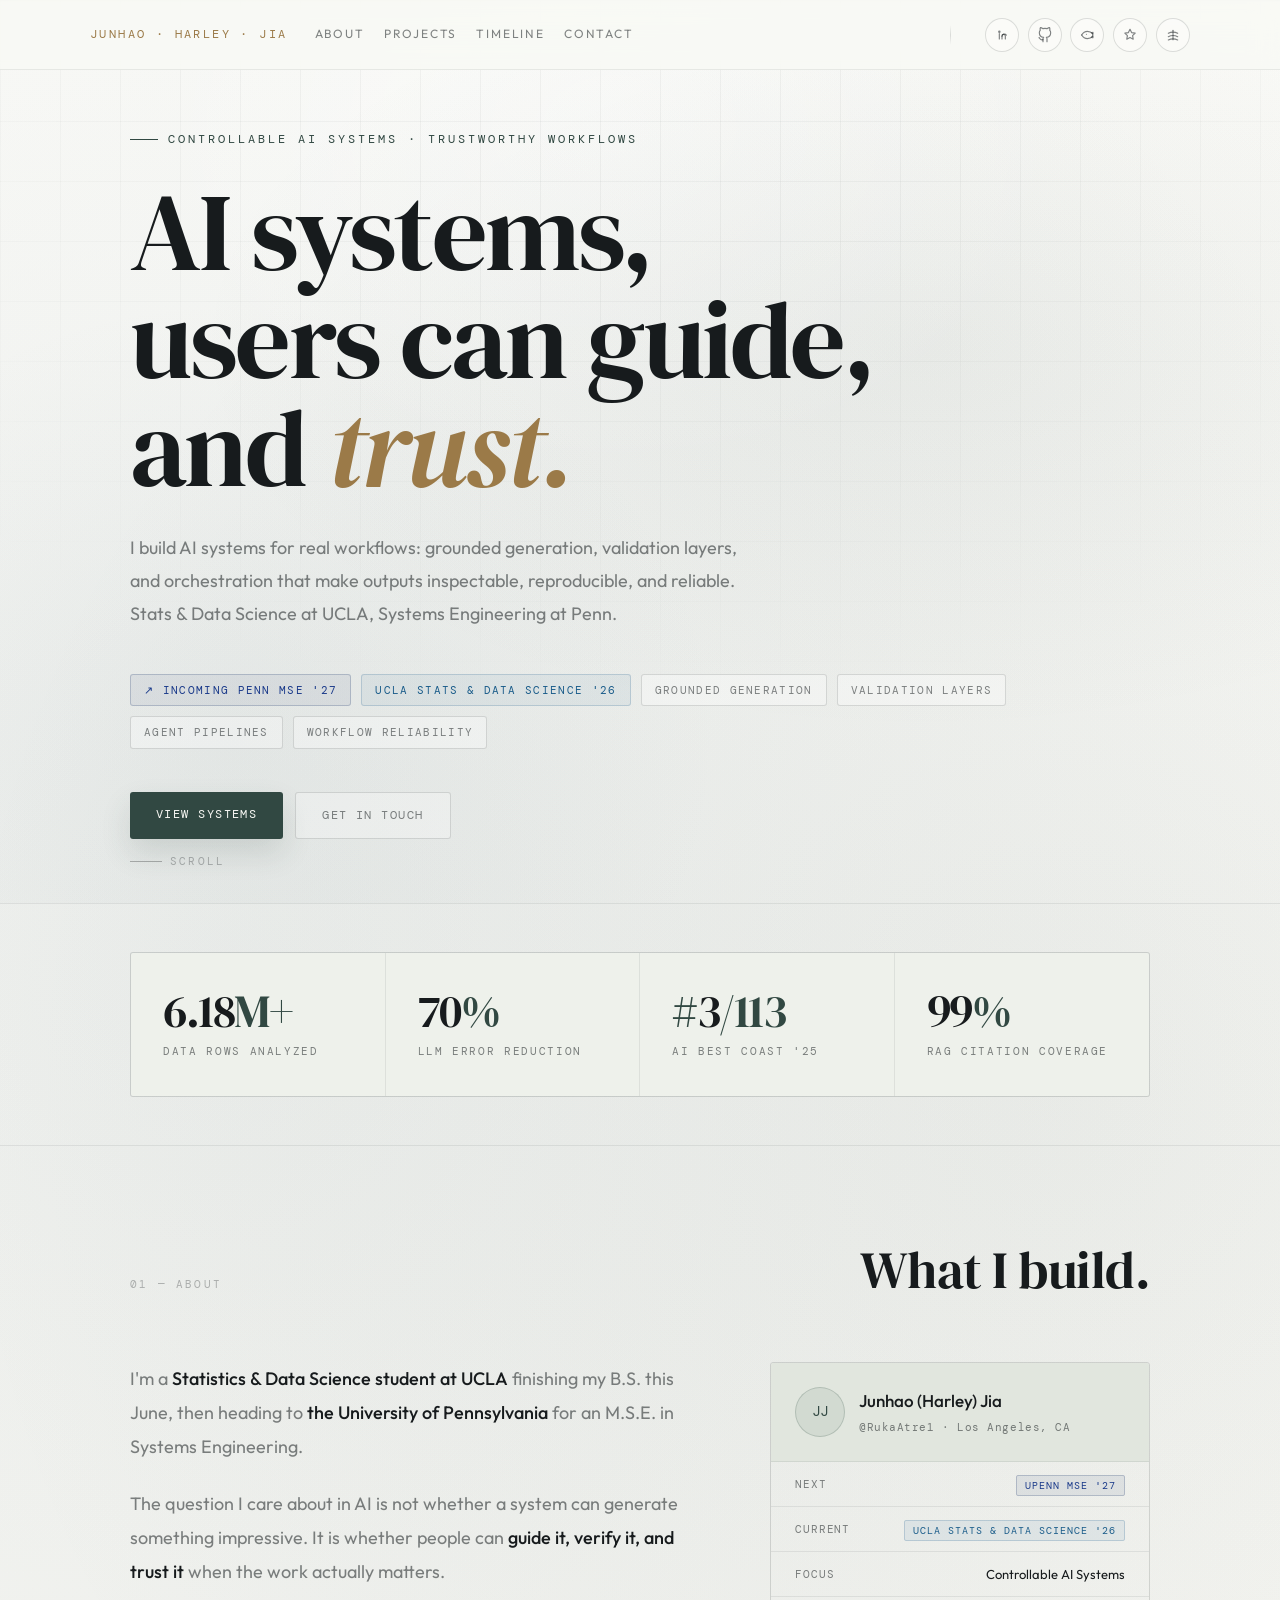
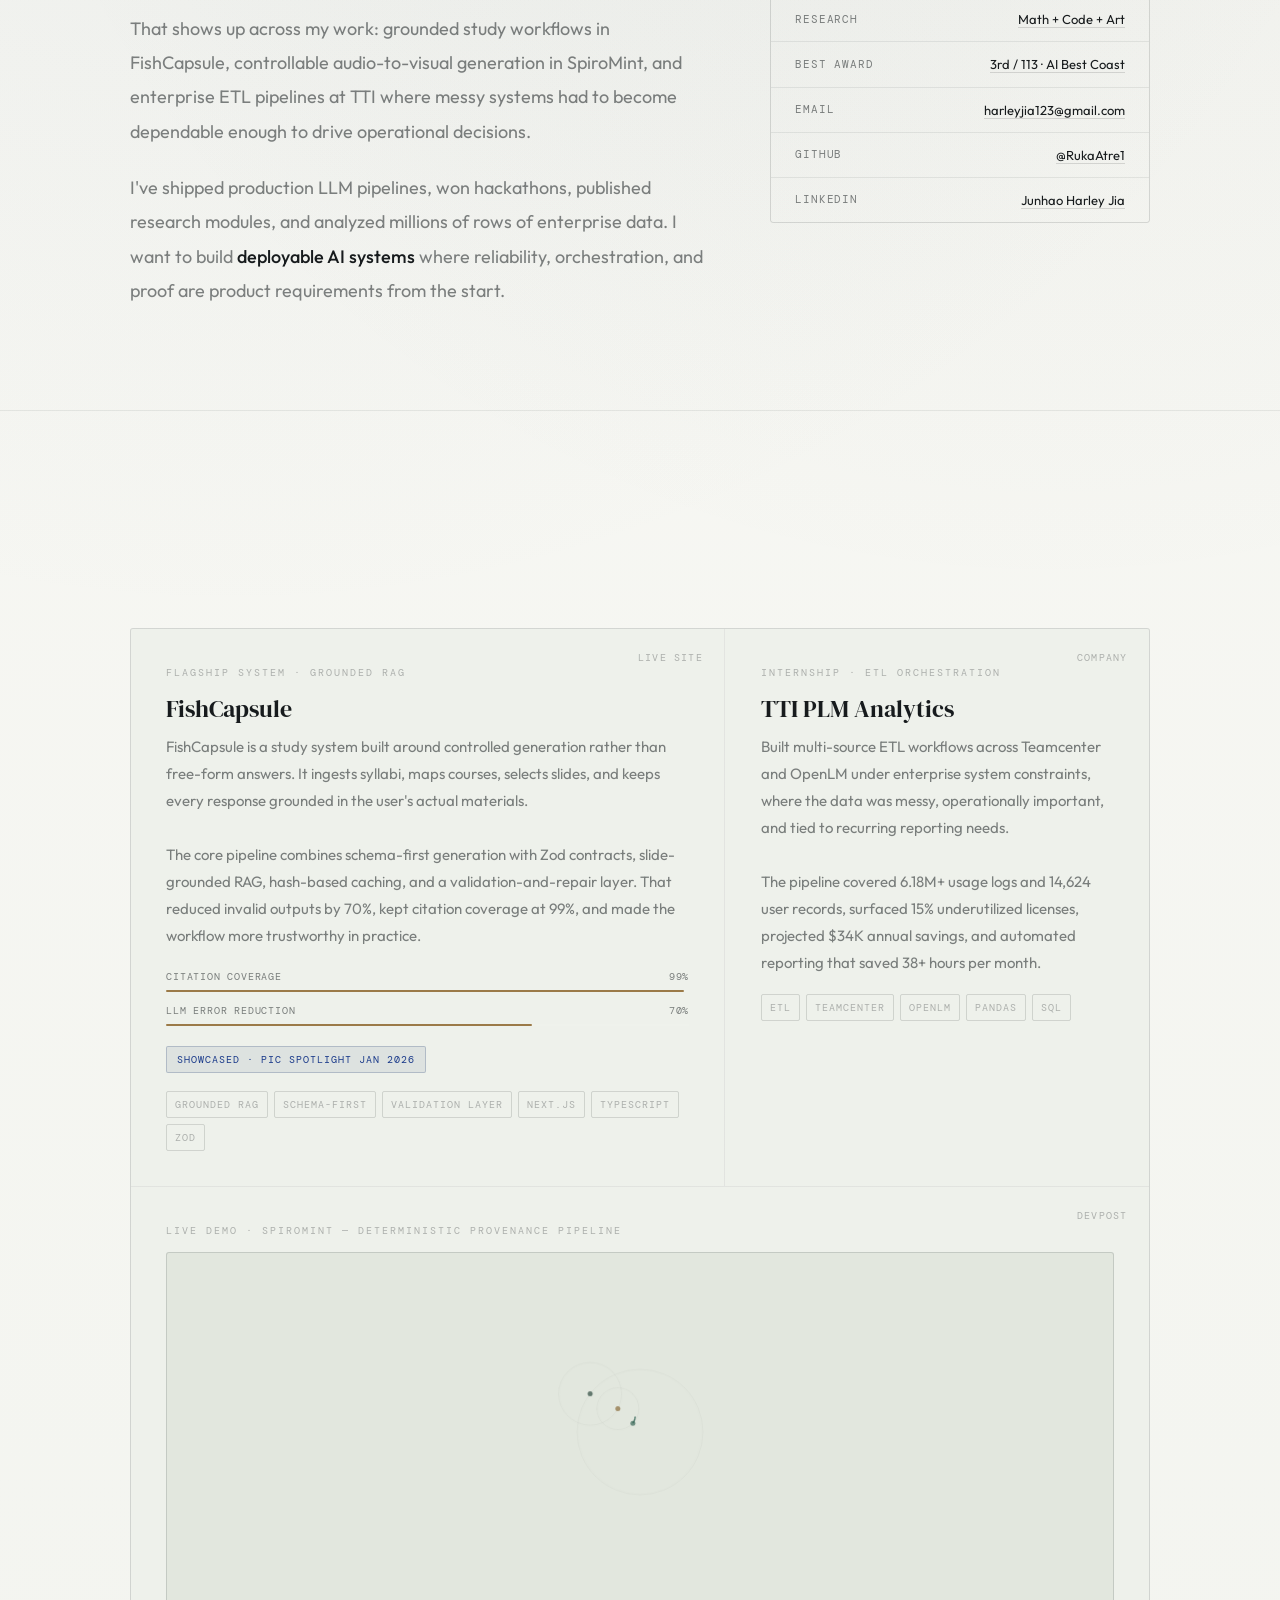
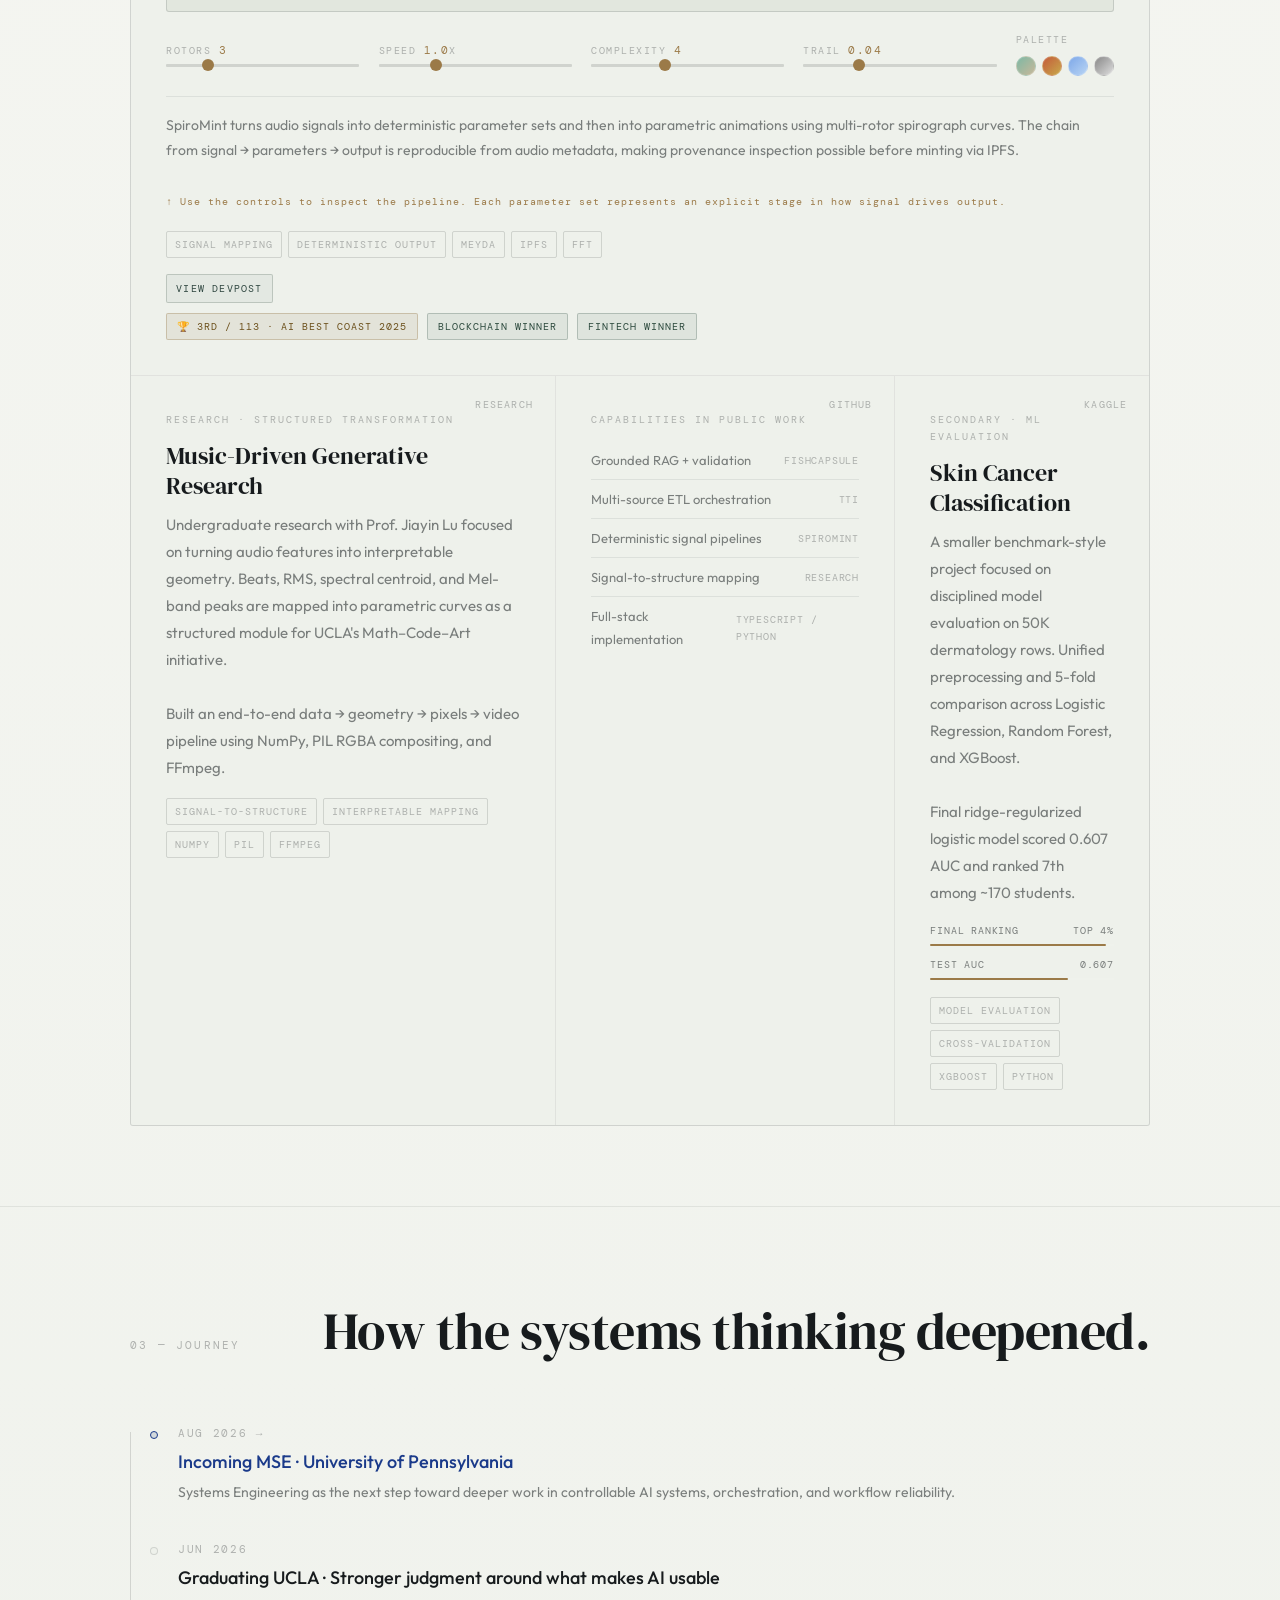
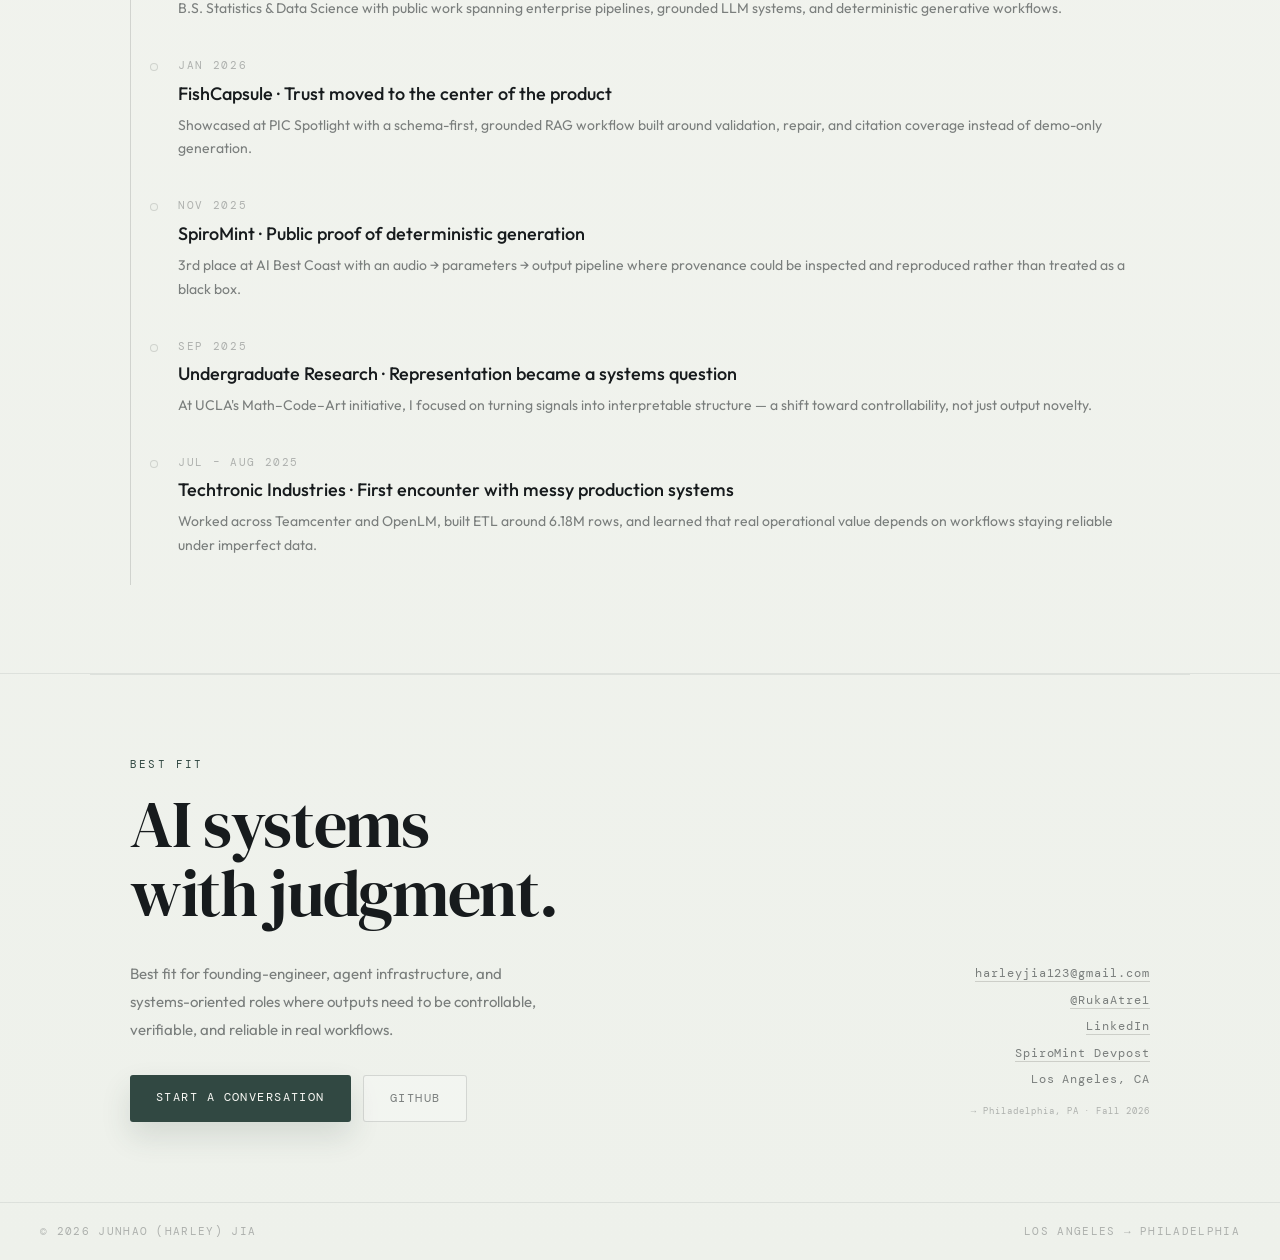
==== commit e2542a75: "Update index.html" ====
--- a/index.html
+++ b/index.html
@@ -3,7 +3,7 @@
 <head>
 <meta charset="UTF-8">
 <meta name="viewport" content="width=device-width, initial-scale=1.0">
-<title>Junhao | Orchestrator of Agentic Systems</title>
+<title>Junhao | AI Systems & Orchestration</title>
 <meta name="description" content="Harley Jia builds controllable AI systems, grounded RAG pipelines, and orchestration workflows designed for reliability, verification, and trust in real-world use.">
 <link rel="preconnect" href="https://fonts.googleapis.com">
 <link rel="preconnect" href="https://fonts.gstatic.com" crossorigin>
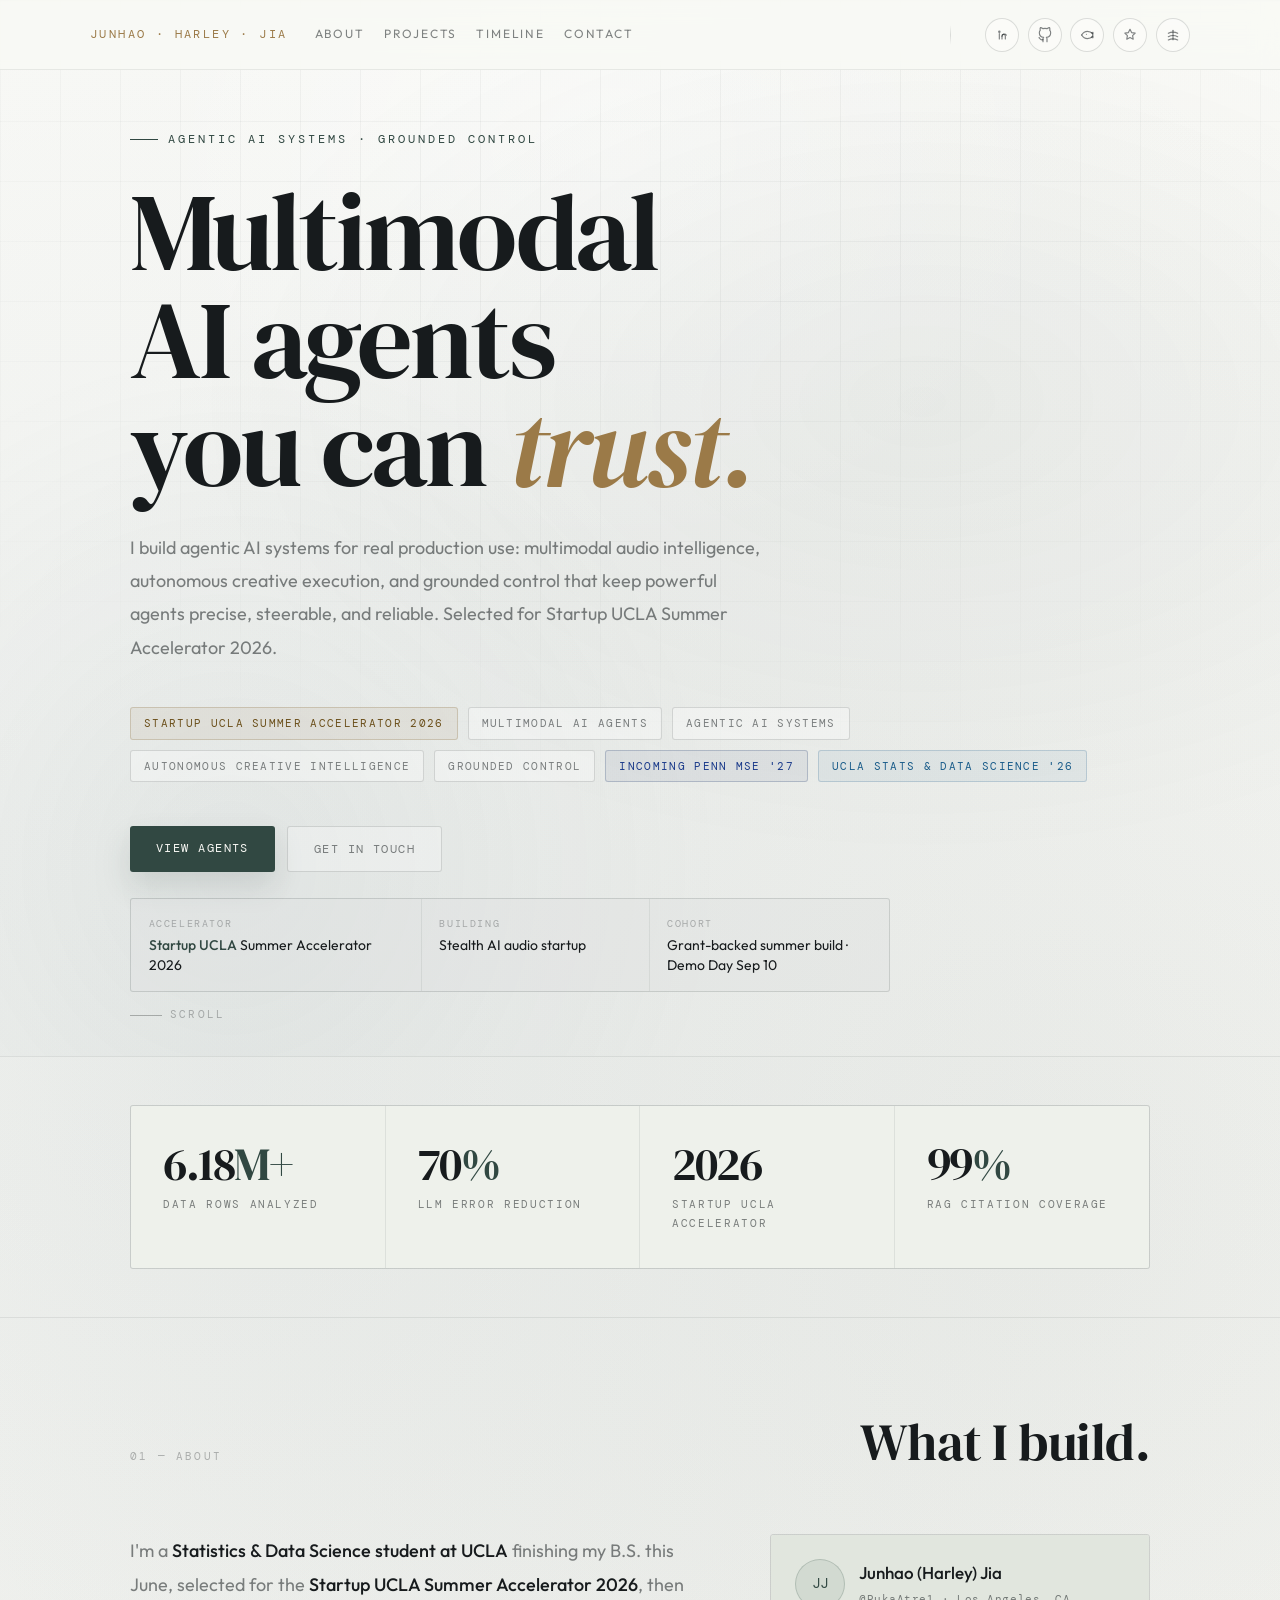
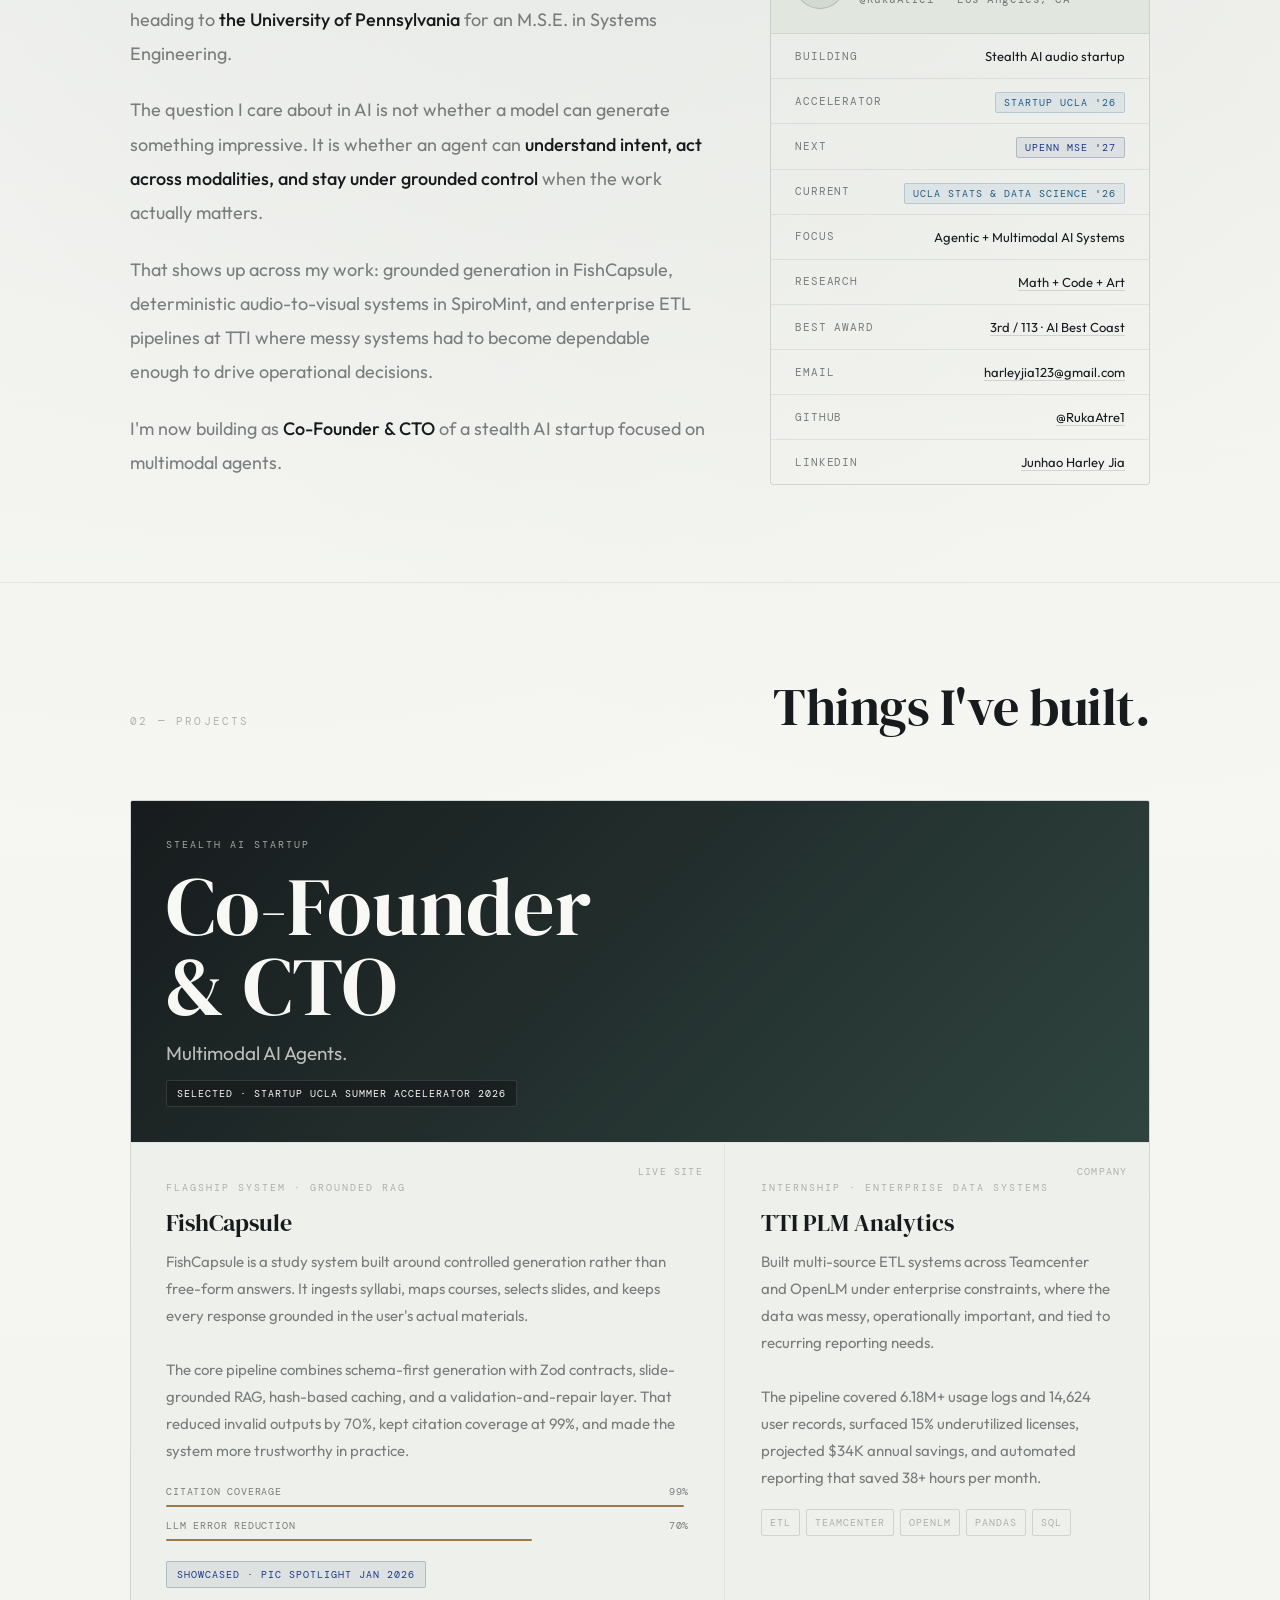
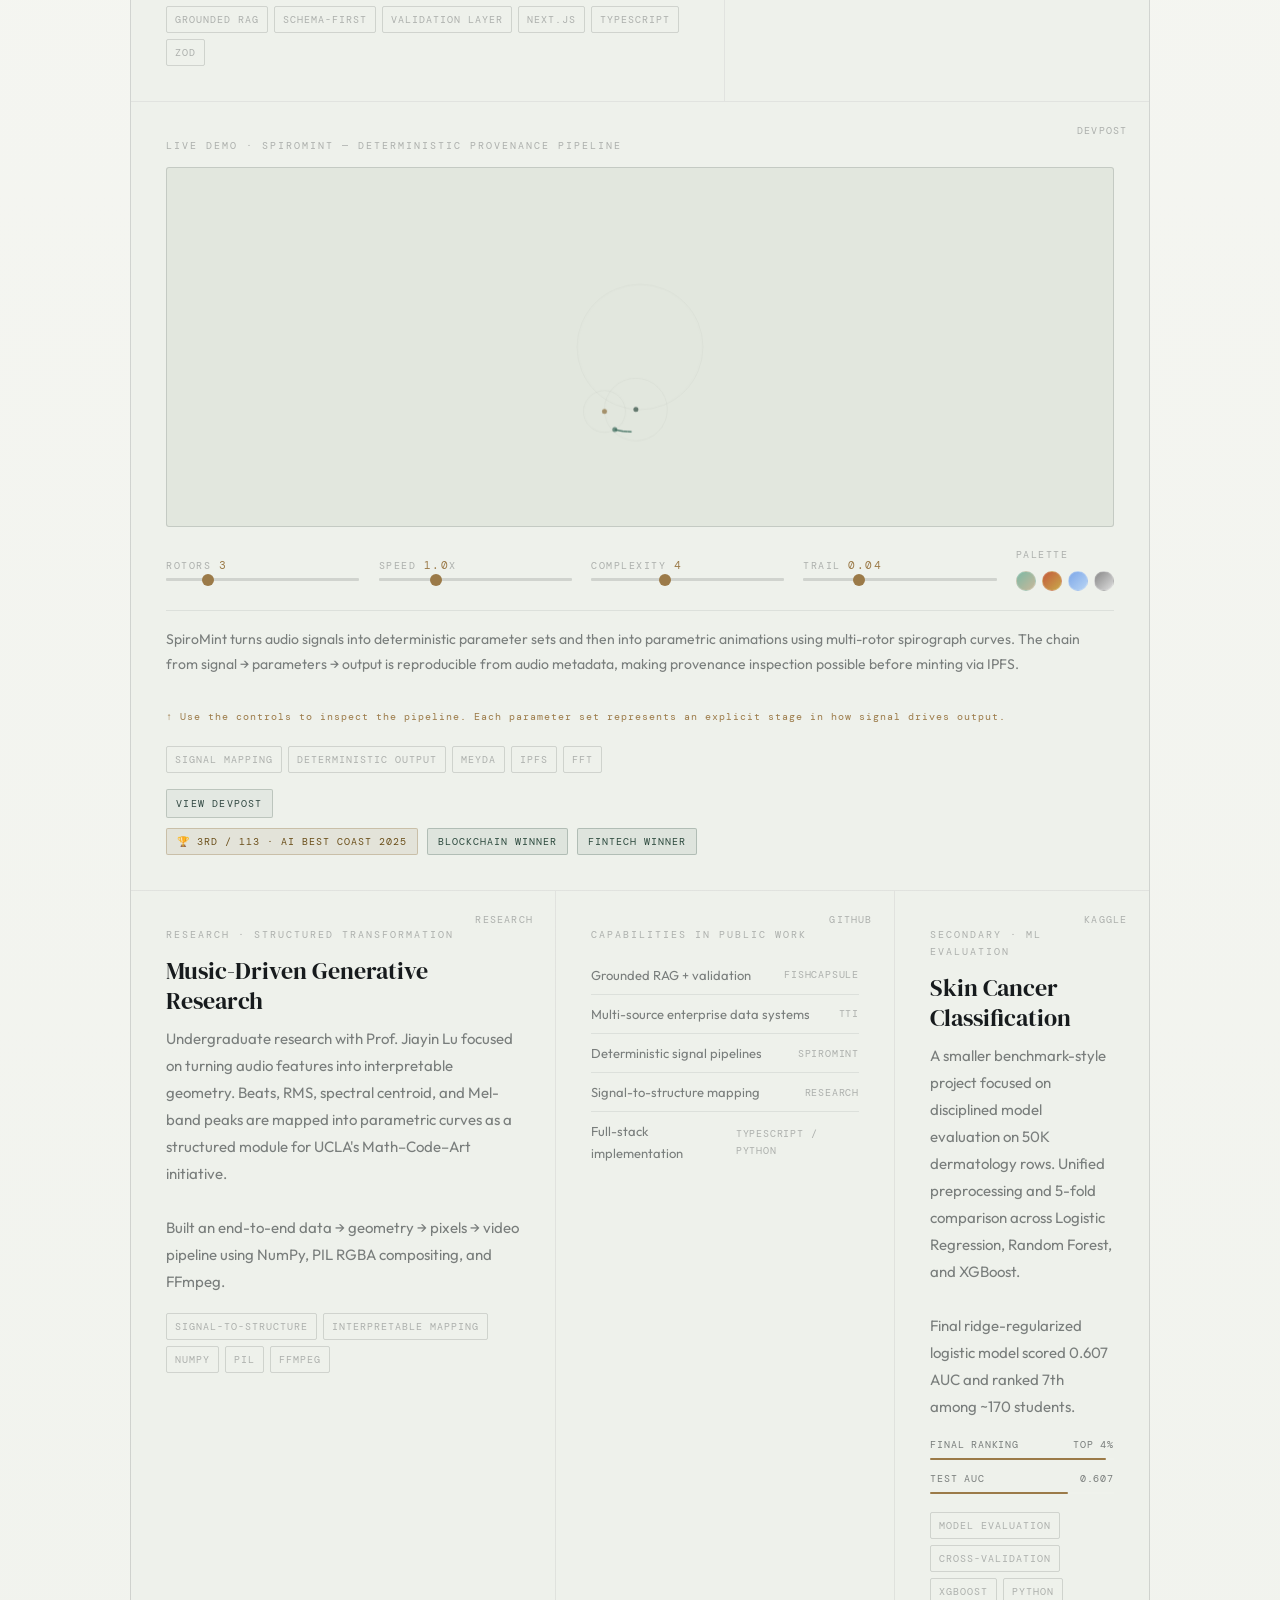
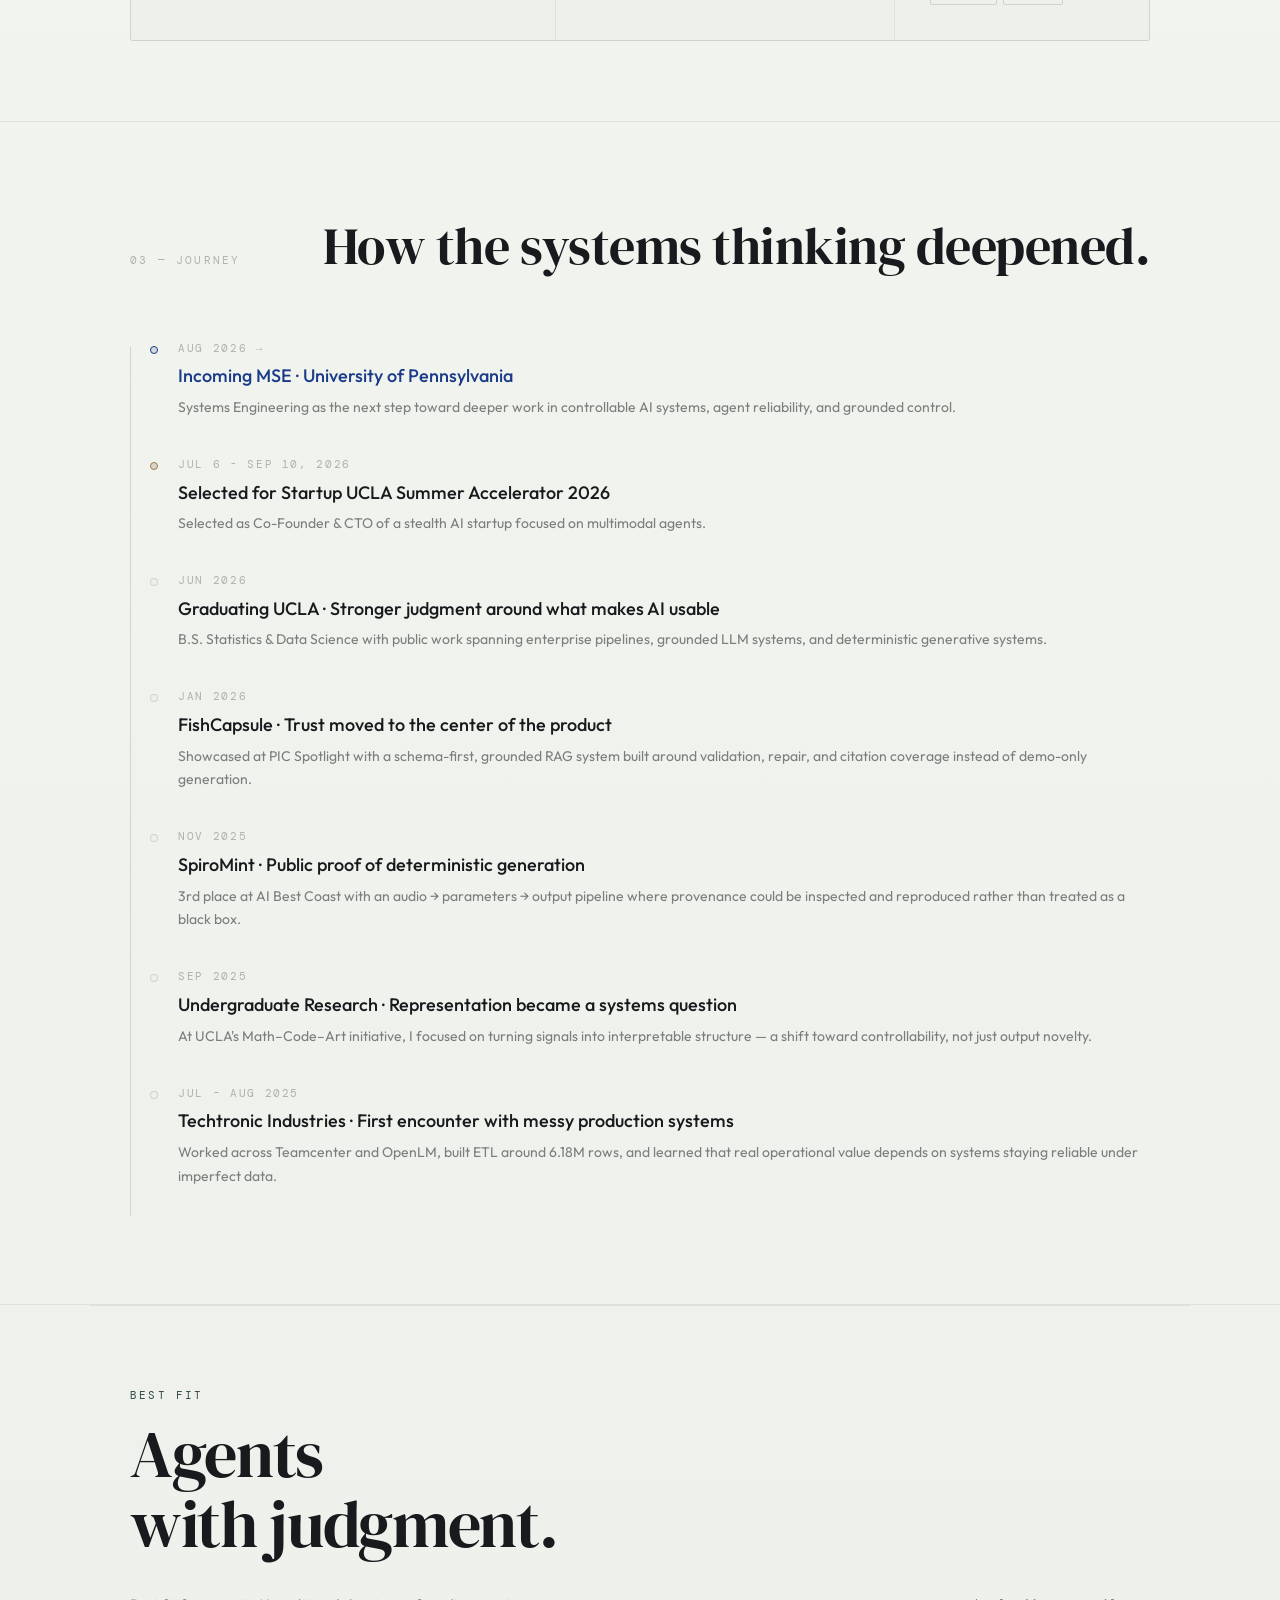
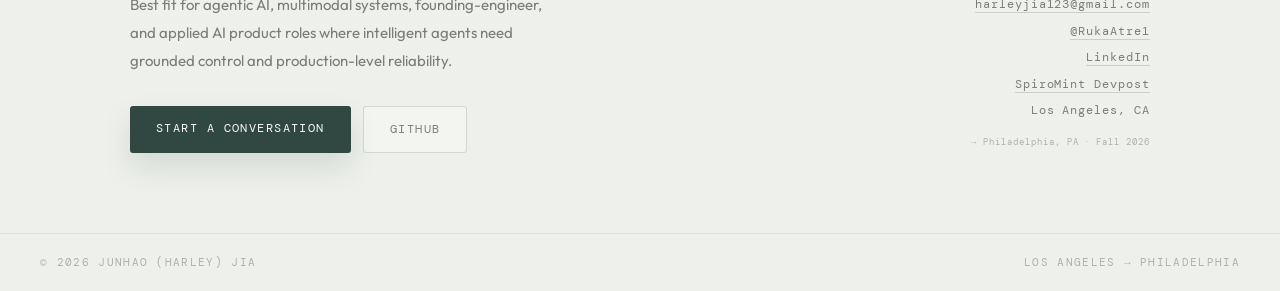
==== commit 1aef589f: "Update index.html" ====
--- a/index.html
+++ b/index.html
@@ -3,8 +3,8 @@
 <head>
 <meta charset="UTF-8">
 <meta name="viewport" content="width=device-width, initial-scale=1.0">
-<title>Junhao | AI Systems & Orchestration</title>
-<meta name="description" content="Harley Jia builds controllable AI systems, grounded RAG pipelines, and orchestration workflows designed for reliability, verification, and trust in real-world use.">
+<title>Junhao | Agentic AI & Multimodal Systems</title>
+<meta name="description" content="Harley Jia builds agentic AI, multimodal AI agents, multimodal AI systems, grounded control systems, and controllable AI systems for real production use. Selected for Startup UCLA Summer Accelerator 2026.">
 <link rel="preconnect" href="https://fonts.googleapis.com">
 <link rel="preconnect" href="https://fonts.gstatic.com" crossorigin>
 <link href="https://fonts.googleapis.com/css2?family=DM+Serif+Display:ital@0;1&family=DM+Mono:wght@300;400;500&family=Outfit:wght@300;400;500;600&display=swap" rel="stylesheet">
@@ -217,6 +217,11 @@
   background: rgba(26,92,138,0.06); border-color: rgba(26,92,138,0.2);
   color: #1a5c8a;
 }
+.tag-accelerator {
+  background: rgba(138,108,58,0.08);
+  border-color: rgba(138,108,58,0.26);
+  color: #6b4f1a;
+}
 
 .hero-btns { display: flex; gap: 12px; flex-wrap: wrap; }
 .btn {
@@ -236,6 +241,39 @@
   border: 0.5px solid var(--line2);
 }
 .btn-out:hover { border-color: var(--accent); color: var(--accent); background: rgba(255,255,255,0.72); }
+
+.founder-signal {
+  display: grid;
+  grid-template-columns: 1.15fr 0.9fr 0.95fr;
+  gap: 1px;
+  width: min(100%, 760px);
+  margin-top: 1.6rem;
+  background: var(--line);
+  border: 0.5px solid var(--line);
+  border-radius: var(--radius);
+  overflow: hidden;
+}
+.founder-cell {
+  padding: 1rem 1.1rem;
+  background: rgba(255,255,255,0.34);
+}
+.founder-k {
+  font-family: var(--font-mono);
+  font-size: 10px;
+  letter-spacing: 0.16em;
+  text-transform: uppercase;
+  color: var(--dim);
+  margin-bottom: 3px;
+}
+.founder-v {
+  font-size: 14px;
+  line-height: 1.45;
+  color: var(--text);
+}
+.founder-v strong {
+  color: var(--accent2);
+  font-weight: 500;
+}
 
 /* scroll indicator */
 .scroll-hint {
@@ -412,8 +450,10 @@
 .award-gold { background: rgba(138,108,58,0.1); color: #6b4f1a; border: 0.5px solid rgba(138,108,58,0.3); }
 .award-blue { background: rgba(1,31,91,0.07); color: #1a3a8a; border: 0.5px solid rgba(1,31,91,0.2); }
 .award-green { background: rgba(45,74,62,0.08); color: #2d4a3e; border: 0.5px solid rgba(45,74,62,0.25); }
+.award-dark { background: rgba(23,27,29,0.72); color: #f8f8f4; border: 0.5px solid rgba(255,255,255,0.12); }
 
 /* grid spans */
+.b-stealth { grid-column: span 12; }
 .b-demo    { grid-column: span 12; }
 .b-fish    { grid-column: span 7; }
 .b-spiro   { grid-column: span 5; }
@@ -473,6 +513,44 @@
 }
 
 /* ── TIMELINE ── */
+/* stealth agent card */
+.b-stealth {
+  min-height: 300px;
+  display: grid;
+  grid-template-columns: 1fr;
+  align-items: end;
+  background:
+    linear-gradient(135deg, rgba(23,27,29,0.97), rgba(49,72,66,0.92)),
+    var(--text);
+  color: #f8f8f4;
+}
+.b-stealth:hover {
+  background:
+    linear-gradient(135deg, rgba(23,27,29,0.98), rgba(49,72,66,0.96)),
+    var(--text);
+}
+.b-stealth .bc-label,
+.b-stealth .bc-link-mark,
+.b-stealth .bc-body,
+.b-stealth .bc-tag,
+.b-stealth .skill-name,
+.b-stealth .skill-proof {
+  color: rgba(248,248,244,0.62);
+}
+.b-stealth .bc-title {
+  color: #f8f8f4;
+  font-size: clamp(46px, 6.4vw, 86px);
+  line-height: 0.98;
+  max-width: 12ch;
+}
+.b-stealth .bc-body {
+  max-width: 54ch;
+  font-size: 19px;
+  color: rgba(248,248,244,0.72);
+}
+.b-stealth .bc-tag {
+  border-color: rgba(255,255,255,0.14);
+}
 .timeline { position: relative; padding-left: 1.5rem; display: flex; flex-direction: column-reverse; }
 .timeline::before {
   content: '';
@@ -495,6 +573,10 @@
 }
 .t-item.future::before {
   border-color: #1a3a8a; background: rgba(1,31,91,0.12);
+}
+.t-item.highlight::before {
+  border-color: var(--accent);
+  background: rgba(138,108,58,0.22);
 }
 .t-year {
   font-family: var(--font-mono); font-size: 11px;
@@ -622,6 +704,8 @@
 /* ── RESPONSIVE ── */
 @media (max-width: 768px) {
   .stats-grid { grid-template-columns: repeat(2,1fr); }
+  .founder-signal { grid-template-columns: 1fr; }
+  .b-stealth { grid-template-columns: 1fr; gap: 1.6rem; }
   .b-fish, .b-spiro, .b-ml, .b-tti, .b-research { grid-column: span 12; }
   .about-grid { grid-template-columns: 1fr; }
   .skills-grid { grid-template-columns: 1fr; }
@@ -636,7 +720,8 @@
   .nav-icon { width: 31px; height: 31px; }
   .hero { padding: 7rem 0 3rem; }
   .hero-content { padding: 0 1.5rem; }
-  .hero-h1 { font-size: clamp(54px, 16vw, 78px); }
+  .hero-eyebrow { flex-wrap: wrap; line-height: 1.8; letter-spacing: 0.18em; }
+  .hero-h1 { font-size: 46px; }
   .hero-sub, .about-text p { font-size: 16px; }
   .scroll-hint { left: 1.5rem; bottom: 1.5rem; }
   .section-inner { padding: 3.5rem 1.5rem; }
@@ -701,26 +786,41 @@
 <section class="hero" id="top">
   <div class="hero-bg"></div>
   <div class="hero-content">
-    <div class="hero-eyebrow">Controllable AI Systems · Trustworthy Workflows</div>
+    <div class="hero-eyebrow">Agentic AI Systems · Grounded Control</div>
     <h1 class="hero-h1">
-      AI systems,<br>
-      users can guide,<br>
-      and <em>trust.</em>
+      Multimodal<br>
+      AI agents<br>
+      you can <em>trust.</em>
     </h1>
     <p class="hero-sub">
-          I build AI systems for real workflows: grounded generation, validation layers, and orchestration that make outputs inspectable, reproducible, and reliable. Stats & Data Science at UCLA, Systems Engineering at Penn.
+          I build agentic AI systems for real production use: multimodal audio intelligence, autonomous creative execution, and grounded control that keep powerful agents precise, steerable, and reliable. Selected for Startup UCLA Summer Accelerator 2026.
     </p>
     <div class="hero-tags">
-      <span class="tag tag-penn">↗ Incoming Penn MSE '27</span>
-              <span class="tag tag-ucla">UCLA STATS & DATA SCIENCE '26</span>
-      <span class="tag">Grounded Generation</span>
-      <span class="tag">Validation Layers</span>
-      <span class="tag">Agent Pipelines</span>
-      <span class="tag">Workflow Reliability</span>
+      <span class="tag tag-accelerator">Startup UCLA Summer Accelerator 2026</span>
+      <span class="tag">Multimodal AI Agents</span>
+      <span class="tag">Agentic AI Systems</span>
+      <span class="tag">Autonomous Creative Intelligence</span>
+      <span class="tag">Grounded Control</span>
+      <span class="tag tag-penn">Incoming Penn MSE '27</span>
+      <span class="tag tag-ucla">UCLA Stats & Data Science '26</span>
     </div>
     <div class="hero-btns">
-      <a href="#projects" class="btn btn-fill">View Systems</a>
+      <a href="#projects" class="btn btn-fill">View Agents</a>
       <a href="#contact" class="btn btn-out">Get in Touch</a>
+    </div>
+    <div class="founder-signal" aria-label="Startup UCLA accelerator signal">
+      <div class="founder-cell">
+        <div class="founder-k">Accelerator</div>
+        <div class="founder-v"><strong>Startup UCLA</strong> Summer Accelerator 2026</div>
+      </div>
+      <div class="founder-cell">
+        <div class="founder-k">Building</div>
+        <div class="founder-v">Stealth AI audio startup</div>
+      </div>
+      <div class="founder-cell">
+        <div class="founder-k">Cohort</div>
+        <div class="founder-v">Grant-backed summer build · Demo Day Sep 10</div>
+      </div>
     </div>
   </div>
   <div class="scroll-hint">
@@ -742,8 +842,8 @@
         <div class="stat-l">LLM error reduction</div>
       </div>
       <div class="stat-card">
-        <div class="stat-n"><span>#</span>3<span>/113</span></div>
-        <div class="stat-l">AI Best Coast '25</div>
+        <div class="stat-n">2026</div>
+        <div class="stat-l">Startup UCLA Accelerator</div>
       </div>
       <div class="stat-card">
         <div class="stat-n">99<span>%</span></div>
@@ -763,16 +863,16 @@
     <div class="about-grid fade-in">
       <div class="about-text">
         <p>
-          I'm a <strong>Statistics & Data Science student at UCLA</strong> finishing my B.S. this June, then heading to <strong>the University of Pennsylvania</strong> for an M.S.E. in Systems Engineering.
+          I'm a <strong>Statistics & Data Science student at UCLA</strong> finishing my B.S. this June, selected for the <strong>Startup UCLA Summer Accelerator 2026</strong>, then heading to <strong>the University of Pennsylvania</strong> for an M.S.E. in Systems Engineering.
         </p>
         <p>
-          The question I care about in AI is not whether a system can generate something impressive. It is whether people can <strong>guide it, verify it, and trust it</strong> when the work actually matters.
+          The question I care about in AI is not whether a model can generate something impressive. It is whether an agent can <strong>understand intent, act across modalities, and stay under grounded control</strong> when the work actually matters.
         </p>
         <p>
-          That shows up across my work: grounded study workflows in FishCapsule, controllable audio-to-visual generation in SpiroMint, and enterprise ETL pipelines at TTI where messy systems had to become dependable enough to drive operational decisions.
+          That shows up across my work: grounded generation in FishCapsule, deterministic audio-to-visual systems in SpiroMint, and enterprise ETL pipelines at TTI where messy systems had to become dependable enough to drive operational decisions.
         </p>
         <p>
-          I've shipped production LLM pipelines, won hackathons, published research modules, and analyzed millions of rows of enterprise data. I want to build <strong>deployable AI systems</strong> where reliability, orchestration, and proof are product requirements from the start.
+          I'm now building as <strong>Co-Founder & CTO</strong> of a stealth AI startup focused on multimodal agents.
         </p>
       </div>
       <div class="profile-card-full">
@@ -784,9 +884,11 @@
           </div>
         </div>
         <div class="pc-rows">
+          <div class="pc-row"><span class="pc-key">Building</span><span class="pc-val">Stealth AI audio startup</span></div>
+          <div class="pc-row"><span class="pc-key">Accelerator</span><span class="pc-val"><span class="pill pill-ucla">Startup UCLA '26</span></span></div>
           <div class="pc-row"><span class="pc-key">Next</span><span class="pc-val"><span class="pill pill-penn">UPenn MSE '27</span></span></div>
-              <div class="pc-row"><span class="pc-key">Current</span><span class="pc-val"><span class="pill pill-ucla">UCLA Stats & Data Science '26</span></span></div>
-          <div class="pc-row"><span class="pc-key">Focus</span><span class="pc-val">Controllable AI Systems</span></div>
+          <div class="pc-row"><span class="pc-key">Current</span><span class="pc-val"><span class="pill pill-ucla">UCLA Stats & Data Science '26</span></span></div>
+          <div class="pc-row"><span class="pc-key">Focus</span><span class="pc-val">Agentic + Multimodal AI Systems</span></div>
           <div class="pc-row"><span class="pc-key">Research</span><span class="pc-val"><a href="https://jlu227.wixsite.com/kay-lu/teaching" target="_blank" rel="noreferrer">Math + Code + Art</a></span></div>
           <div class="pc-row"><span class="pc-key">Best Award</span><span class="pc-val"><a href="https://devpost.com/software/spiromint" target="_blank" rel="noreferrer">3rd / 113 · AI Best Coast</a></span></div>
           <div class="pc-row"><span class="pc-key">Email</span><span class="pc-val"><a href="mailto:harleyjia123@gmail.com">harleyjia123@gmail.com</a></span></div>
@@ -808,6 +910,18 @@
 
     <div class="bento fade-in">
 
+      <!-- Stealth Agent -->
+      <div class="bc b-stealth" aria-label="Stealth AI startup">
+        <div>
+          <div class="bc-label">Stealth AI Startup</div>
+          <div class="bc-title">Co-Founder & CTO</div>
+          <div class="bc-body">
+            Multimodal AI Agents.
+          </div>
+          <div class="award-pill award-dark">Selected · Startup UCLA Summer Accelerator 2026</div>
+        </div>
+      </div>
+
       <!-- FishCapsule -->
       <a class="bc b-fish bc-link-card" href="https://fish-capsule.vercel.app/" target="_blank" rel="noreferrer" aria-label="Open FishCapsule">
         <div class="bc-link-mark">Live site</div>
@@ -815,7 +929,7 @@
         <div class="bc-title">FishCapsule</div>
         <div class="bc-body">
           FishCapsule is a study system built around controlled generation rather than free-form answers. It ingests syllabi, maps courses, selects slides, and keeps every response grounded in the user's actual materials.<br><br>
-          The core pipeline combines schema-first generation with Zod contracts, slide-grounded RAG, hash-based caching, and a validation-and-repair layer. That reduced invalid outputs by 70%, kept citation coverage at 99%, and made the workflow more trustworthy in practice.
+          The core pipeline combines schema-first generation with Zod contracts, slide-grounded RAG, hash-based caching, and a validation-and-repair layer. That reduced invalid outputs by 70%, kept citation coverage at 99%, and made the system more trustworthy in practice.
         </div>
         <div class="prog" style="margin-top:1.2rem">
           <div class="prog-row">
@@ -841,10 +955,10 @@
       <!-- TTI -->
       <a class="bc b-ml bc-link-card" href="https://www.ttigroup.com/" target="_blank" rel="noreferrer" aria-label="Open Techtronic Industries website">
         <div class="bc-link-mark">Company</div>
-        <div class="bc-label">Internship · ETL Orchestration</div>
+        <div class="bc-label">Internship · Enterprise Data Systems</div>
         <div class="bc-title">TTI PLM Analytics</div>
         <div class="bc-body">
-          Built multi-source ETL workflows across Teamcenter and OpenLM under enterprise system constraints, where the data was messy, operationally important, and tied to recurring reporting needs.<br><br>
+          Built multi-source ETL systems across Teamcenter and OpenLM under enterprise constraints, where the data was messy, operationally important, and tied to recurring reporting needs.<br><br>
           The pipeline covered 6.18M+ usage logs and 14,624 user records, surfaced 15% underutilized licenses, projected $34K annual savings, and automated reporting that saved 38+ hours per month.
         </div>
         <div class="bc-tags">
@@ -935,7 +1049,7 @@
         <div class="bc-link-mark">GitHub</div>
         <div class="bc-label">Capabilities in Public Work</div>
         <div class="skill-item"><span class="skill-name">Grounded RAG + validation</span><div class="skill-dots"><span class="skill-proof">FishCapsule</span></div></div>
-        <div class="skill-item"><span class="skill-name">Multi-source ETL orchestration</span><div class="skill-dots"><span class="skill-proof">TTI</span></div></div>
+        <div class="skill-item"><span class="skill-name">Multi-source enterprise data systems</span><div class="skill-dots"><span class="skill-proof">TTI</span></div></div>
         <div class="skill-item"><span class="skill-name">Deterministic signal pipelines</span><div class="skill-dots"><span class="skill-proof">SpiroMint</span></div></div>
         <div class="skill-item"><span class="skill-name">Signal-to-structure mapping</span><div class="skill-dots"><span class="skill-proof">Research</span></div></div>
         <div class="skill-item"><span class="skill-name">Full-stack implementation</span><div class="skill-dots"><span class="skill-proof">TypeScript / Python</span></div></div>
@@ -989,7 +1103,7 @@
       <div class="t-item">
         <div class="t-year">Jul – Aug 2025</div>
         <div class="t-main">Techtronic Industries · First encounter with messy production systems</div>
-        <div class="t-sub">Worked across Teamcenter and OpenLM, built ETL around 6.18M rows, and learned that real operational value depends on workflows staying reliable under imperfect data.</div>
+        <div class="t-sub">Worked across Teamcenter and OpenLM, built ETL around 6.18M rows, and learned that real operational value depends on systems staying reliable under imperfect data.</div>
       </div>
       <div class="t-item">
         <div class="t-year">Sep 2025</div>
@@ -1004,17 +1118,22 @@
       <div class="t-item">
         <div class="t-year">Jan 2026</div>
         <div class="t-main">FishCapsule · Trust moved to the center of the product</div>
-        <div class="t-sub">Showcased at PIC Spotlight with a schema-first, grounded RAG workflow built around validation, repair, and citation coverage instead of demo-only generation.</div>
+        <div class="t-sub">Showcased at PIC Spotlight with a schema-first, grounded RAG system built around validation, repair, and citation coverage instead of demo-only generation.</div>
       </div>
       <div class="t-item">
         <div class="t-year">Jun 2026</div>
         <div class="t-main">Graduating UCLA · Stronger judgment around what makes AI usable</div>
-        <div class="t-sub">B.S. Statistics & Data Science with public work spanning enterprise pipelines, grounded LLM systems, and deterministic generative workflows.</div>
+        <div class="t-sub">B.S. Statistics & Data Science with public work spanning enterprise pipelines, grounded LLM systems, and deterministic generative systems.</div>
+      </div>
+      <div class="t-item highlight">
+        <div class="t-year">Jul 6 - Sep 10, 2026</div>
+        <div class="t-main">Selected for Startup UCLA Summer Accelerator 2026</div>
+        <div class="t-sub">Selected as Co-Founder & CTO of a stealth AI startup focused on multimodal agents.</div>
       </div>
       <div class="t-item future">
         <div class="t-year">Aug 2026 →</div>
         <div class="t-main" style="color:#1a3a8a">Incoming MSE · University of Pennsylvania</div>
-        <div class="t-sub">Systems Engineering as the next step toward deeper work in controllable AI systems, orchestration, and workflow reliability.</div>
+        <div class="t-sub">Systems Engineering as the next step toward deeper work in controllable AI systems, agent reliability, and grounded control.</div>
       </div>
     </div>
   </div>
@@ -1025,9 +1144,9 @@
   <div class="contact-section fade-in">
     <div class="contact-left">
       <div class="contact-eyebrow">Best fit</div>
-      <div class="contact-h2">AI systems<br>with judgment.</div>
+      <div class="contact-h2">Agents<br>with judgment.</div>
       <div style="max-width:420px;margin:1rem 0 2rem;color:var(--muted);font-size:15px;line-height:1.85">
-        Best fit for founding-engineer, agent infrastructure, and systems-oriented roles where outputs need to be controllable, verifiable, and reliable in real workflows.
+        Best fit for agentic AI, multimodal systems, founding-engineer, and applied AI product roles where intelligent agents need grounded control and production-level reliability.
       </div>
       <div class="hero-btns">
         <a href="mailto:harleyjia123@gmail.com" class="btn btn-fill">Start a Conversation</a>
